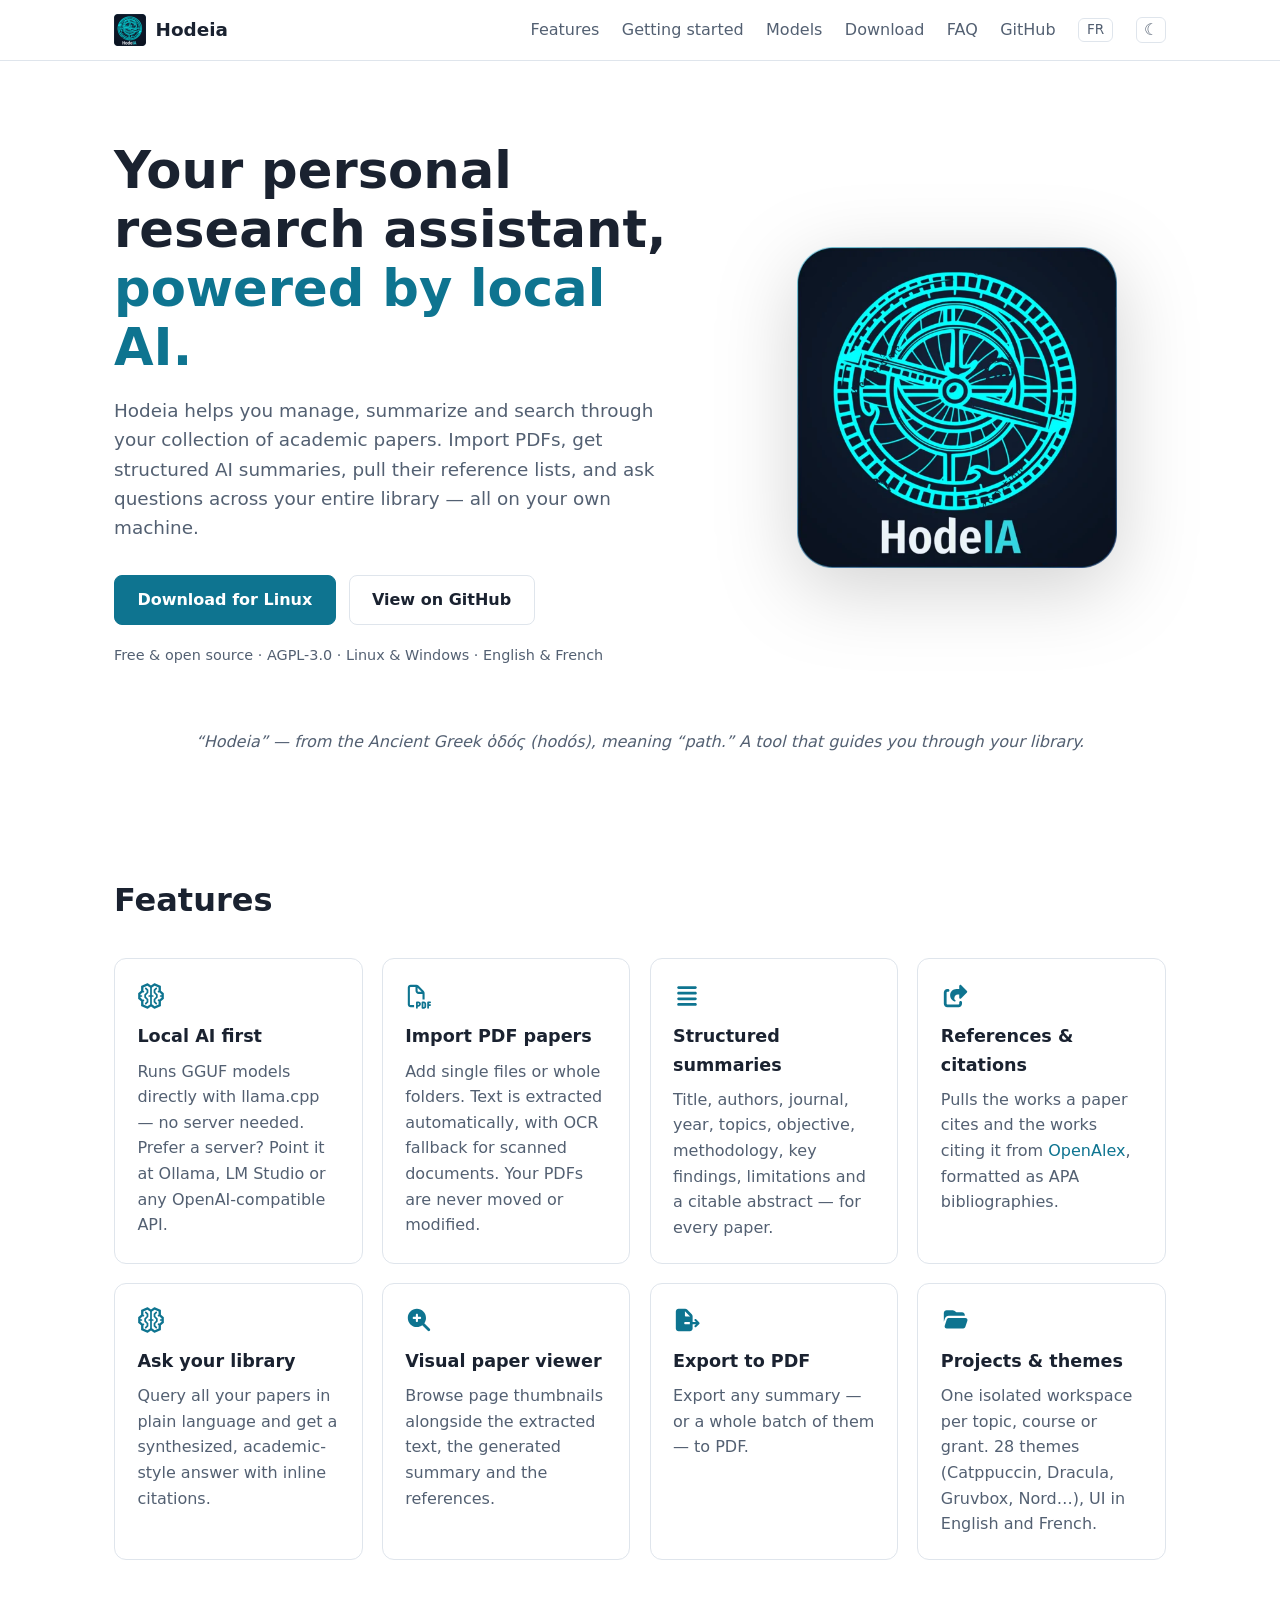
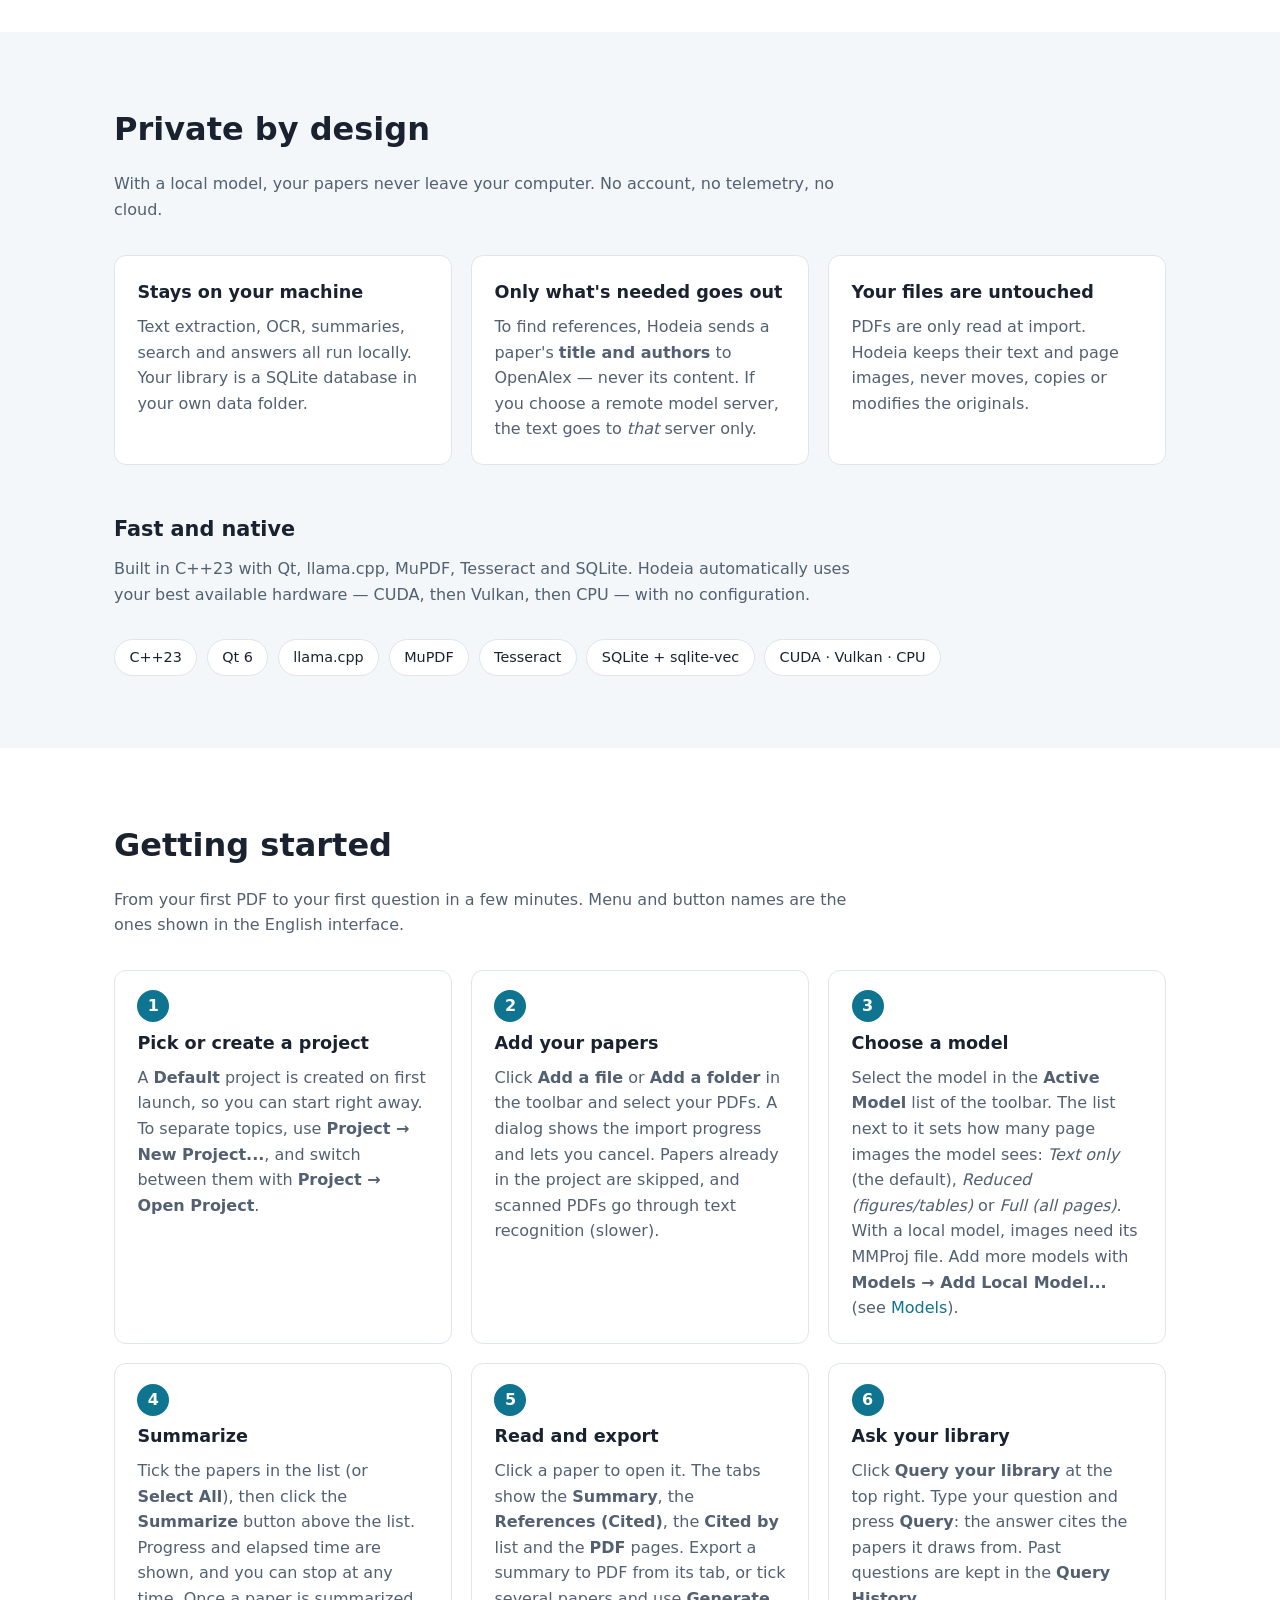
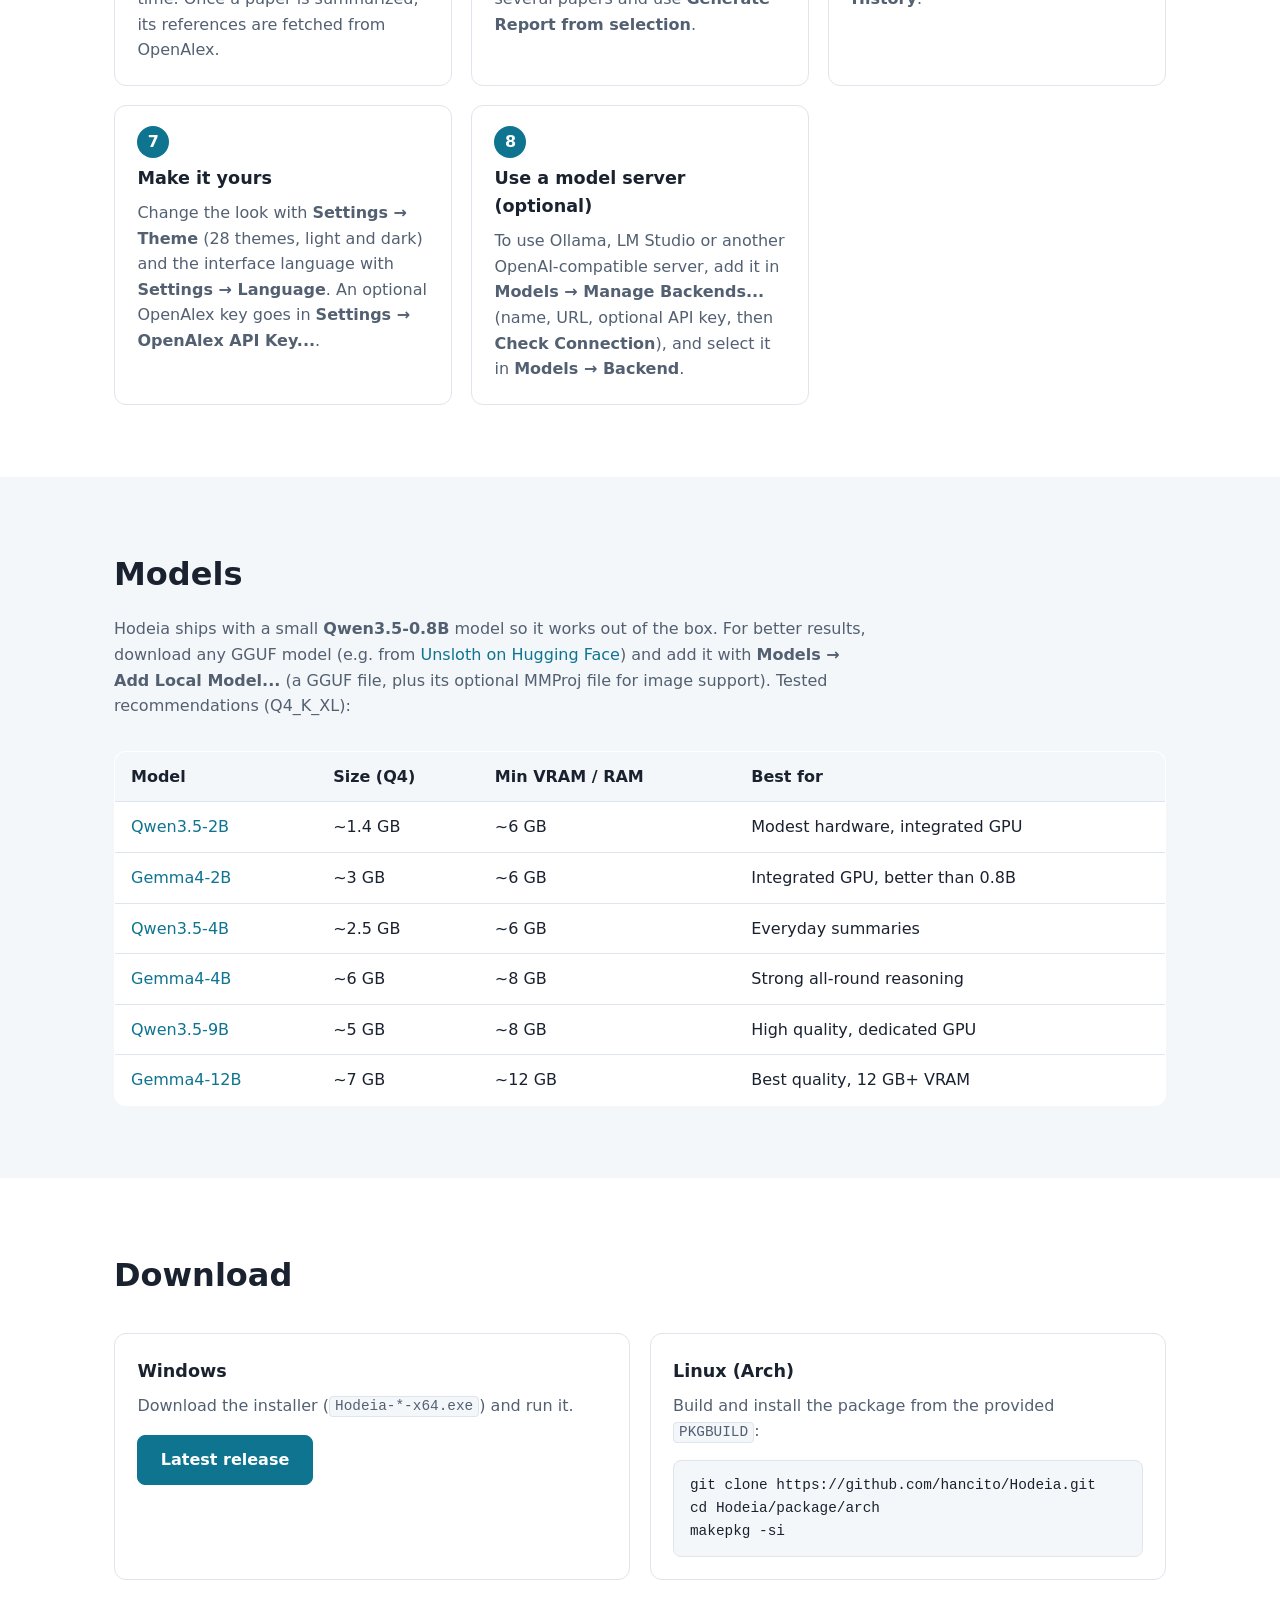
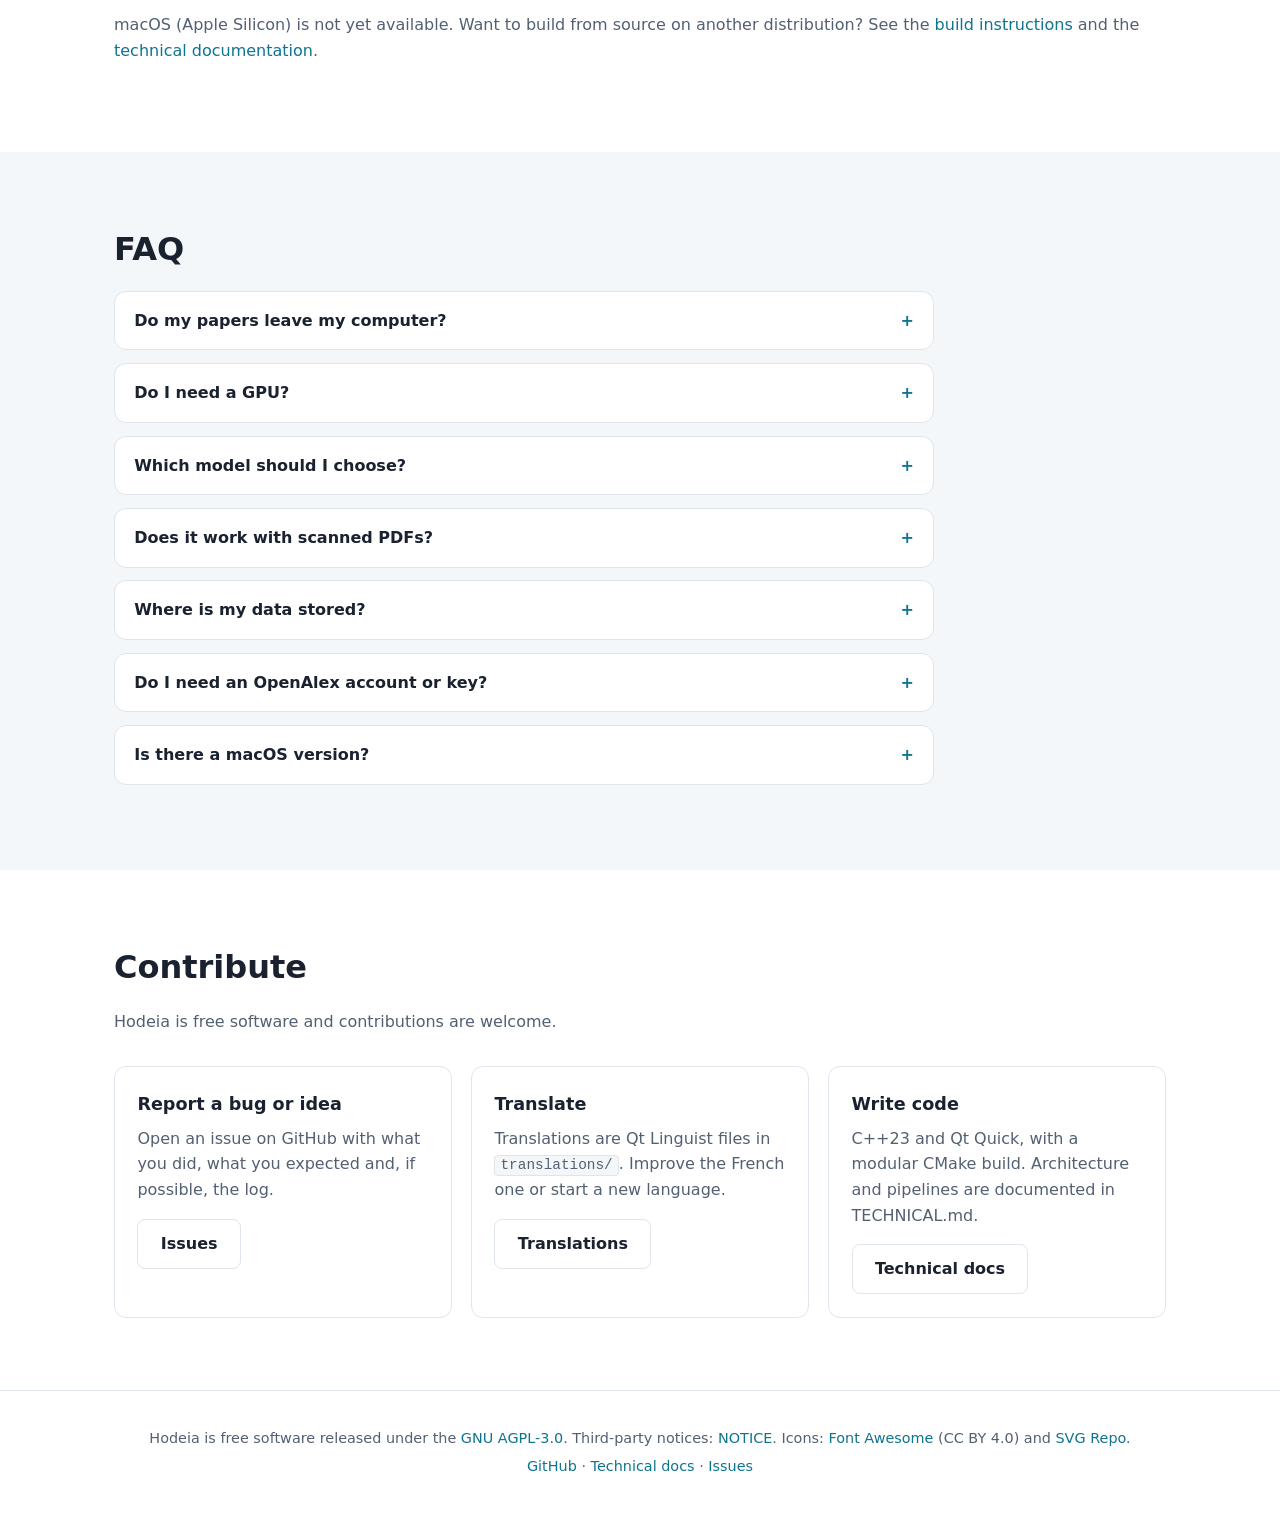
==== docs/index.html @ 9c546d1e "Add the project website (prototype) Add the English and French landing pages, along with the CSS, Ja" ====
<!doctype html>
<html lang="en">
    <head>
        <meta charset="utf-8" />
        <meta name="viewport" content="width=device-width, initial-scale=1" />
        <script>
            try {
                var t = localStorage.getItem("hodeia-theme");
                if (t) document.documentElement.setAttribute("data-theme", t);
            } catch (e) {}
        </script>
        <title>Hodeia — Your personal research assistant, powered by local AI</title>
        <meta
            name="description"
            content="Hodeia is a free, open-source desktop app to import, summarize, cite and query your academic papers with local AI (llama.cpp) or any OpenAI-compatible server."
        />
        <link rel="canonical" href="https://hancito.github.io/Hodeia/" />
        <link rel="alternate" hreflang="en" href="https://hancito.github.io/Hodeia/" />
        <link rel="alternate" hreflang="fr" href="https://hancito.github.io/Hodeia/fr/" />
        <link rel="alternate" hreflang="x-default" href="https://hancito.github.io/Hodeia/" />

        <meta property="og:type" content="website" />
        <meta property="og:site_name" content="Hodeia" />
        <meta property="og:url" content="https://hancito.github.io/Hodeia/" />
        <meta property="og:title" content="Hodeia — Your personal research assistant" />
        <meta property="og:description" content="Import, summarize, cite and query your academic papers with local AI. Free and open source." />
        <meta property="og:image" content="https://hancito.github.io/Hodeia/assets/og-image.jpg" />
        <meta property="og:image:width" content="1200" />
        <meta property="og:image:height" content="630" />
        <meta property="og:image:alt" content="Hodeia logo and tagline" />
        <meta property="og:locale" content="en_US" />
        <meta property="og:locale:alternate" content="fr_FR" />
        <meta name="twitter:card" content="summary_large_image" />

        <meta name="theme-color" content="#ffffff" media="(prefers-color-scheme: light)" />
        <meta name="theme-color" content="#1e1e2e" media="(prefers-color-scheme: dark)" />
        <link rel="icon" type="image/png" sizes="64x64" href="assets/favicon-64.png" />
        <link rel="apple-touch-icon" href="assets/apple-touch-icon.png" />
        <link rel="stylesheet" href="style.css" />

        <script type="application/ld+json">
            {
                "@context": "https://schema.org",
                "@type": "SoftwareApplication",
                "name": "Hodeia",
                "description": "Desktop research assistant to import, summarize, cite and query academic papers with local AI.",
                "url": "https://hancito.github.io/Hodeia/",
                "image": "https://hancito.github.io/Hodeia/assets/og-image.jpg",
                "applicationCategory": "EducationalApplication",
                "operatingSystem": "Windows, Linux",
                "license": "https://www.gnu.org/licenses/agpl-3.0.html",
                "isAccessibleForFree": true,
                "inLanguage": ["en", "fr"],
                "offers": { "@type": "Offer", "price": "0", "priceCurrency": "USD" },
                "downloadUrl": "https://github.com/hancito/Hodeia/releases",
                "codeRepository": "https://github.com/hancito/Hodeia"
            }
        </script>
    </head>
    <body>
        <a class="skip" href="#features">Skip to content</a>
        <header class="nav">
            <div class="container nav-inner">
                <a class="brand" href="#top">
                    <img src="assets/favicon-64.png" alt="" width="32" height="32" />
                    <span>Hodeia</span>
                </a>
                <nav>
                    <a href="#features">Features</a>
                    <a href="#getting-started">Getting started</a>
                    <a href="#models">Models</a>
                    <a href="#download">Download</a>
                    <a href="#faq">FAQ</a>
                    <a href="https://github.com/hancito/Hodeia" class="gh">GitHub</a>
                    <a href="fr/" class="lang" hreflang="fr" lang="fr" title="Version française">FR</a>
                    <button id="theme-toggle" class="theme-toggle" type="button" aria-label="Toggle light/dark theme" title="Toggle light/dark theme">
                        <span class="sun" aria-hidden="true">☀</span><span class="moon" aria-hidden="true">☾</span>
                    </button>
                </nav>
            </div>
        </header>

        <main id="top">
            <!-- Hero -->
            <section class="hero">
                <div class="container hero-inner">
                    <div class="hero-text">
                        <h1>Your personal research assistant,<br /><span class="accent">powered by local AI.</span></h1>
                        <p class="lead">
                            Hodeia helps you manage, summarize and search through your collection of academic papers. Import PDFs, get structured AI summaries, pull their reference lists, and ask
                            questions across your entire library — all on your own machine.
                        </p>
                        <div class="cta">
                            <a id="hero-download" class="btn primary" href="#download">Download</a>
                            <a class="btn" href="https://github.com/hancito/Hodeia">View on GitHub</a>
                        </div>
                        <p class="meta">
                            Free &amp; open source · AGPL-3.0 · Linux &amp; Windows · English &amp; French
                            <span class="version" data-release-version hidden></span>
                        </p>
                    </div>
                    <div class="hero-logo">
                        <picture>
                            <source srcset="assets/hodeia.webp" type="image/webp" />
                            <img src="assets/hodeia-512.png" alt="Hodeia logo" width="320" height="320" />
                        </picture>
                    </div>
                </div>
                <!-- Screenshot: add the main window here, e.g.
      <figure class="container shot"><img src="assets/screenshots/main.webp" alt="Hodeia main window" width="1600" height="1000" loading="lazy"></figure>
      -->
                <p class="container etymology">
                    <em>“Hodeia” — from the Ancient Greek ὁδός (hodós), meaning “path.” A tool that guides you through your library.</em>
                </p>
            </section>

            <!-- Features -->
            <section id="features" class="section">
                <div class="container">
                    <h2>Features</h2>
                    <div class="grid">
                        <article class="card">
                            <span class="icon" style="--icon: url(assets/icons/ai-svgrepo-com.svg)" aria-hidden="true"></span>
                            <h3>Local AI first</h3>
                            <p>Runs GGUF models directly with llama.cpp — no server needed. Prefer a server? Point it at Ollama, LM Studio or any OpenAI-compatible API.</p>
                        </article>
                        <article class="card">
                            <span class="icon" style="--icon: url(assets/icons/file-pdf-regular-full.svg)" aria-hidden="true"></span>
                            <h3>Import PDF papers</h3>
                            <p>Add single files or whole folders. Text is extracted automatically, with OCR fallback for scanned documents. Your PDFs are never moved or modified.</p>
                        </article>
                        <article class="card">
                            <span class="icon" style="--icon: url(assets/icons/align-justify.svg)" aria-hidden="true"></span>
                            <h3>Structured summaries</h3>
                            <p>Title, authors, journal, year, topics, objective, methodology, key findings, limitations and a citable abstract — for every paper.</p>
                        </article>
                        <article class="card">
                            <span class="icon" style="--icon: url(assets/icons/share-square.svg)" aria-hidden="true"></span>
                            <h3>References &amp; citations</h3>
                            <p>Pulls the works a paper cites and the works citing it from <a href="https://openalex.org">OpenAlex</a>, formatted as APA bibliographies.</p>
                        </article>
                        <article class="card">
                            <span class="icon" style="--icon: url(assets/icons/ai-svgrepo-com.svg)" aria-hidden="true"></span>
                            <h3>Ask your library</h3>
                            <p>Query all your papers in plain language and get a synthesized, academic-style answer with inline citations.</p>
                        </article>
                        <article class="card">
                            <span class="icon" style="--icon: url(assets/icons/magnifying-glass-plus.svg)" aria-hidden="true"></span>
                            <h3>Visual paper viewer</h3>
                            <p>Browse page thumbnails alongside the extracted text, the generated summary and the references.</p>
                        </article>
                        <article class="card">
                            <span class="icon" style="--icon: url(assets/icons/file-export.svg)" aria-hidden="true"></span>
                            <h3>Export to PDF</h3>
                            <p>Export any summary — or a whole batch of them — to PDF.</p>
                        </article>
                        <article class="card">
                            <span class="icon" style="--icon: url(assets/icons/folder-open.svg)" aria-hidden="true"></span>
                            <h3>Projects &amp; themes</h3>
                            <p>One isolated workspace per topic, course or grant. 28 themes (Catppuccin, Dracula, Gruvbox, Nord…), UI in English and French.</p>
                        </article>
                    </div>
                </div>
            </section>

            <!-- Privacy & stack -->
            <section id="privacy" class="section alt">
                <div class="container">
                    <h2>Private by design</h2>
                    <p class="section-lead">With a local model, your papers never leave your computer. No account, no telemetry, no cloud.</p>
                    <div class="grid">
                        <article class="card">
                            <h3>Stays on your machine</h3>
                            <p>Text extraction, OCR, summaries, search and answers all run locally. Your library is a SQLite database in your own data folder.</p>
                        </article>
                        <article class="card">
                            <h3>Only what's needed goes out</h3>
                            <p>
                                To find references, Hodeia sends a paper's <strong>title and authors</strong> to OpenAlex — never its content. If you choose a remote model server, the text goes to
                                <em>that</em> server only.
                            </p>
                        </article>
                        <article class="card">
                            <h3>Your files are untouched</h3>
                            <p>PDFs are only read at import. Hodeia keeps their text and page images, never moves, copies or modifies the originals.</p>
                        </article>
                    </div>
                    <h3 class="sub">Fast and native</h3>
                    <p class="section-lead">
                        Built in C++23 with Qt, llama.cpp, MuPDF, Tesseract and SQLite. Hodeia automatically uses your best available hardware — CUDA, then Vulkan, then CPU — with no configuration.
                    </p>
                    <ul class="pills">
                        <li>C++23</li>
                        <li>Qt 6</li>
                        <li>llama.cpp</li>
                        <li>MuPDF</li>
                        <li>Tesseract</li>
                        <li>SQLite + sqlite-vec</li>
                        <li>CUDA · Vulkan · CPU</li>
                    </ul>
                </div>
            </section>

            <!-- Getting started -->
            <section id="getting-started" class="section">
                <div class="container">
                    <h2>Getting started</h2>
                    <p class="section-lead">From your first PDF to your first question in a few minutes. Menu and button names are the ones shown in the English interface.</p>
                    <ol class="steps">
                        <li class="card">
                            <h3>Pick or create a project</h3>
                            <p>
                                A <strong>Default</strong> project is created on first launch, so you can start right away. To separate topics, use <strong>Project → New Project...</strong>, and
                                switch between them with <strong>Project → Open Project</strong>.
                            </p>
                        </li>
                        <li class="card">
                            <h3>Add your papers</h3>
                            <p>
                                Click <strong>Add a file</strong> or <strong>Add a folder</strong> in the toolbar and select your PDFs. A dialog shows the import progress and lets you cancel. Papers
                                already in the project are skipped, and scanned PDFs go through text recognition (slower).
                            </p>
                        </li>
                        <li class="card">
                            <h3>Choose a model</h3>
                            <p>
                                Select the model in the <strong>Active Model</strong> list of the toolbar. The list next to it sets how many page images the model sees: <em>Text only</em> (the
                                default), <em>Reduced (figures/tables)</em> or <em>Full (all pages)</em>. With a local model, images need its MMProj file. Add more models with
                                <strong>Models → Add Local Model...</strong> (see <a href="#models">Models</a>).
                            </p>
                        </li>
                        <li class="card">
                            <h3>Summarize</h3>
                            <p>
                                Tick the papers in the list (or <strong>Select All</strong>), then click the <strong>Summarize</strong> button above the list. Progress and elapsed time are shown, and
                                you can stop at any time. Once a paper is summarized, its references are fetched from OpenAlex.
                            </p>
                        </li>
                        <li class="card">
                            <h3>Read and export</h3>
                            <p>
                                Click a paper to open it. The tabs show the <strong>Summary</strong>, the <strong>References (Cited)</strong>, the <strong>Cited by</strong> list and the
                                <strong>PDF</strong> pages. Export a summary to PDF from its tab, or tick several papers and use <strong>Generate Report from selection</strong>.
                            </p>
                        </li>
                        <li class="card">
                            <h3>Ask your library</h3>
                            <p>
                                Click <strong>Query your library</strong> at the top right. Type your question and press <strong>Query</strong>: the answer cites the papers it draws from. Past
                                questions are kept in the <strong>Query History</strong>.
                            </p>
                        </li>
                        <li class="card">
                            <h3>Make it yours</h3>
                            <p>
                                Change the look with <strong>Settings → Theme</strong> (28 themes, light and dark) and the interface language with <strong>Settings → Language</strong>. An optional
                                OpenAlex key goes in <strong>Settings → OpenAlex API Key...</strong>.
                            </p>
                        </li>
                        <li class="card">
                            <h3>Use a model server (optional)</h3>
                            <p>
                                To use Ollama, LM Studio or another OpenAI-compatible server, add it in <strong>Models → Manage Backends...</strong> (name, URL, optional API key, then
                                <strong>Check Connection</strong>), and select it in <strong>Models → Backend</strong>.
                            </p>
                        </li>
                    </ol>
                </div>
            </section>

            <!-- Models -->
            <section id="models" class="section alt">
                <div class="container">
                    <h2>Models</h2>
                    <p class="section-lead">
                        Hodeia ships with a small <strong>Qwen3.5-0.8B</strong> model so it works out of the box. For better results, download any GGUF model (e.g. from
                        <a href="https://huggingface.co/unsloth">Unsloth on Hugging Face</a>) and add it with <strong>Models → Add Local Model...</strong> (a GGUF file, plus its optional MMProj file
                        for image support). Tested recommendations (Q4_K_XL):
                    </p>
                    <div class="table-wrap">
                        <table>
                            <thead>
                                <tr>
                                    <th>Model</th>
                                    <th>Size (Q4)</th>
                                    <th>Min VRAM / RAM</th>
                                    <th>Best for</th>
                                </tr>
                            </thead>
                            <tbody>
                                <tr>
                                    <td><a href="https://huggingface.co/unsloth/Qwen3.5-2B-GGUF/tree/main">Qwen3.5-2B</a></td>
                                    <td>~1.4 GB</td>
                                    <td>~6 GB</td>
                                    <td>Modest hardware, integrated GPU</td>
                                </tr>
                                <tr>
                                    <td><a href="https://huggingface.co/unsloth/gemma-4-E2B-it-GGUF/tree/main">Gemma4-2B</a></td>
                                    <td>~3 GB</td>
                                    <td>~6 GB</td>
                                    <td>Integrated GPU, better than 0.8B</td>
                                </tr>
                                <tr>
                                    <td><a href="https://huggingface.co/unsloth/Qwen3.5-4B-GGUF/tree/main">Qwen3.5-4B</a></td>
                                    <td>~2.5 GB</td>
                                    <td>~6 GB</td>
                                    <td>Everyday summaries</td>
                                </tr>
                                <tr>
                                    <td><a href="https://huggingface.co/unsloth/gemma-4-E4B-it-GGUF/tree/main">Gemma4-4B</a></td>
                                    <td>~6 GB</td>
                                    <td>~8 GB</td>
                                    <td>Strong all-round reasoning</td>
                                </tr>
                                <tr>
                                    <td><a href="https://huggingface.co/unsloth/Qwen3.5-9B-GGUF/tree/main">Qwen3.5-9B</a></td>
                                    <td>~5 GB</td>
                                    <td>~8 GB</td>
                                    <td>High quality, dedicated GPU</td>
                                </tr>
                                <tr>
                                    <td><a href="https://huggingface.co/unsloth/gemma-4-12b-it-GGUF/tree/main">Gemma4-12B</a></td>
                                    <td>~7 GB</td>
                                    <td>~12 GB</td>
                                    <td>Best quality, 12 GB+ VRAM</td>
                                </tr>
                            </tbody>
                        </table>
                    </div>
                </div>
            </section>

            <!-- Download -->
            <section id="download" class="section">
                <div class="container">
                    <h2>Download <span class="version" data-release-version hidden></span></h2>
                    <div class="grid two">
                        <article class="card">
                            <h3>Windows</h3>
                            <p>Download the installer (<code>Hodeia-*-x64.exe</code>) and run it.</p>
                            <a id="windows-download" class="btn primary" href="https://github.com/hancito/Hodeia/releases">Latest release</a>
                        </article>
                        <article class="card">
                            <h3>Linux (Arch)</h3>
                            <p>Build and install the package from the provided <code>PKGBUILD</code>:</p>
                            <pre><code>git clone https://github.com/hancito/Hodeia.git
cd Hodeia/package/arch
makepkg -si</code></pre>
                        </article>
                    </div>
                    <p class="note">
                        macOS (Apple Silicon) is not yet available. Want to build from source on another distribution? See the
                        <a href="https://github.com/hancito/Hodeia#building-from-source">build instructions</a> and the
                        <a href="https://github.com/hancito/Hodeia/blob/master/docs/TECHNICAL.md">technical documentation</a>.
                    </p>
                </div>
            </section>

            <!-- FAQ -->
            <section id="faq" class="section alt">
                <div class="container narrow">
                    <h2>FAQ</h2>
                    <details>
                        <summary>Do my papers leave my computer?</summary>
                        <p>
                            Not with a local model: everything runs on your machine. Only a paper's title and authors are sent to OpenAlex to find its references. If you configure a remote model
                            server, the paper text is sent to that server — so pick one you trust, or run it yourself (Ollama, LM Studio).
                        </p>
                    </details>
                    <details>
                        <summary>Do I need a GPU?</summary>
                        <p>No. Hodeia picks CUDA, then Vulkan, then the CPU automatically. On CPU only, stick to the small models (0.8B to 4B): they work, just more slowly.</p>
                    </details>
                    <details>
                        <summary>Which model should I choose?</summary>
                        <p>
                            The largest one your VRAM (or RAM) can hold — see the <a href="#models">Models</a> table. Start with the bundled Qwen3.5-0.8B and step up as your hardware allows. Q4 is the
                            best size/quality balance; Q5–Q8 are more accurate if you have memory to spare.
                        </p>
                    </details>
                    <details>
                        <summary>Does it work with scanned PDFs?</summary>
                        <p>Yes. When a PDF has no text layer, Hodeia runs OCR (Tesseract). It is slower than regular extraction.</p>
                    </details>
                    <details>
                        <summary>Where is my data stored?</summary>
                        <p>
                            In <code>~/.local/share/Hodeia/</code> on Linux and <code>%APPDATA%\Hodeia</code> on Windows: one folder per project, with its database and page images. Uninstalling Hodeia
                            never deletes it.
                        </p>
                    </details>
                    <details>
                        <summary>Do I need an OpenAlex account or key?</summary>
                        <p>No. OpenAlex is free without a key. An optional key (<strong>Settings → OpenAlex API Key...</strong>) raises the rate limits if you import many papers.</p>
                    </details>
                    <details>
                        <summary>Is there a macOS version?</summary>
                        <p>Not yet. The build is prepared for Apple Silicon (Metal) but has not been tested or released.</p>
                    </details>
                </div>
            </section>

            <!-- Contribute -->
            <section id="contribute" class="section">
                <div class="container">
                    <h2>Contribute</h2>
                    <p class="section-lead">Hodeia is free software and contributions are welcome.</p>
                    <div class="grid">
                        <article class="card">
                            <h3>Report a bug or idea</h3>
                            <p>Open an issue on GitHub with what you did, what you expected and, if possible, the log.</p>
                            <a class="btn" href="https://github.com/hancito/Hodeia/issues">Issues</a>
                        </article>
                        <article class="card">
                            <h3>Translate</h3>
                            <p>Translations are Qt Linguist files in <code>translations/</code>. Improve the French one or start a new language.</p>
                            <a class="btn" href="https://github.com/hancito/Hodeia/tree/master/translations">Translations</a>
                        </article>
                        <article class="card">
                            <h3>Write code</h3>
                            <p>C++23 and Qt Quick, with a modular CMake build. Architecture and pipelines are documented in TECHNICAL.md.</p>
                            <a class="btn" href="https://github.com/hancito/Hodeia/blob/master/docs/TECHNICAL.md">Technical docs</a>
                        </article>
                    </div>
                </div>
            </section>
        </main>

        <footer class="footer">
            <div class="container">
                <p>
                    Hodeia is free software released under the
                    <a href="https://github.com/hancito/Hodeia/blob/master/LICENSE">GNU AGPL-3.0</a>. Third-party notices: <a href="https://github.com/hancito/Hodeia/blob/master/NOTICE">NOTICE</a>.
                    Icons: <a href="https://fontawesome.com">Font Awesome</a> (CC BY 4.0) and <a href="https://www.svgrepo.com">SVG Repo</a>.
                </p>
                <p>
                    <a href="https://github.com/hancito/Hodeia">GitHub</a> · <a href="https://github.com/hancito/Hodeia/blob/master/docs/TECHNICAL.md">Technical docs</a> ·
                    <a href="https://github.com/hancito/Hodeia/issues">Issues</a>
                </p>
            </div>
        </footer>

        <script>
            window.HODEIA_I18N = { downloadWindows: "Download for Windows", downloadLinux: "Download for Linux", preview: "preview" };
        </script>
        <script src="site.js" defer></script>
    </body>
</html>
---- docs/style.css ----
/* Light palette (default) */
:root {
  --bg: #ffffff;
  --bg-alt: #f4f7f9;
  --fg: #1a2230;
  --muted: #536072;
  --border: #dfe5ec;
  --accent: #0e7490;      /* cyan, matches the logo */
  --accent-fg: #ffffff;
  --card: #ffffff;
  --radius: 12px;
  color-scheme: light;
}

/* Dark palette: explicit choice, or system preference when no choice was made */
:root[data-theme="dark"] {
  --bg: #1e1e2e;
  --bg-alt: #181825;
  --fg: #cdd6f4;
  --muted: #a6adc8;
  --border: #313244;
  --accent: #22d3ee;
  --accent-fg: #0b1220;
  --card: #24273a;
  color-scheme: dark;
}
@media (prefers-color-scheme: dark) {
  :root:not([data-theme="light"]) {
    --bg: #1e1e2e;
    --bg-alt: #181825;
    --fg: #cdd6f4;
    --muted: #a6adc8;
    --border: #313244;
    --accent: #22d3ee;
    --accent-fg: #0b1220;
    --card: #24273a;
    color-scheme: dark;
  }
}

* { box-sizing: border-box; }

html { scroll-behavior: smooth; }
section[id] { scroll-margin-top: 60px; }

body {
  margin: 0;
  font-family: system-ui, -apple-system, "Segoe UI", Roboto, "Helvetica Neue", Arial, sans-serif;
  line-height: 1.6;
  color: var(--fg);
  background: var(--bg);
}

a { color: var(--accent); text-decoration: none; }
a:hover { text-decoration: underline; }

code {
  font-family: ui-monospace, "JetBrains Mono", Menlo, Consolas, monospace;
  font-size: 0.9em;
  background: var(--bg-alt);
  border: 1px solid var(--border);
  border-radius: 4px;
  padding: 0.1em 0.35em;
}

.container {
  max-width: 1100px;
  margin: 0 auto;
  padding: 0 1.5rem;
}

/* Navigation */
.nav {
  position: sticky;
  top: 0;
  z-index: 10;
  background: color-mix(in srgb, var(--bg) 85%, transparent);
  backdrop-filter: blur(8px);
  border-bottom: 1px solid var(--border);
}
.nav-inner {
  display: flex;
  align-items: center;
  justify-content: space-between;
  height: 60px;
}
.brand {
  display: flex;
  align-items: center;
  gap: 0.6rem;
  font-weight: 700;
  font-size: 1.15rem;
  color: var(--fg);
}
.brand:hover { text-decoration: none; }
.nav nav { display: flex; gap: 1.4rem; }
.nav nav a { color: var(--muted); font-weight: 500; }
.nav nav a:hover { color: var(--fg); text-decoration: none; }

/* Hero */
.hero { padding: 5rem 0 3rem; }
.hero-inner {
  display: grid;
  grid-template-columns: 1.4fr 1fr;
  gap: 3rem;
  align-items: center;
}
.hero h1 {
  font-size: clamp(2rem, 4.5vw, 3.2rem);
  line-height: 1.15;
  margin: 0 0 1.2rem;
}
.accent { color: var(--accent); }
.lead { font-size: 1.15rem; color: var(--muted); margin: 0 0 2rem; }
.hero-logo { text-align: center; }
.hero-logo img {
  width: 100%;
  max-width: 320px;
  height: auto;
  filter: drop-shadow(0 20px 40px rgba(0, 0, 0, 0.18));
}
.meta { color: var(--muted); font-size: 0.9rem; margin-top: 1.2rem; }
.etymology { color: var(--muted); margin-top: 3rem; text-align: center; }

/* Buttons */
.cta { display: flex; gap: 0.8rem; flex-wrap: wrap; }
.btn {
  display: inline-block;
  padding: 0.7rem 1.4rem;
  border-radius: 8px;
  border: 1px solid var(--border);
  color: var(--fg);
  font-weight: 600;
  background: var(--card);
}
.btn:hover { text-decoration: none; border-color: var(--accent); }
.btn.primary {
  background: var(--accent);
  border-color: var(--accent);
  color: var(--accent-fg);
}
.btn.primary:hover { filter: brightness(1.08); }

/* Sections */
.section { padding: 4.5rem 0; }
.section.alt { background: var(--bg-alt); }
.section h2 { font-size: 2rem; margin: 0 0 1rem; }
.section-lead { color: var(--muted); max-width: 760px; margin: 0 0 2rem; }

.grid {
  display: grid;
  grid-template-columns: repeat(auto-fit, minmax(240px, 1fr));
  gap: 1.2rem;
  margin-top: 2rem;
}
.grid.two { grid-template-columns: repeat(auto-fit, minmax(min(100%, 380px), 1fr)); }

.card {
  background: var(--card);
  border: 1px solid var(--border);
  border-radius: var(--radius);
  padding: 1.4rem;
}
.card h3 { margin: 0 0 0.5rem; font-size: 1.1rem; }
.card p { margin: 0 0 1rem; color: var(--muted); }
.card p:last-child { margin-bottom: 0; }

.pills {
  list-style: none;
  padding: 0;
  margin: 0;
  display: flex;
  flex-wrap: wrap;
  gap: 0.6rem;
}
.pills li {
  border: 1px solid var(--border);
  background: var(--card);
  border-radius: 999px;
  padding: 0.35rem 0.9rem;
  font-size: 0.9rem;
}

/* Table */
.table-wrap { overflow-x: auto; }
table {
  width: 100%;
  border-collapse: collapse;
  background: var(--card);
  border: 1px solid var(--border);
  border-radius: var(--radius);
  overflow: hidden;
}
th, td {
  text-align: left;
  padding: 0.75rem 1rem;
  border-bottom: 1px solid var(--border);
}
th { background: var(--bg-alt); font-weight: 600; }
tr:last-child td { border-bottom: none; }

.note { color: var(--muted); margin-top: 2rem; }

/* Footer */
.footer {
  border-top: 1px solid var(--border);
  padding: 2rem 0;
  color: var(--muted);
  font-size: 0.9rem;
  text-align: center;
}
.footer p { margin: 0.3rem 0; }

/* Responsive */
@media (max-width: 760px) {
  .hero { padding: 3rem 0 2rem; }
  .hero-inner { grid-template-columns: 1fr; }
  .hero-logo { order: -1; }
  .hero-logo img { max-width: 180px; }
  .nav nav a:not(.gh):not(.lang) { display: none; }
  .nav nav { gap: 0.9rem; }
}

/* Language switcher */
.nav nav a.lang {
  border: 1px solid var(--border);
  border-radius: 6px;
  padding: 0 0.5rem;
  font-size: 0.85rem;
}
.nav nav a.lang:hover { border-color: var(--accent); }

/* Getting started steps */
.steps {
  list-style: none;
  counter-reset: step;
  padding: 0;
  margin: 2rem 0 0;
  display: grid;
  grid-template-columns: repeat(auto-fill, minmax(300px, 1fr));
  gap: 1.2rem;
}
.steps > li {
  counter-increment: step;
  position: relative;
  padding-top: 3.6rem;
}
.steps > li::before {
  content: counter(step);
  position: absolute;
  top: 1.2rem;
  left: 1.4rem;
  width: 2rem;
  height: 2rem;
  border-radius: 50%;
  background: var(--accent);
  color: var(--accent-fg);
  font-weight: 700;
  display: flex;
  align-items: center;
  justify-content: center;
}

/* Accessibility: skip link */
.skip {
  position: absolute;
  left: -999px;
  top: 0.5rem;
  z-index: 100;
  background: var(--accent);
  color: var(--accent-fg);
  padding: 0.5rem 1rem;
  border-radius: 6px;
}
.skip:focus { left: 0.5rem; }

:focus-visible { outline: 2px solid var(--accent); outline-offset: 2px; }

/* Theme toggle: shows the theme you would switch to */
.nav nav { align-items: center; }
.theme-toggle {
  background: none;
  border: 1px solid var(--border);
  border-radius: 6px;
  color: var(--muted);
  cursor: pointer;
  font-size: 1rem;
  line-height: 1;
  padding: 0.25rem 0.45rem;
}
.theme-toggle:hover { color: var(--fg); border-color: var(--accent); }
.theme-toggle .sun { display: none; }
:root[data-theme="dark"] .theme-toggle .sun { display: inline; }
:root[data-theme="dark"] .theme-toggle .moon { display: none; }
@media (prefers-color-scheme: dark) {
  :root:not([data-theme="light"]) .theme-toggle .sun { display: inline; }
  :root:not([data-theme="light"]) .theme-toggle .moon { display: none; }
}

/* Feature icons (SVG used as a mask so they take the accent color) */
.card .icon {
  display: block;
  width: 28px;
  height: 28px;
  margin-bottom: 0.8rem;
  background-color: var(--accent);
  -webkit-mask: var(--icon) center / contain no-repeat;
  mask: var(--icon) center / contain no-repeat;
}

/* Sub-heading inside a section */
.sub { font-size: 1.3rem; margin: 3rem 0 0.6rem; }

/* Release version badge */
.version {
  display: inline-block;
  margin-left: 0.4rem;
  padding: 0.05rem 0.55rem;
  border-radius: 999px;
  border: 1px solid var(--accent);
  color: var(--accent);
  font-size: 0.8rem;
  font-weight: 600;
  vertical-align: middle;
}
.version[hidden] { display: none; }

/* Code blocks */
pre {
  background: var(--bg-alt);
  border: 1px solid var(--border);
  border-radius: 8px;
  padding: 0.8rem 1rem;
  overflow-x: auto;
  margin: 0;
}
pre code { background: none; border: none; padding: 0; }

/* Screenshots */
.shot { margin: 3rem auto 0; }
.shot img {
  width: 100%;
  height: auto;
  border-radius: var(--radius);
  border: 1px solid var(--border);
  box-shadow: 0 20px 50px rgba(0, 0, 0, 0.18);
}

/* FAQ */
.narrow > * { max-width: 820px; }
details {
  background: var(--card);
  border: 1px solid var(--border);
  border-radius: var(--radius);
  margin-bottom: 0.8rem;
  padding: 0 1.2rem;
}
details[open] { padding-bottom: 1rem; }
summary {
  cursor: pointer;
  font-weight: 600;
  padding: 1rem 0;
  list-style: none;
  display: flex;
  justify-content: space-between;
  gap: 1rem;
}
summary::-webkit-details-marker { display: none; }
summary::after { content: "+"; color: var(--accent); font-weight: 700; }
details[open] summary::after { content: "−"; }
details p { margin: 0; color: var(--muted); }
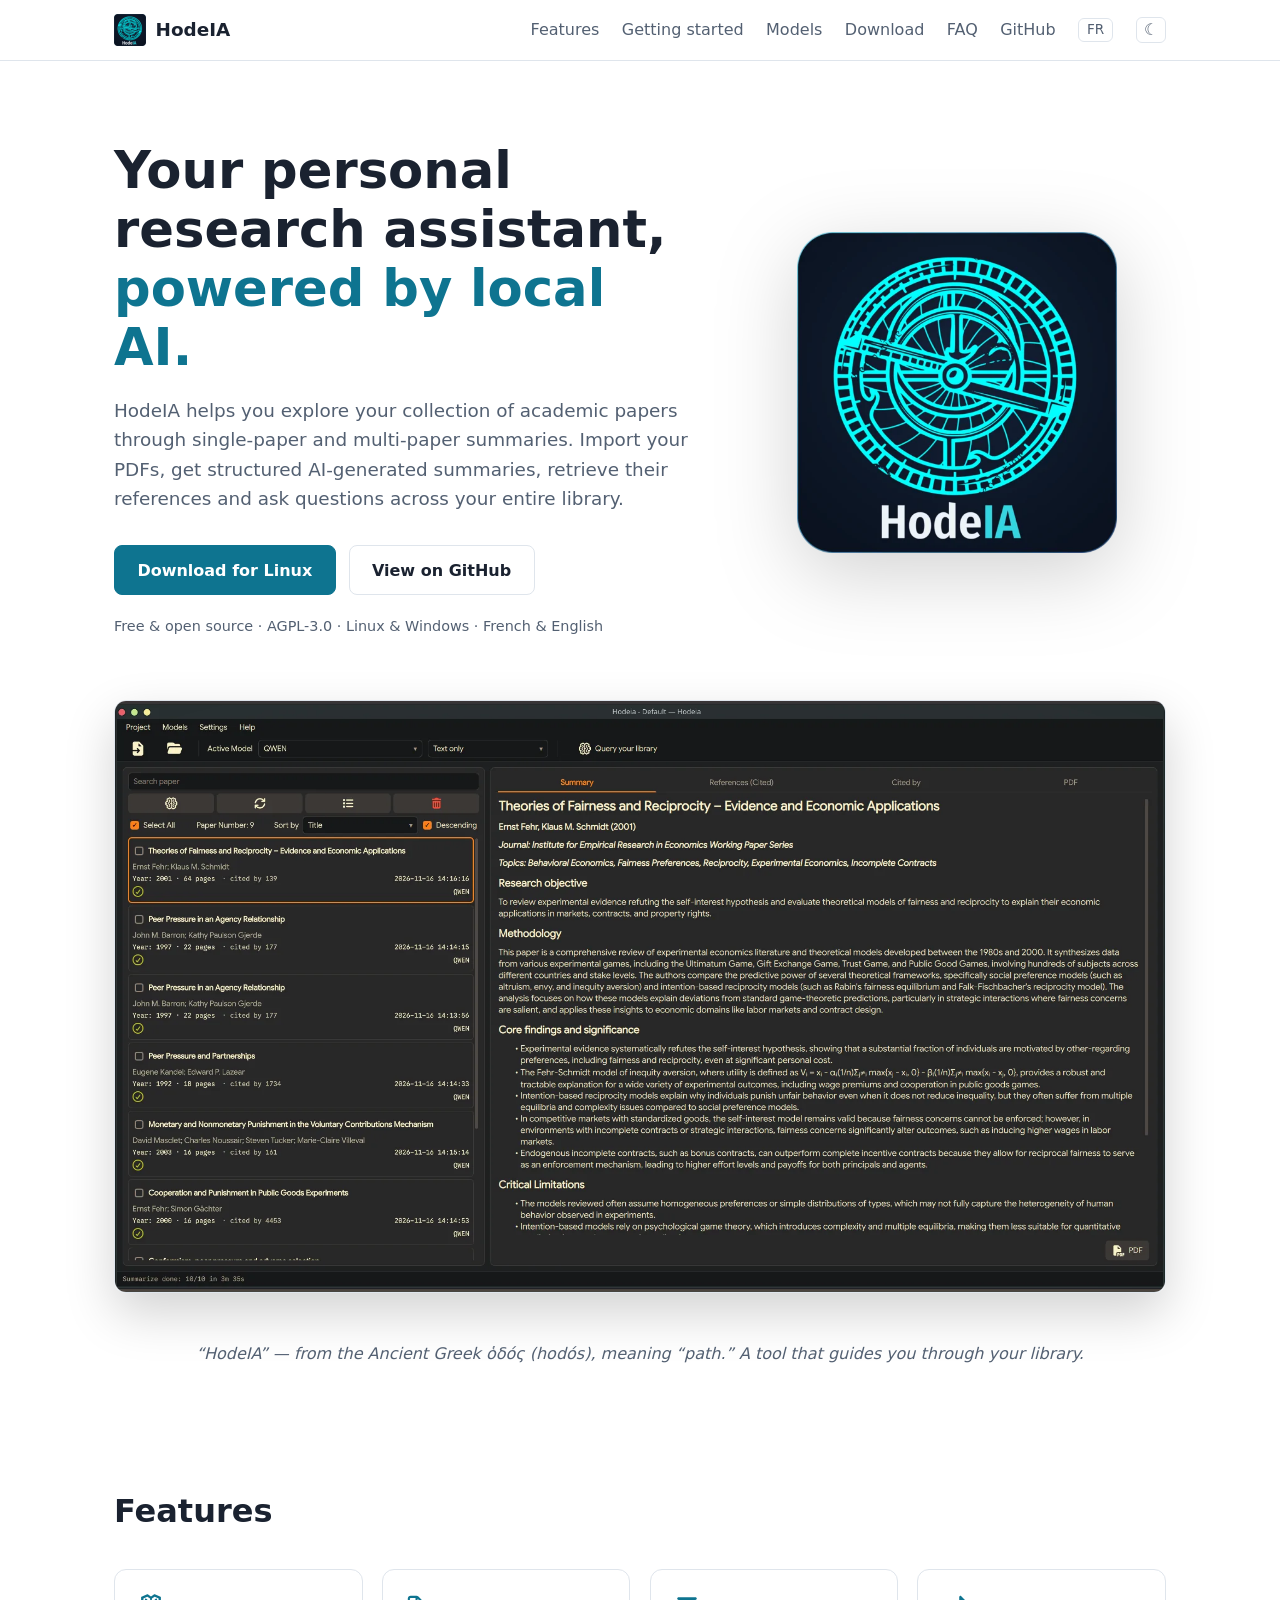
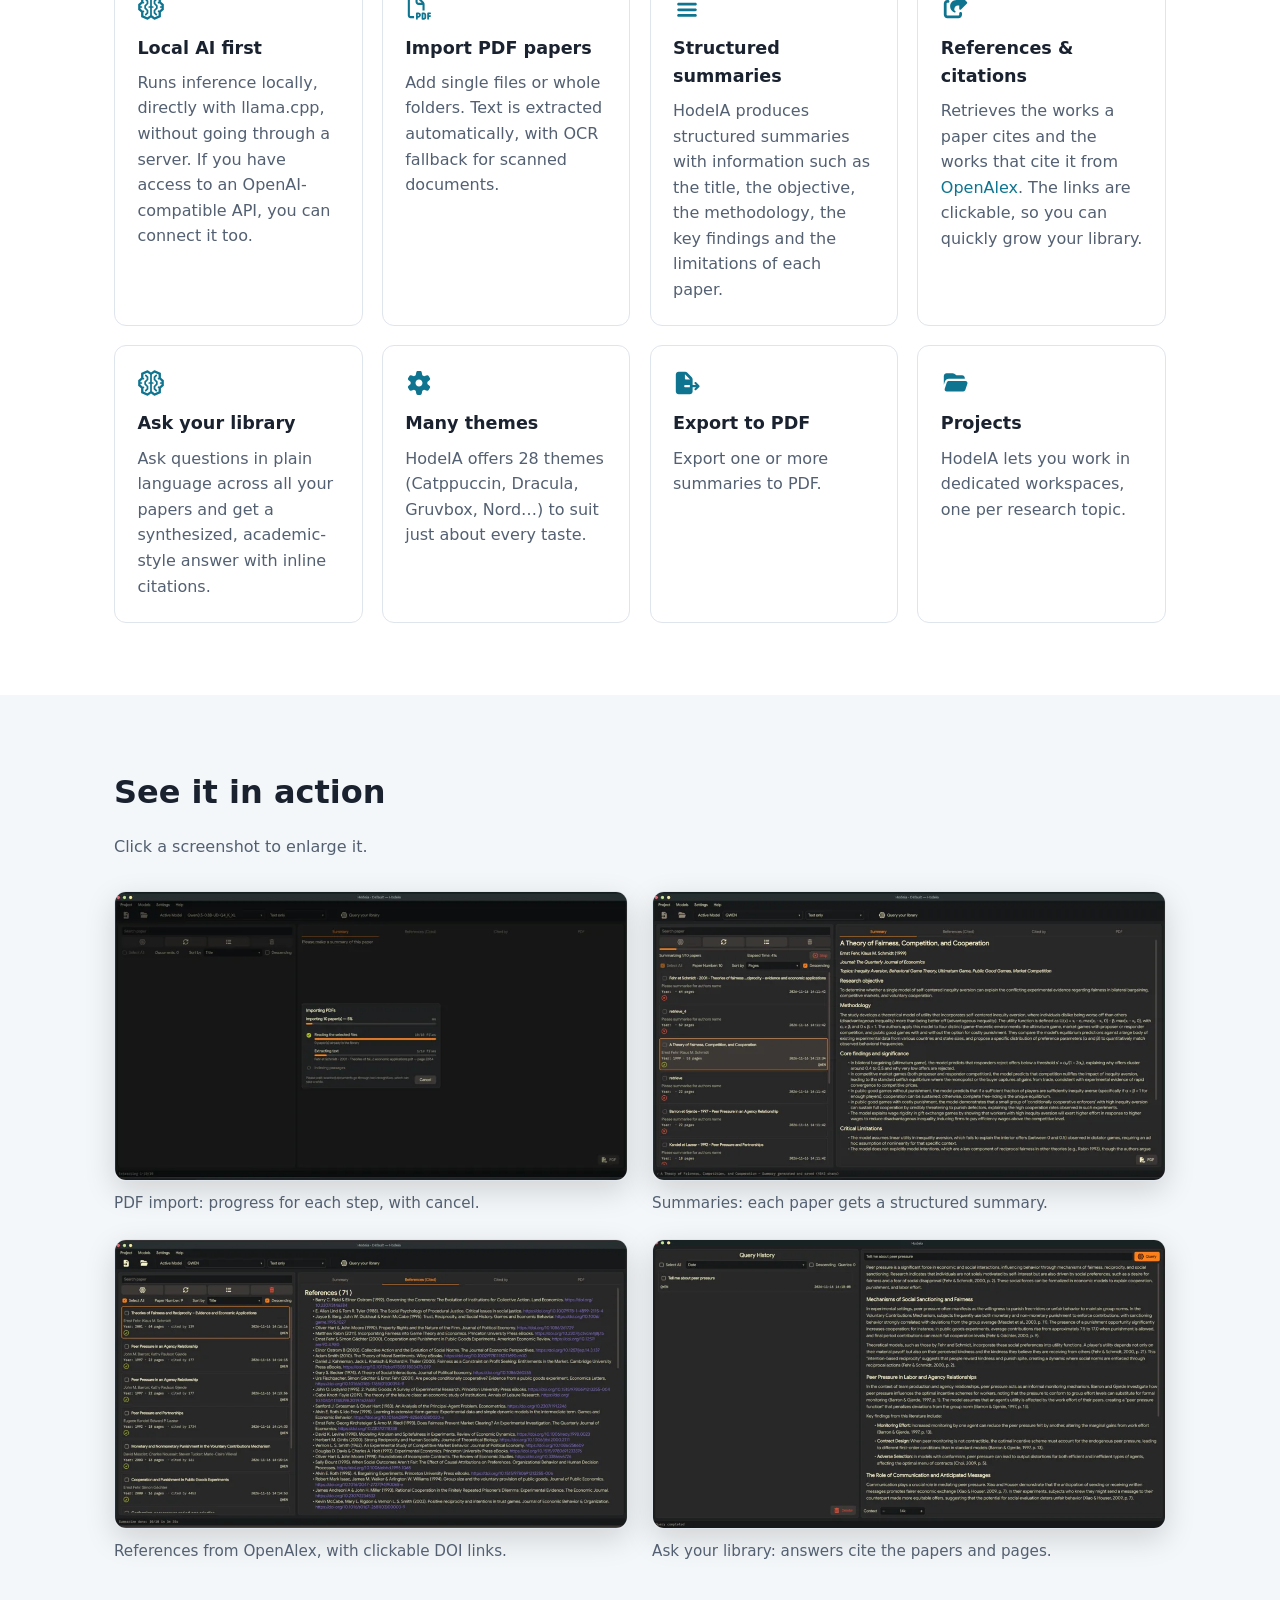
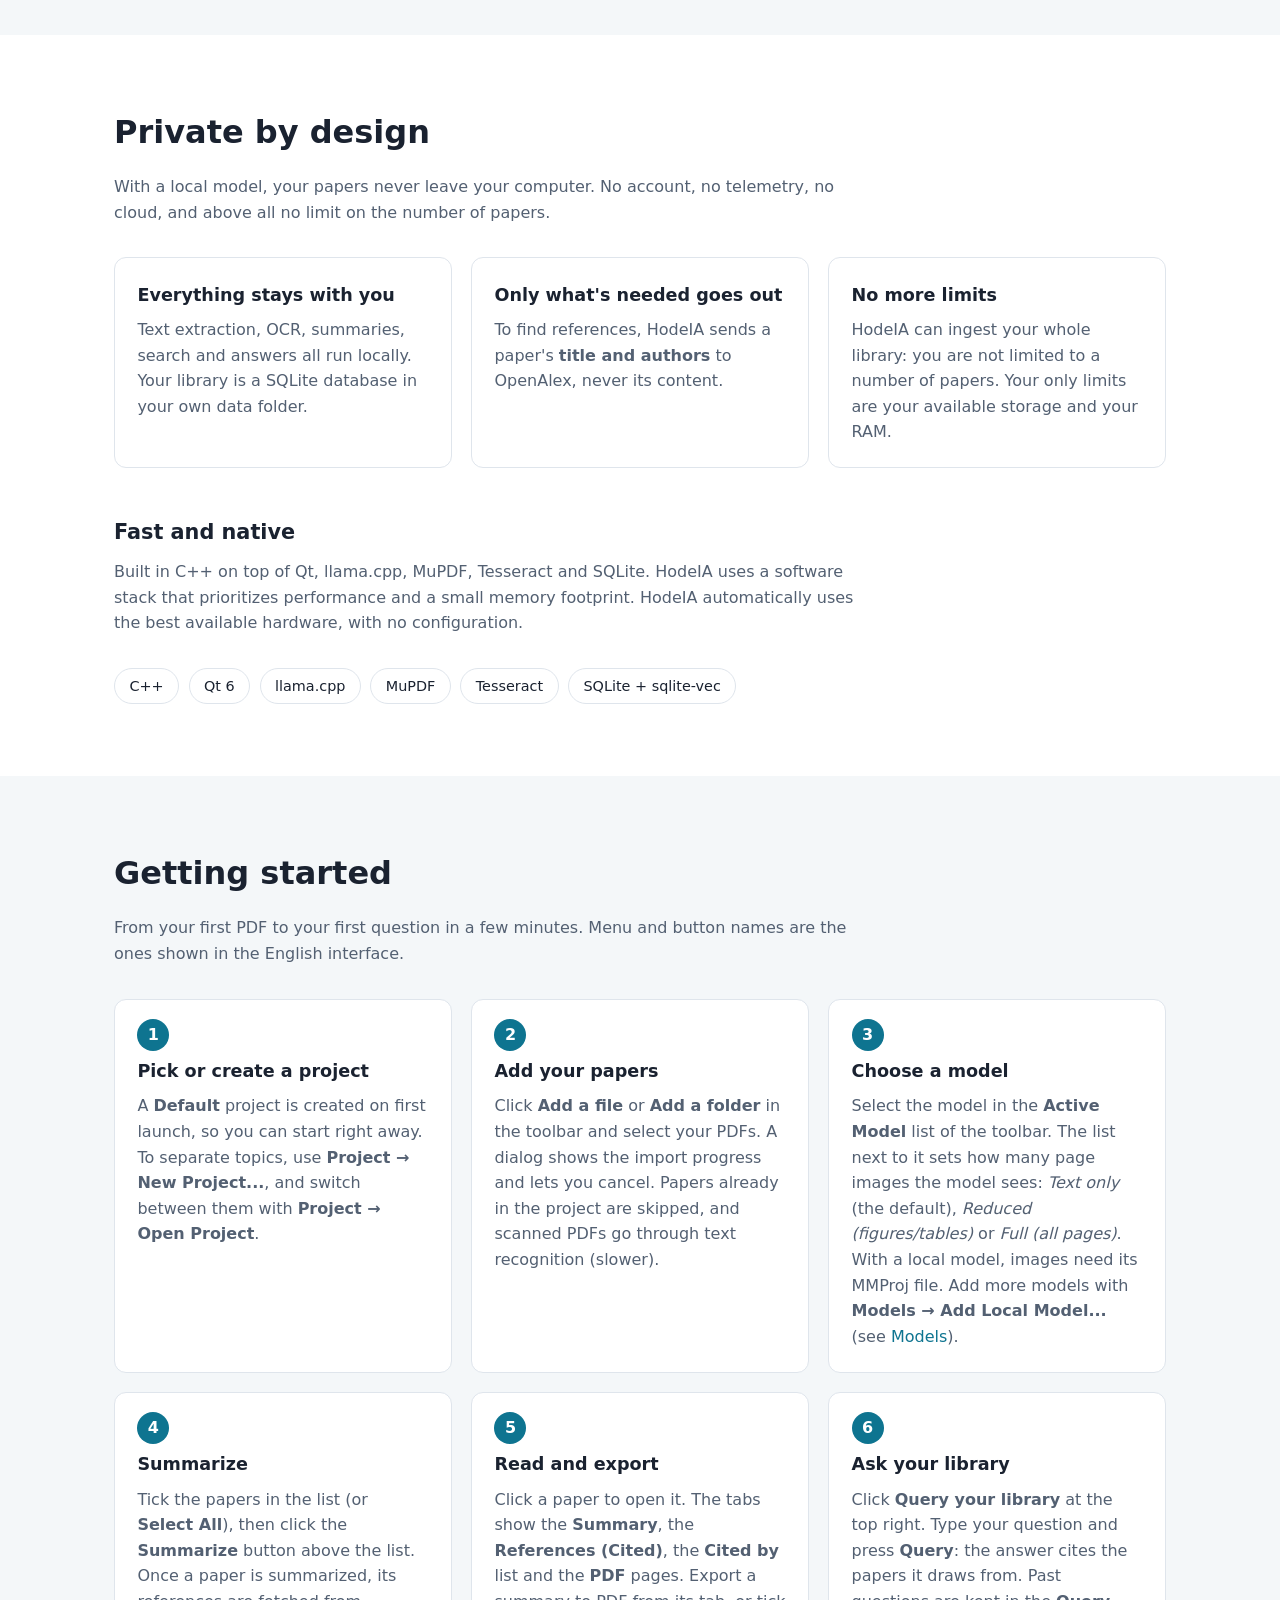
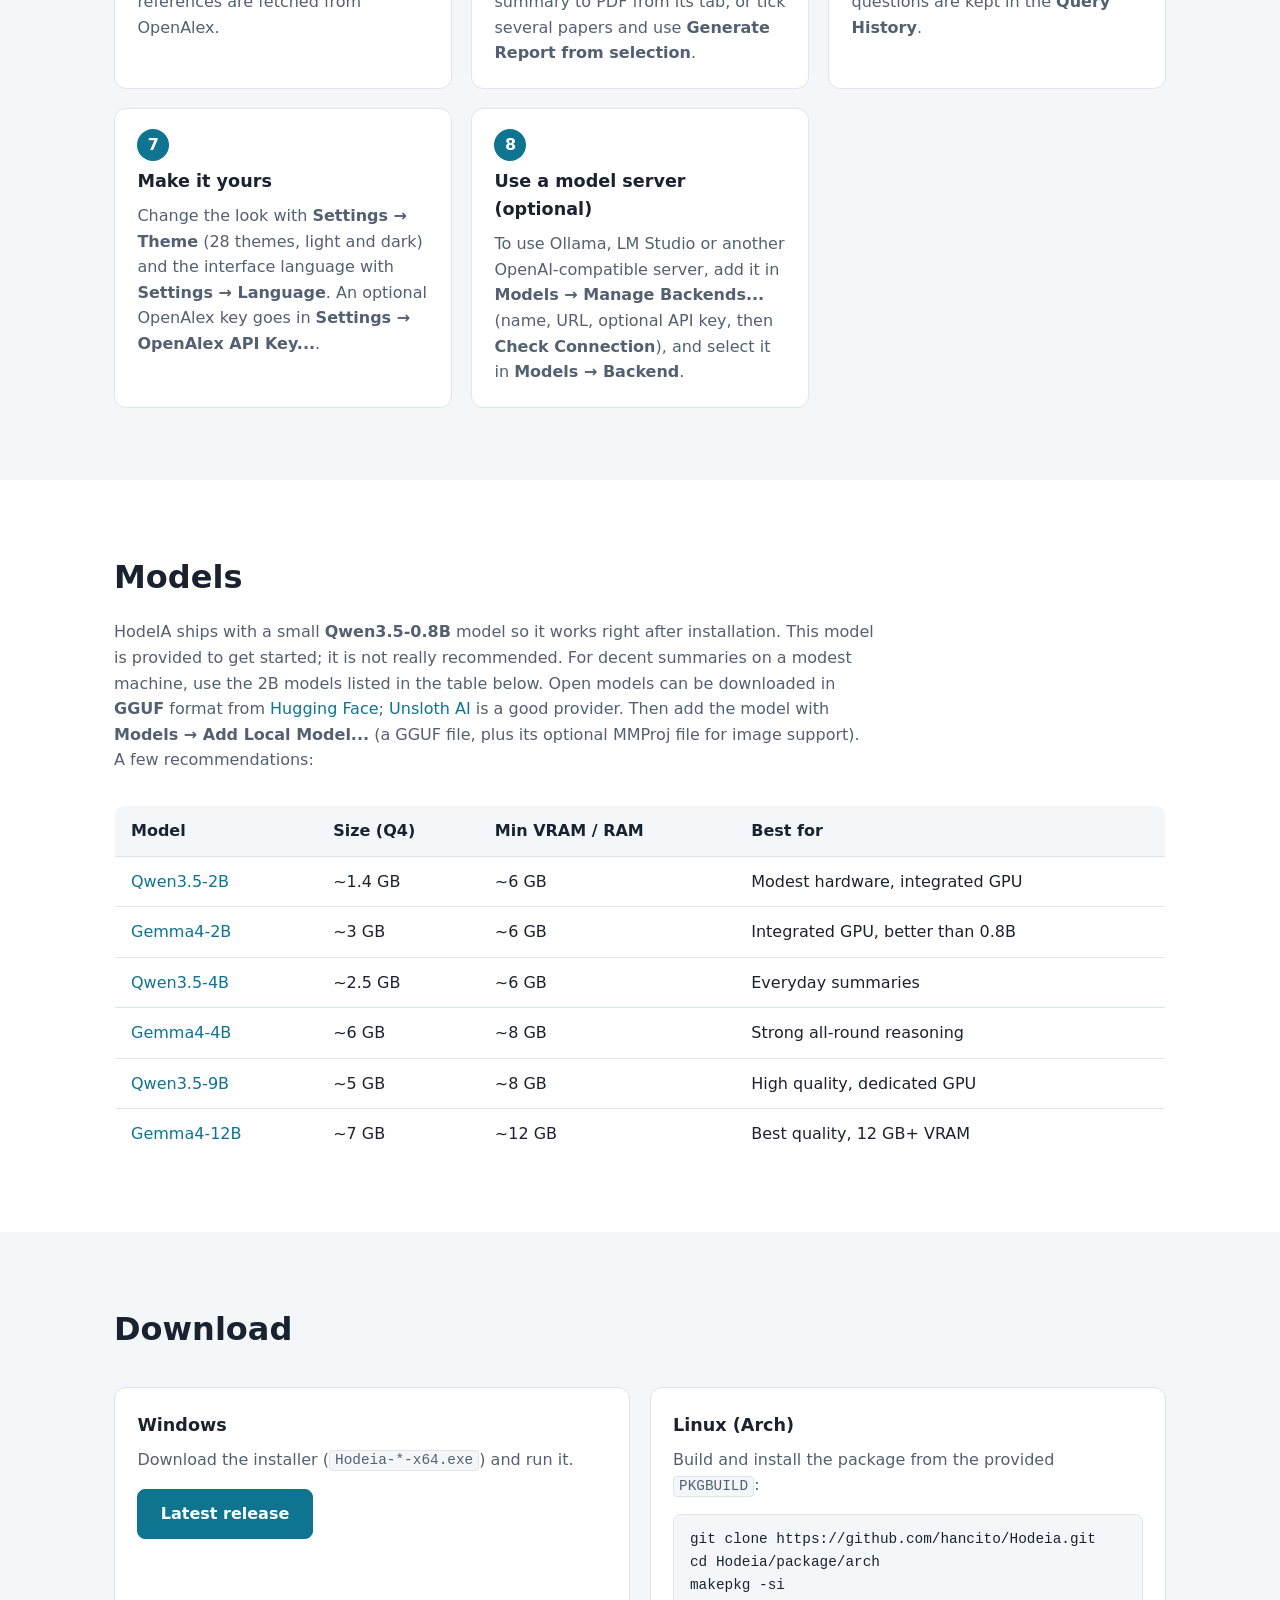
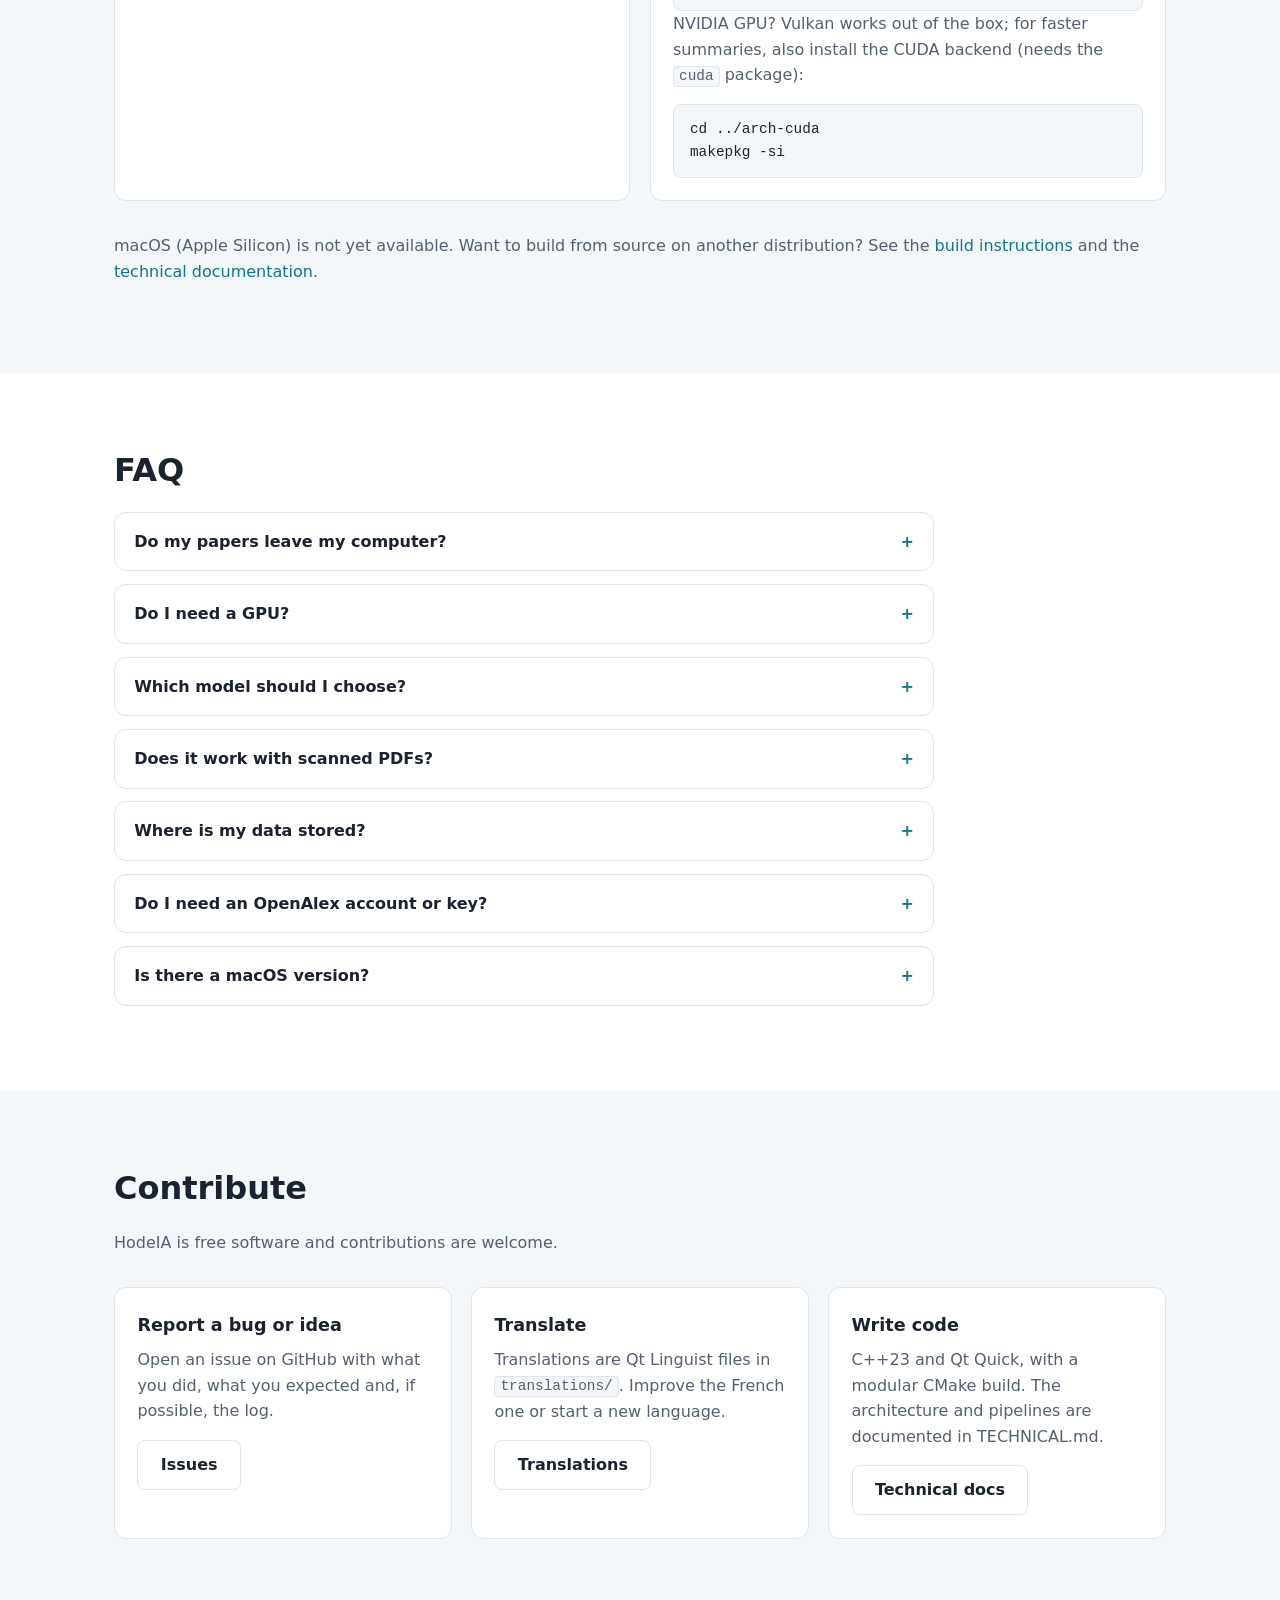
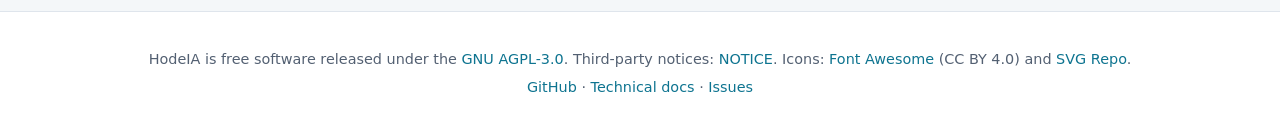
==== commit 933bc776: "Website update and name set to HodeIA" ====
--- a/docs/index.html
+++ b/docs/index.html
@@ -9,10 +9,10 @@
                 if (t) document.documentElement.setAttribute("data-theme", t);
             } catch (e) {}
         </script>
-        <title>Hodeia — Your personal research assistant, powered by local AI</title>
+        <title>HodeIA — Your personal research assistant, powered by local AI</title>
         <meta
             name="description"
-            content="Hodeia is a free, open-source desktop app to import, summarize, cite and query your academic papers with local AI (llama.cpp) or any OpenAI-compatible server."
+            content="HodeIA is a free, open-source desktop app to import, summarize, cite and query your academic papers with local AI (llama.cpp) or any OpenAI-compatible server."
         />
         <link rel="canonical" href="https://hancito.github.io/Hodeia/" />
         <link rel="alternate" hreflang="en" href="https://hancito.github.io/Hodeia/" />
@@ -20,14 +20,14 @@
         <link rel="alternate" hreflang="x-default" href="https://hancito.github.io/Hodeia/" />
 
         <meta property="og:type" content="website" />
-        <meta property="og:site_name" content="Hodeia" />
+        <meta property="og:site_name" content="HodeIA" />
         <meta property="og:url" content="https://hancito.github.io/Hodeia/" />
-        <meta property="og:title" content="Hodeia — Your personal research assistant" />
+        <meta property="og:title" content="HodeIA — Your personal research assistant" />
         <meta property="og:description" content="Import, summarize, cite and query your academic papers with local AI. Free and open source." />
         <meta property="og:image" content="https://hancito.github.io/Hodeia/assets/og-image.jpg" />
         <meta property="og:image:width" content="1200" />
         <meta property="og:image:height" content="630" />
-        <meta property="og:image:alt" content="Hodeia logo and tagline" />
+        <meta property="og:image:alt" content="HodeIA logo and tagline" />
         <meta property="og:locale" content="en_US" />
         <meta property="og:locale:alternate" content="fr_FR" />
         <meta name="twitter:card" content="summary_large_image" />
@@ -42,7 +42,7 @@
             {
                 "@context": "https://schema.org",
                 "@type": "SoftwareApplication",
-                "name": "Hodeia",
+                "name": "HodeIA",
                 "description": "Desktop research assistant to import, summarize, cite and query academic papers with local AI.",
                 "url": "https://hancito.github.io/Hodeia/",
                 "image": "https://hancito.github.io/Hodeia/assets/og-image.jpg",
@@ -63,7 +63,7 @@
             <div class="container nav-inner">
                 <a class="brand" href="#top">
                     <img src="assets/favicon-64.png" alt="" width="32" height="32" />
-                    <span>Hodeia</span>
+                    <span>HodeIA</span>
                 </a>
                 <nav>
                     <a href="#features">Features</a>
@@ -87,30 +87,38 @@
                     <div class="hero-text">
                         <h1>Your personal research assistant,<br /><span class="accent">powered by local AI.</span></h1>
                         <p class="lead">
-                            Hodeia helps you manage, summarize and search through your collection of academic papers. Import PDFs, get structured AI summaries, pull their reference lists, and ask
-                            questions across your entire library — all on your own machine.
+                            HodeIA helps you explore your collection of academic papers through single-paper and multi-paper summaries. Import your PDFs, get structured AI-generated
+                            summaries, retrieve their references and ask questions across your entire library.
                         </p>
                         <div class="cta">
                             <a id="hero-download" class="btn primary" href="#download">Download</a>
                             <a class="btn" href="https://github.com/hancito/Hodeia">View on GitHub</a>
                         </div>
                         <p class="meta">
-                            Free &amp; open source · AGPL-3.0 · Linux &amp; Windows · English &amp; French
+                            Free &amp; open source · AGPL-3.0 · Linux &amp; Windows · French &amp; English
                             <span class="version" data-release-version hidden></span>
                         </p>
                     </div>
                     <div class="hero-logo">
                         <picture>
                             <source srcset="assets/hodeia.webp" type="image/webp" />
-                            <img src="assets/hodeia-512.png" alt="Hodeia logo" width="320" height="320" />
+                            <img src="assets/hodeia-512.png" alt="HodeIA logo" width="320" height="320" />
                         </picture>
                     </div>
                 </div>
-                <!-- Screenshot: add the main window here, e.g.
-      <figure class="container shot"><img src="assets/screenshots/main.webp" alt="Hodeia main window" width="1600" height="1000" loading="lazy"></figure>
-      -->
+                <figure class="container shot">
+                    <a href="assets/screenshots/main_screenshot.webp"
+                        ><img
+                            src="assets/screenshots/main_screenshot-960.webp"
+                            srcset="assets/screenshots/main_screenshot-960.webp 960w, assets/screenshots/main_screenshot.webp 1920w"
+                            sizes="(max-width: 1100px) 100vw, 1050px"
+                            alt="HodeIA main window: the paper list and a structured summary"
+                            width="1920"
+                            height="1080"
+                    /></a>
+                </figure>
                 <p class="container etymology">
-                    <em>“Hodeia” — from the Ancient Greek ὁδός (hodós), meaning “path.” A tool that guides you through your library.</em>
+                    <em>“HodeIA” — from the Ancient Greek ὁδός (hodós), meaning “path.” A tool that guides you through your library.</em>
                 </p>
             </section>
 
@@ -122,87 +130,151 @@
                         <article class="card">
                             <span class="icon" style="--icon: url(assets/icons/ai-svgrepo-com.svg)" aria-hidden="true"></span>
                             <h3>Local AI first</h3>
-                            <p>Runs GGUF models directly with llama.cpp — no server needed. Prefer a server? Point it at Ollama, LM Studio or any OpenAI-compatible API.</p>
+                            <p>Runs inference locally, directly with llama.cpp, without going through a server. If you have access to an OpenAI-compatible API, you can connect it too.</p>
                         </article>
                         <article class="card">
                             <span class="icon" style="--icon: url(assets/icons/file-pdf-regular-full.svg)" aria-hidden="true"></span>
                             <h3>Import PDF papers</h3>
-                            <p>Add single files or whole folders. Text is extracted automatically, with OCR fallback for scanned documents. Your PDFs are never moved or modified.</p>
+                            <p>Add single files or whole folders. Text is extracted automatically, with OCR fallback for scanned documents.</p>
                         </article>
                         <article class="card">
                             <span class="icon" style="--icon: url(assets/icons/align-justify.svg)" aria-hidden="true"></span>
                             <h3>Structured summaries</h3>
-                            <p>Title, authors, journal, year, topics, objective, methodology, key findings, limitations and a citable abstract — for every paper.</p>
+                            <p>HodeIA produces structured summaries with information such as the title, the objective, the methodology, the key findings and the limitations of each paper.</p>
                         </article>
                         <article class="card">
                             <span class="icon" style="--icon: url(assets/icons/share-square.svg)" aria-hidden="true"></span>
                             <h3>References &amp; citations</h3>
-                            <p>Pulls the works a paper cites and the works citing it from <a href="https://openalex.org">OpenAlex</a>, formatted as APA bibliographies.</p>
+                            <p>
+                                Retrieves the works a paper cites and the works that cite it from <a href="https://openalex.org">OpenAlex</a>. The links are clickable, so you can quickly
+                                grow your library.
+                            </p>
                         </article>
                         <article class="card">
                             <span class="icon" style="--icon: url(assets/icons/ai-svgrepo-com.svg)" aria-hidden="true"></span>
                             <h3>Ask your library</h3>
-                            <p>Query all your papers in plain language and get a synthesized, academic-style answer with inline citations.</p>
-                        </article>
-                        <article class="card">
-                            <span class="icon" style="--icon: url(assets/icons/magnifying-glass-plus.svg)" aria-hidden="true"></span>
-                            <h3>Visual paper viewer</h3>
-                            <p>Browse page thumbnails alongside the extracted text, the generated summary and the references.</p>
+                            <p>Ask questions in plain language across all your papers and get a synthesized, academic-style answer with inline citations.</p>
+                        </article>
+                        <article class="card">
+                            <span class="icon" style="--icon: url(assets/icons/gear.svg)" aria-hidden="true"></span>
+                            <h3>Many themes</h3>
+                            <p>HodeIA offers 28 themes (Catppuccin, Dracula, Gruvbox, Nord…) to suit just about every taste.</p>
                         </article>
                         <article class="card">
                             <span class="icon" style="--icon: url(assets/icons/file-export.svg)" aria-hidden="true"></span>
                             <h3>Export to PDF</h3>
-                            <p>Export any summary — or a whole batch of them — to PDF.</p>
+                            <p>Export one or more summaries to PDF.</p>
                         </article>
                         <article class="card">
                             <span class="icon" style="--icon: url(assets/icons/folder-open.svg)" aria-hidden="true"></span>
-                            <h3>Projects &amp; themes</h3>
-                            <p>One isolated workspace per topic, course or grant. 28 themes (Catppuccin, Dracula, Gruvbox, Nord…), UI in English and French.</p>
-                        </article>
+                            <h3>Projects</h3>
+                            <p>HodeIA lets you work in dedicated workspaces, one per research topic.</p>
+                        </article>
+                    </div>
+                </div>
+            </section>
+
+            <!-- Screenshots -->
+            <section id="screenshots" class="section alt">
+                <div class="container">
+                    <h2>See it in action</h2>
+                    <p class="section-lead">Click a screenshot to enlarge it.</p>
+                    <div class="gallery">
+                        <figure class="shot-card">
+                            <a href="assets/screenshots/pdf_ingestion.webp"
+                                ><img
+                                    src="assets/screenshots/pdf_ingestion-960.webp"
+                                    srcset="assets/screenshots/pdf_ingestion-960.webp 960w, assets/screenshots/pdf_ingestion.webp 1920w"
+                                    sizes="(max-width: 760px) 100vw, 50vw"
+                                    alt="Import dialog with per-step progress"
+                                    width="1920"
+                                    height="1080"
+                                    loading="lazy"
+                            /></a>
+                            <figcaption>PDF import: progress for each step, with cancel.</figcaption>
+                        </figure>
+                        <figure class="shot-card">
+                            <a href="assets/screenshots/after_a_summary.webp"
+                                ><img
+                                    src="assets/screenshots/after_a_summary-960.webp"
+                                    srcset="assets/screenshots/after_a_summary-960.webp 960w, assets/screenshots/after_a_summary.webp 1920w"
+                                    sizes="(max-width: 760px) 100vw, 50vw"
+                                    alt="Summaries being generated, with progress and elapsed time"
+                                    width="1920"
+                                    height="1080"
+                                    loading="lazy"
+                            /></a>
+                            <figcaption>Summaries: each paper gets a structured summary.</figcaption>
+                        </figure>
+                        <figure class="shot-card">
+                            <a href="assets/screenshots/references_clickable_links.webp"
+                                ><img
+                                    src="assets/screenshots/references_clickable_links-960.webp"
+                                    srcset="assets/screenshots/references_clickable_links-960.webp 960w, assets/screenshots/references_clickable_links.webp 1920w"
+                                    sizes="(max-width: 760px) 100vw, 50vw"
+                                    alt="References tab listing cited works with DOI links"
+                                    width="1920"
+                                    height="1080"
+                                    loading="lazy"
+                            /></a>
+                            <figcaption>References from OpenAlex, with clickable DOI links.</figcaption>
+                        </figure>
+                        <figure class="shot-card">
+                            <a href="assets/screenshots/query_window.webp"
+                                ><img
+                                    src="assets/screenshots/query_window-960.webp"
+                                    srcset="assets/screenshots/query_window-960.webp 960w, assets/screenshots/query_window.webp 1920w"
+                                    sizes="(max-width: 760px) 100vw, 50vw"
+                                    alt="Query window with an answer citing the papers"
+                                    width="1920"
+                                    height="1080"
+                                    loading="lazy"
+                            /></a>
+                            <figcaption>Ask your library: answers cite the papers and pages.</figcaption>
+                        </figure>
                     </div>
                 </div>
             </section>
 
             <!-- Privacy & stack -->
-            <section id="privacy" class="section alt">
+            <section id="privacy" class="section">
                 <div class="container">
                     <h2>Private by design</h2>
-                    <p class="section-lead">With a local model, your papers never leave your computer. No account, no telemetry, no cloud.</p>
+                    <p class="section-lead">
+                        With a local model, your papers never leave your computer. No account, no telemetry, no cloud, and above all no limit on the number of papers.
+                    </p>
                     <div class="grid">
                         <article class="card">
-                            <h3>Stays on your machine</h3>
+                            <h3>Everything stays with you</h3>
                             <p>Text extraction, OCR, summaries, search and answers all run locally. Your library is a SQLite database in your own data folder.</p>
                         </article>
                         <article class="card">
                             <h3>Only what's needed goes out</h3>
-                            <p>
-                                To find references, Hodeia sends a paper's <strong>title and authors</strong> to OpenAlex — never its content. If you choose a remote model server, the text goes to
-                                <em>that</em> server only.
-                            </p>
-                        </article>
-                        <article class="card">
-                            <h3>Your files are untouched</h3>
-                            <p>PDFs are only read at import. Hodeia keeps their text and page images, never moves, copies or modifies the originals.</p>
+                            <p>To find references, HodeIA sends a paper's <strong>title and authors</strong> to OpenAlex, never its content.</p>
+                        </article>
+                        <article class="card">
+                            <h3>No more limits</h3>
+                            <p>HodeIA can ingest your whole library: you are not limited to a number of papers. Your only limits are your available storage and your RAM.</p>
                         </article>
                     </div>
                     <h3 class="sub">Fast and native</h3>
                     <p class="section-lead">
-                        Built in C++23 with Qt, llama.cpp, MuPDF, Tesseract and SQLite. Hodeia automatically uses your best available hardware — CUDA, then Vulkan, then CPU — with no configuration.
+                        Built in C++ on top of Qt, llama.cpp, MuPDF, Tesseract and SQLite. HodeIA uses a software stack that prioritizes performance and a small memory footprint. HodeIA
+                        automatically uses the best available hardware, with no configuration.
                     </p>
                     <ul class="pills">
-                        <li>C++23</li>
+                        <li>C++</li>
                         <li>Qt 6</li>
                         <li>llama.cpp</li>
                         <li>MuPDF</li>
                         <li>Tesseract</li>
                         <li>SQLite + sqlite-vec</li>
-                        <li>CUDA · Vulkan · CPU</li>
                     </ul>
                 </div>
             </section>
 
             <!-- Getting started -->
-            <section id="getting-started" class="section">
+            <section id="getting-started" class="section alt">
                 <div class="container">
                     <h2>Getting started</h2>
                     <p class="section-lead">From your first PDF to your first question in a few minutes. Menu and button names are the ones shown in the English interface.</p>
@@ -210,30 +282,30 @@
                         <li class="card">
                             <h3>Pick or create a project</h3>
                             <p>
-                                A <strong>Default</strong> project is created on first launch, so you can start right away. To separate topics, use <strong>Project → New Project...</strong>, and
-                                switch between them with <strong>Project → Open Project</strong>.
+                                A <strong>Default</strong> project is created on first launch, so you can start right away. To separate topics, use <strong>Project → New Project...</strong>,
+                                and switch between them with <strong>Project → Open Project</strong>.
                             </p>
                         </li>
                         <li class="card">
                             <h3>Add your papers</h3>
                             <p>
-                                Click <strong>Add a file</strong> or <strong>Add a folder</strong> in the toolbar and select your PDFs. A dialog shows the import progress and lets you cancel. Papers
-                                already in the project are skipped, and scanned PDFs go through text recognition (slower).
+                                Click <strong>Add a file</strong> or <strong>Add a folder</strong> in the toolbar and select your PDFs. A dialog shows the import progress and lets you cancel.
+                                Papers already in the project are skipped, and scanned PDFs go through text recognition (slower).
                             </p>
                         </li>
                         <li class="card">
                             <h3>Choose a model</h3>
                             <p>
-                                Select the model in the <strong>Active Model</strong> list of the toolbar. The list next to it sets how many page images the model sees: <em>Text only</em> (the
-                                default), <em>Reduced (figures/tables)</em> or <em>Full (all pages)</em>. With a local model, images need its MMProj file. Add more models with
-                                <strong>Models → Add Local Model...</strong> (see <a href="#models">Models</a>).
+                                Select the model in the <strong>Active Model</strong> list of the toolbar. The list next to it sets how many page images the model sees:
+                                <em>Text only</em> (the default), <em>Reduced (figures/tables)</em> or <em>Full (all pages)</em>. With a local model, images need its MMProj file. Add more
+                                models with <strong>Models → Add Local Model...</strong> (see <a href="#models">Models</a>).
                             </p>
                         </li>
                         <li class="card">
                             <h3>Summarize</h3>
                             <p>
-                                Tick the papers in the list (or <strong>Select All</strong>), then click the <strong>Summarize</strong> button above the list. Progress and elapsed time are shown, and
-                                you can stop at any time. Once a paper is summarized, its references are fetched from OpenAlex.
+                                Tick the papers in the list (or <strong>Select All</strong>), then click the <strong>Summarize</strong> button above the list. Once a paper is summarized, its
+                                references are fetched from OpenAlex.
                             </p>
                         </li>
                         <li class="card">
@@ -253,8 +325,8 @@
                         <li class="card">
                             <h3>Make it yours</h3>
                             <p>
-                                Change the look with <strong>Settings → Theme</strong> (28 themes, light and dark) and the interface language with <strong>Settings → Language</strong>. An optional
-                                OpenAlex key goes in <strong>Settings → OpenAlex API Key...</strong>.
+                                Change the look with <strong>Settings → Theme</strong> (28 themes, light and dark) and the interface language with <strong>Settings → Language</strong>. An
+                                optional OpenAlex key goes in <strong>Settings → OpenAlex API Key...</strong>.
                             </p>
                         </li>
                         <li class="card">
@@ -269,13 +341,14 @@
             </section>
 
             <!-- Models -->
-            <section id="models" class="section alt">
+            <section id="models" class="section">
                 <div class="container">
                     <h2>Models</h2>
                     <p class="section-lead">
-                        Hodeia ships with a small <strong>Qwen3.5-0.8B</strong> model so it works out of the box. For better results, download any GGUF model (e.g. from
-                        <a href="https://huggingface.co/unsloth">Unsloth on Hugging Face</a>) and add it with <strong>Models → Add Local Model...</strong> (a GGUF file, plus its optional MMProj file
-                        for image support). Tested recommendations (Q4_K_XL):
+                        HodeIA ships with a small <strong>Qwen3.5-0.8B</strong> model so it works right after installation. This model is provided to get started; it is not really
+                        recommended. For decent summaries on a modest machine, use the 2B models listed in the table below. Open models can be downloaded in <strong>GGUF</strong> format
+                        from <a href="https://huggingface.co">Hugging Face</a>; <a href="https://huggingface.co/unsloth">Unsloth AI</a> is a good provider. Then add the model with
+                        <strong>Models → Add Local Model...</strong> (a GGUF file, plus its optional MMProj file for image support). A few recommendations:
                     </p>
                     <div class="table-wrap">
                         <table>
@@ -331,7 +404,7 @@
             </section>
 
             <!-- Download -->
-            <section id="download" class="section">
+            <section id="download" class="section alt">
                 <div class="container">
                     <h2>Download <span class="version" data-release-version hidden></span></h2>
                     <div class="grid two">
@@ -346,6 +419,9 @@
                             <pre><code>git clone https://github.com/hancito/Hodeia.git
 cd Hodeia/package/arch
 makepkg -si</code></pre>
+                            <p>NVIDIA GPU? Vulkan works out of the box; for faster summaries, also install the CUDA backend (needs the <code>cuda</code> package):</p>
+                            <pre><code>cd ../arch-cuda
+makepkg -si</code></pre>
                         </article>
                     </div>
                     <p class="note">
@@ -357,36 +433,36 @@
             </section>
 
             <!-- FAQ -->
-            <section id="faq" class="section alt">
+            <section id="faq" class="section">
                 <div class="container narrow">
                     <h2>FAQ</h2>
                     <details>
                         <summary>Do my papers leave my computer?</summary>
                         <p>
-                            Not with a local model: everything runs on your machine. Only a paper's title and authors are sent to OpenAlex to find its references. If you configure a remote model
-                            server, the paper text is sent to that server — so pick one you trust, or run it yourself (Ollama, LM Studio).
+                            Not with a local model: everything runs on your machine. Only a paper's title and authors are sent to OpenAlex to find its references. If you configure a remote
+                            model server, the paper text is sent to that server — pick one you trust, or host it yourself (Ollama, LM Studio).
                         </p>
                     </details>
                     <details>
                         <summary>Do I need a GPU?</summary>
-                        <p>No. Hodeia picks CUDA, then Vulkan, then the CPU automatically. On CPU only, stick to the small models (0.8B to 4B): they work, just more slowly.</p>
+                        <p>Not necessarily, even though your summaries will be faster with a GPU. Thanks to llama.cpp, HodeIA runs on the CPU. On CPU only, stick to the small models (2B to 4B).</p>
                     </details>
                     <details>
                         <summary>Which model should I choose?</summary>
                         <p>
-                            The largest one your VRAM (or RAM) can hold — see the <a href="#models">Models</a> table. Start with the bundled Qwen3.5-0.8B and step up as your hardware allows. Q4 is the
-                            best size/quality balance; Q5–Q8 are more accurate if you have memory to spare.
+                            The largest one your VRAM (or RAM) can hold — see the <a href="#models">Models</a> table. Start with a 2B model and step up as your hardware
+                            allows. Q4 is the best size/quality balance; Q5 to Q8 are more accurate if you have memory to spare.
                         </p>
                     </details>
                     <details>
                         <summary>Does it work with scanned PDFs?</summary>
-                        <p>Yes. When a PDF has no text layer, Hodeia runs OCR (Tesseract). It is slower than regular extraction.</p>
+                        <p>Yes. When a PDF has no text layer, HodeIA runs character recognition (Tesseract). Extraction will be slower, though.</p>
                     </details>
                     <details>
                         <summary>Where is my data stored?</summary>
                         <p>
-                            In <code>~/.local/share/Hodeia/</code> on Linux and <code>%APPDATA%\Hodeia</code> on Windows: one folder per project, with its database and page images. Uninstalling Hodeia
-                            never deletes it.
+                            In <code>~/.local/share/Hodeia/</code> on Linux and <code>%APPDATA%\Hodeia</code> on Windows: one folder per project, with its database and page images.
+                            Uninstalling HodeIA never deletes it.
                         </p>
                     </details>
                     <details>
@@ -401,10 +477,10 @@
             </section>
 
             <!-- Contribute -->
-            <section id="contribute" class="section">
+            <section id="contribute" class="section alt">
                 <div class="container">
                     <h2>Contribute</h2>
-                    <p class="section-lead">Hodeia is free software and contributions are welcome.</p>
+                    <p class="section-lead">HodeIA is free software and contributions are welcome.</p>
                     <div class="grid">
                         <article class="card">
                             <h3>Report a bug or idea</h3>
@@ -418,7 +494,7 @@
                         </article>
                         <article class="card">
                             <h3>Write code</h3>
-                            <p>C++23 and Qt Quick, with a modular CMake build. Architecture and pipelines are documented in TECHNICAL.md.</p>
+                            <p>C++23 and Qt Quick, with a modular CMake build. The architecture and pipelines are documented in TECHNICAL.md.</p>
                             <a class="btn" href="https://github.com/hancito/Hodeia/blob/master/docs/TECHNICAL.md">Technical docs</a>
                         </article>
                     </div>
@@ -429,9 +505,10 @@
         <footer class="footer">
             <div class="container">
                 <p>
-                    Hodeia is free software released under the
-                    <a href="https://github.com/hancito/Hodeia/blob/master/LICENSE">GNU AGPL-3.0</a>. Third-party notices: <a href="https://github.com/hancito/Hodeia/blob/master/NOTICE">NOTICE</a>.
-                    Icons: <a href="https://fontawesome.com">Font Awesome</a> (CC BY 4.0) and <a href="https://www.svgrepo.com">SVG Repo</a>.
+                    HodeIA is free software released under the
+                    <a href="https://github.com/hancito/Hodeia/blob/master/LICENSE">GNU AGPL-3.0</a>. Third-party notices:
+                    <a href="https://github.com/hancito/Hodeia/blob/master/NOTICE">NOTICE</a>. Icons: <a href="https://fontawesome.com">Font Awesome</a> (CC BY 4.0) and
+                    <a href="https://www.svgrepo.com">SVG Repo</a>.
                 </p>
                 <p>
                     <a href="https://github.com/hancito/Hodeia">GitHub</a> · <a href="https://github.com/hancito/Hodeia/blob/master/docs/TECHNICAL.md">Technical docs</a> ·
--- a/docs/style.css
+++ b/docs/style.css
@@ -369,3 +369,23 @@
 summary::after { content: "+"; color: var(--accent); font-weight: 700; }
 details[open] summary::after { content: "−"; }
 details p { margin: 0; color: var(--muted); }
+
+/* Screenshot gallery */
+.gallery {
+  display: grid;
+  grid-template-columns: repeat(auto-fit, minmax(min(100%, 420px), 1fr));
+  gap: 1.5rem;
+}
+.shot-card { margin: 0; }
+.shot-card img {
+  display: block;
+  width: 100%;
+  height: auto;
+  border-radius: var(--radius);
+  border: 1px solid var(--border);
+  box-shadow: 0 10px 30px rgba(0, 0, 0, 0.15);
+  transition: transform 0.15s ease;
+}
+.shot-card a:hover img { transform: translateY(-2px); }
+.shot-card figcaption { color: var(--muted); font-size: 0.95rem; margin-top: 0.6rem; }
+.shot img { display: block; }
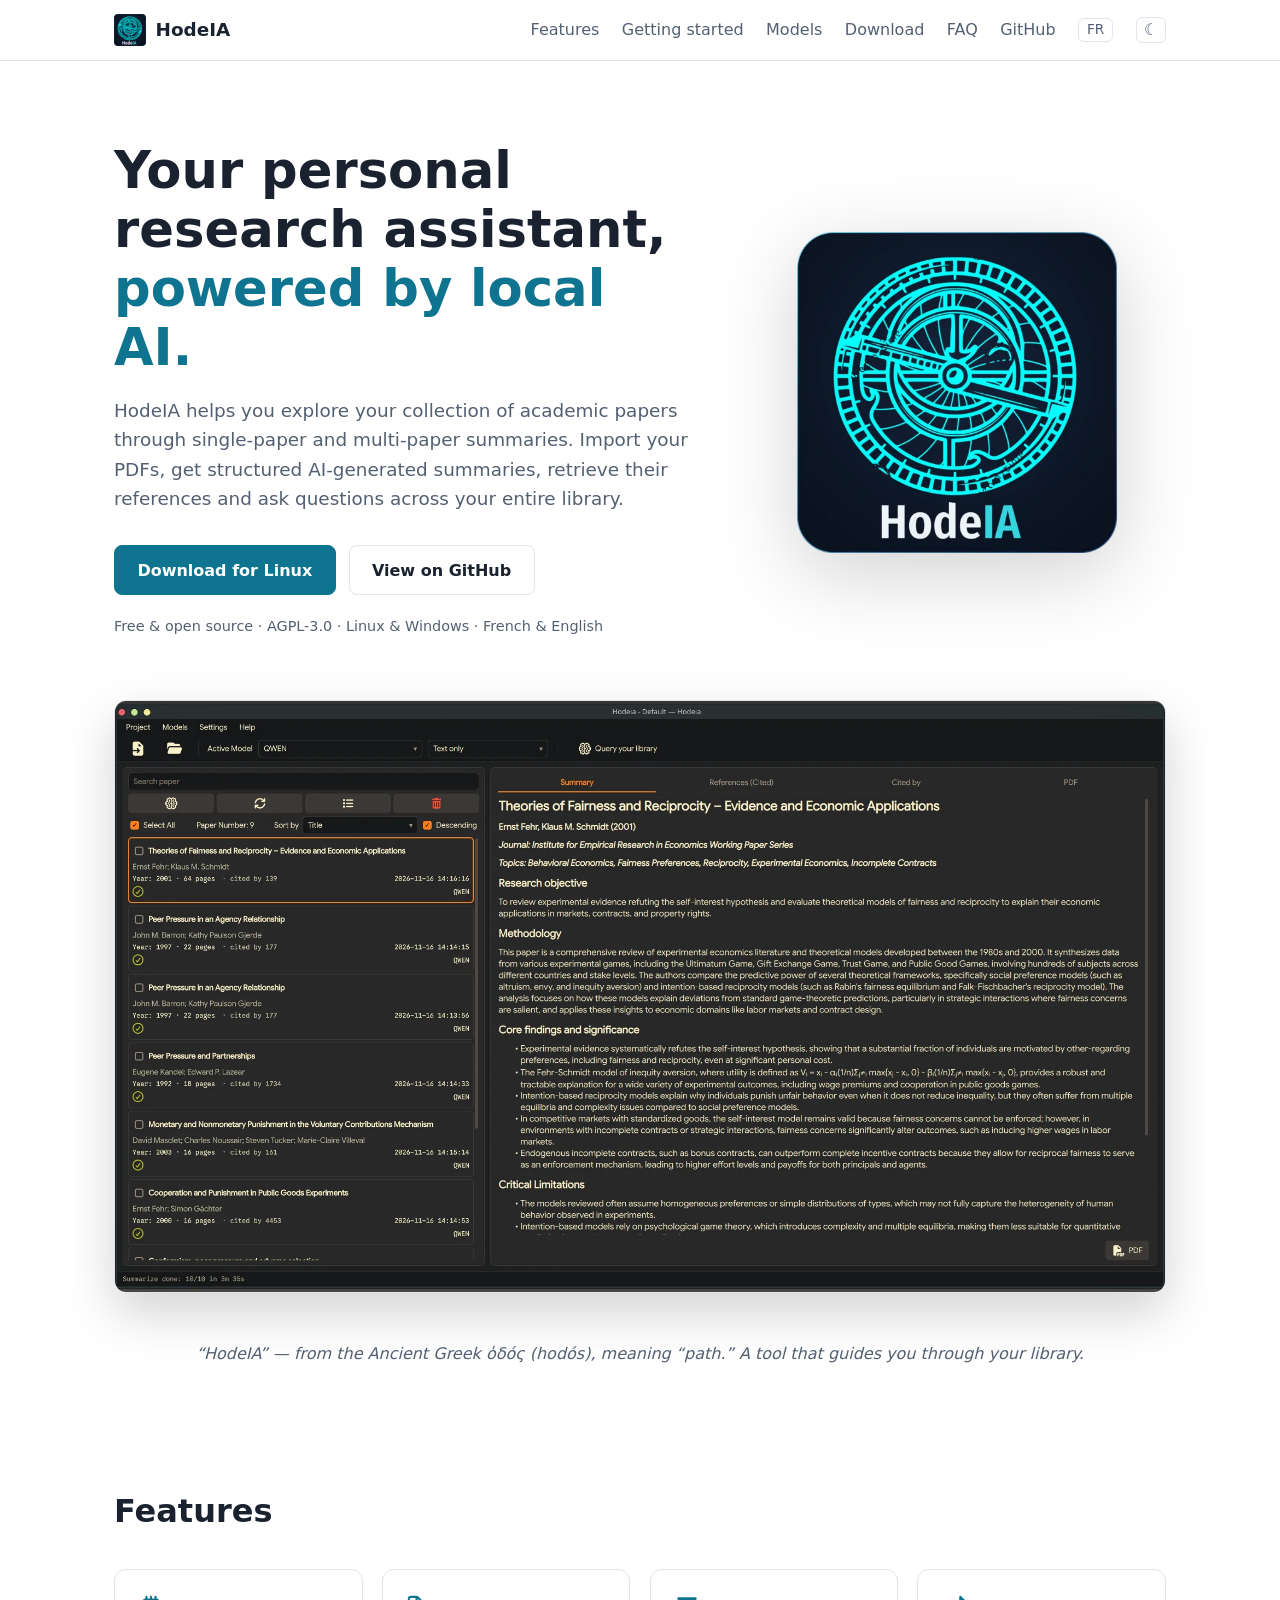
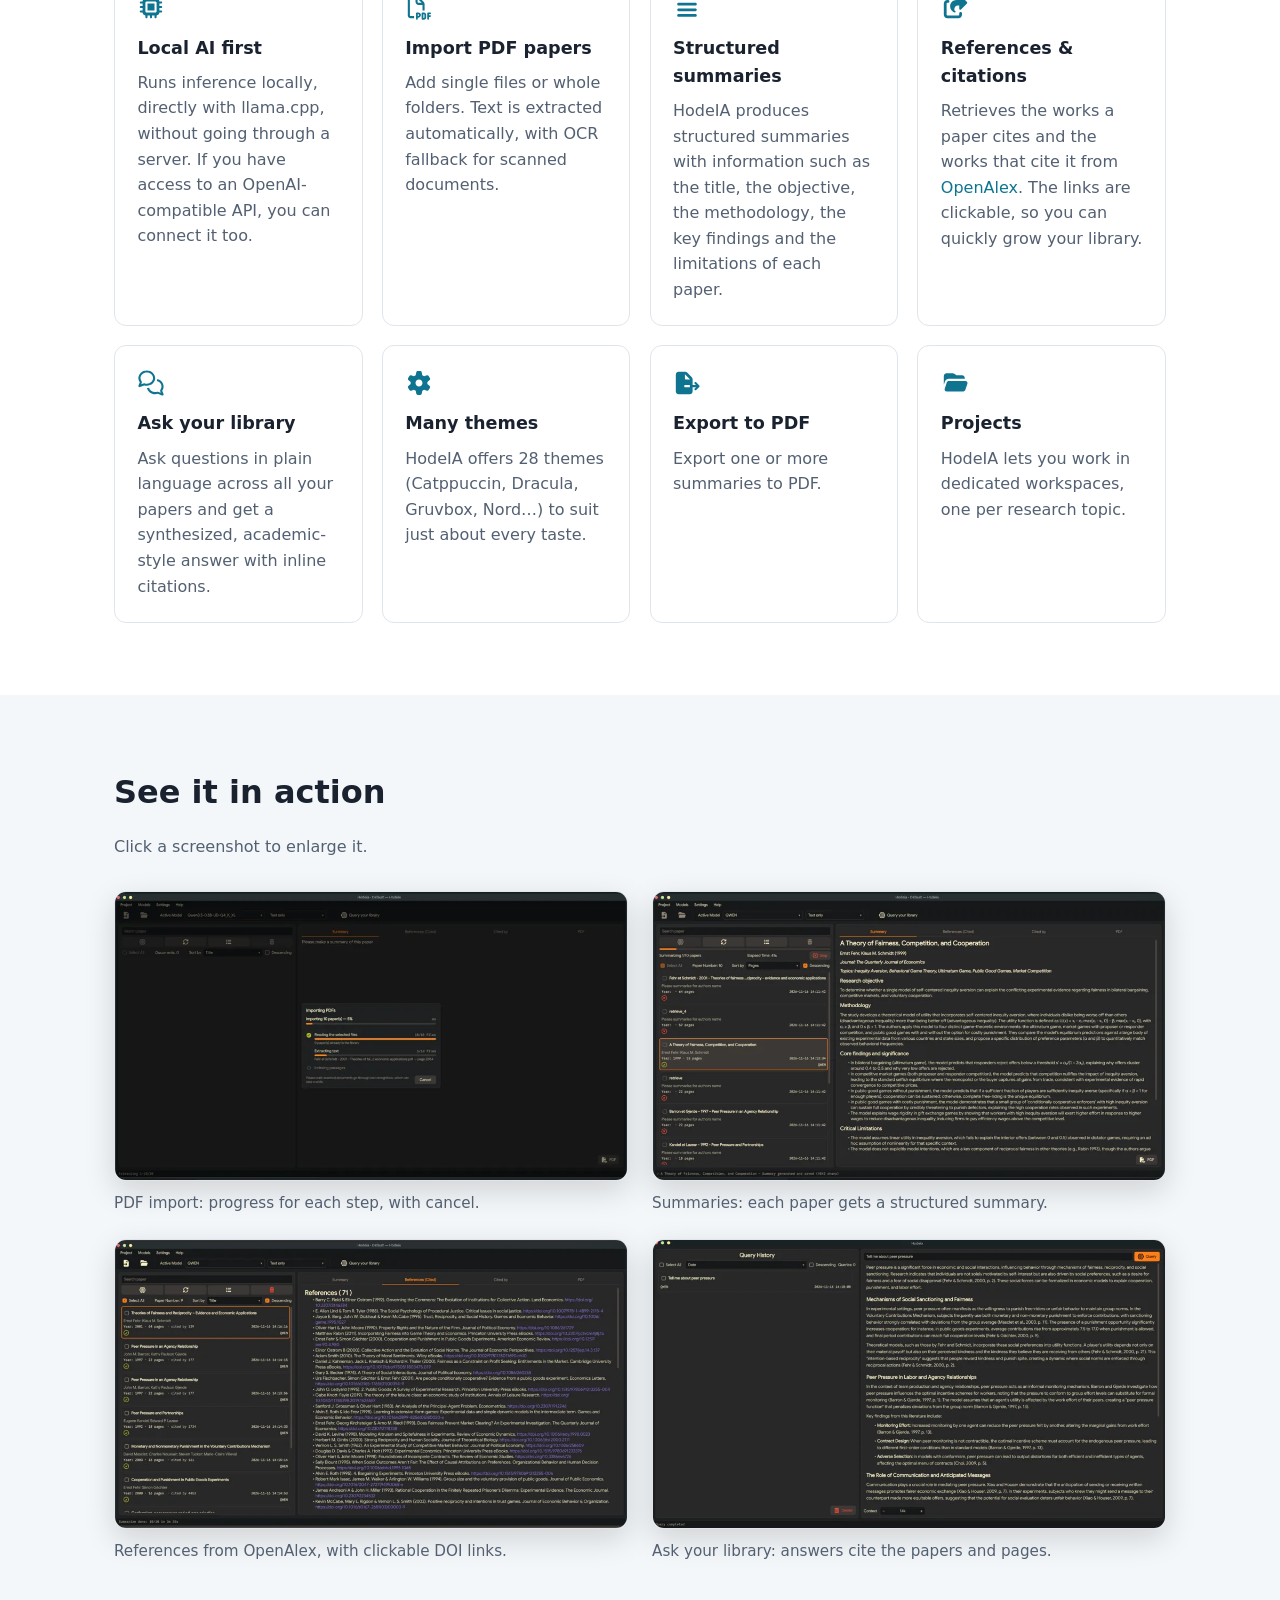
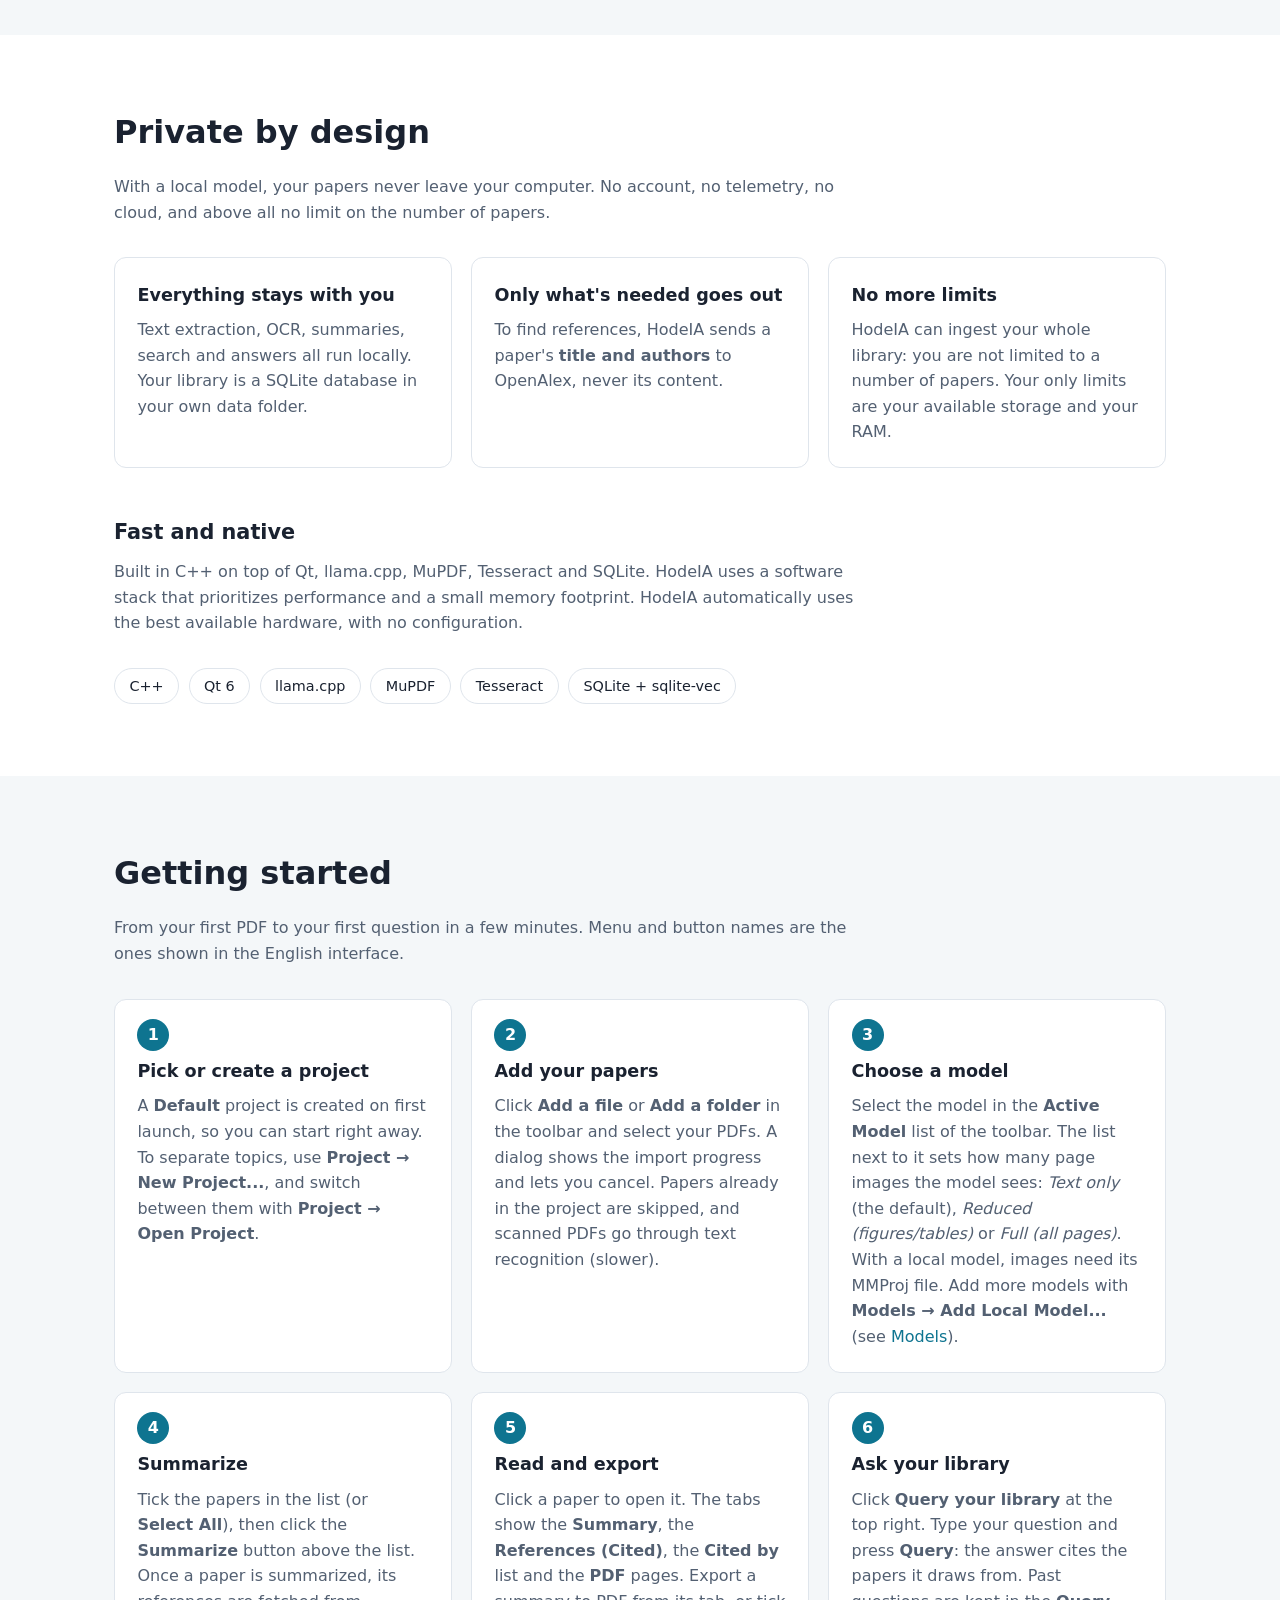
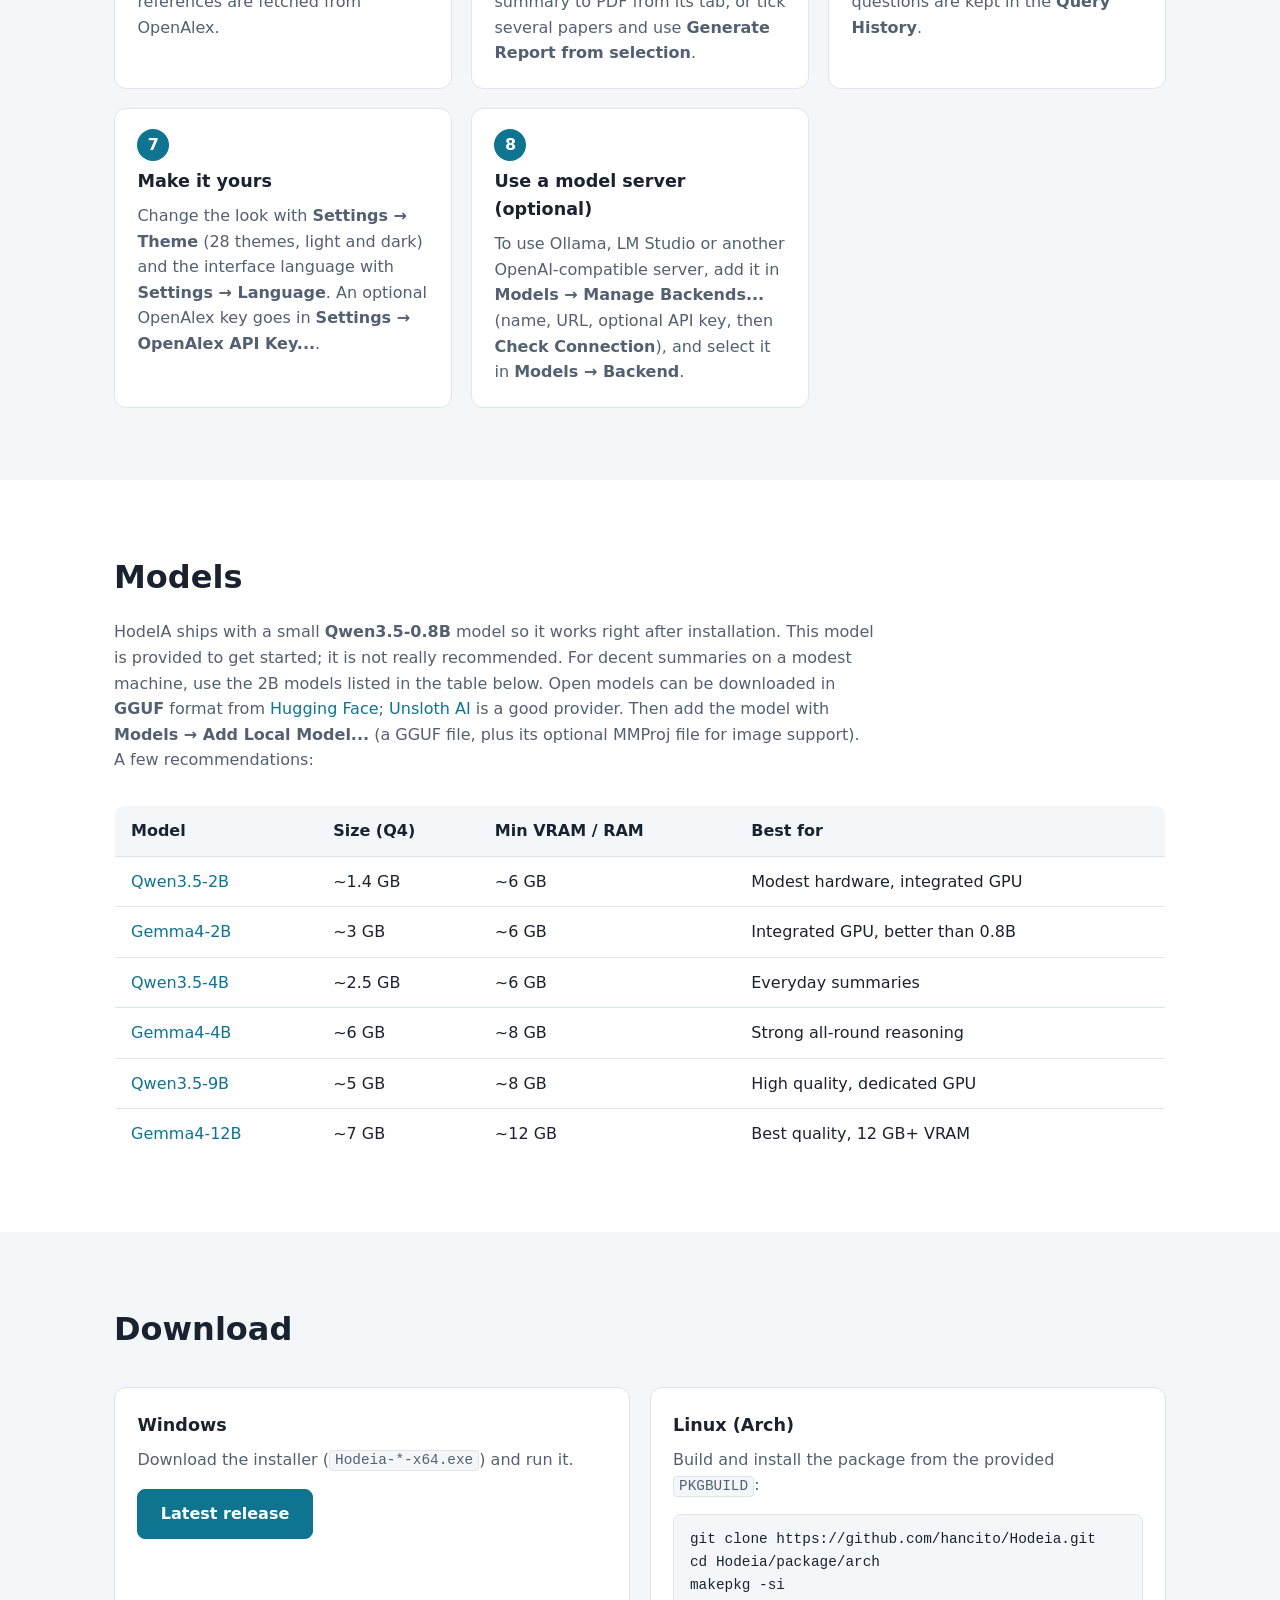
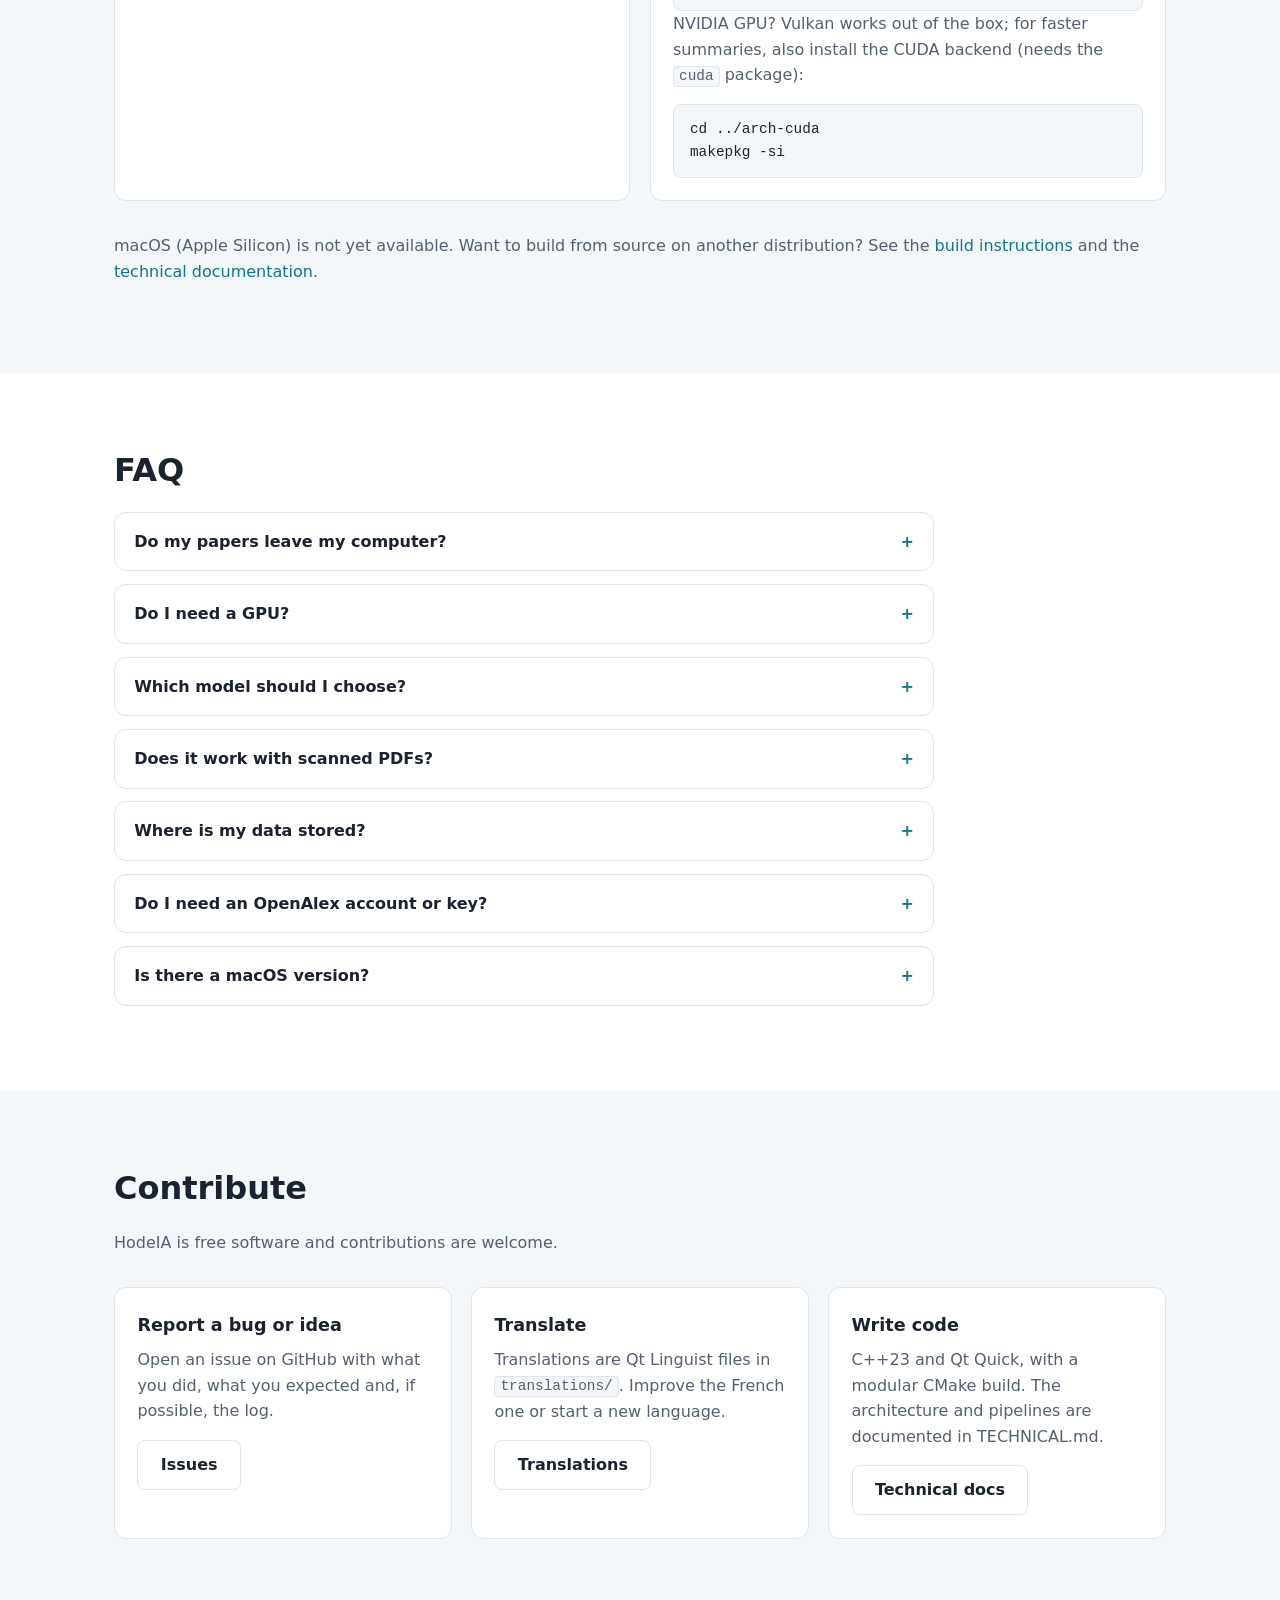
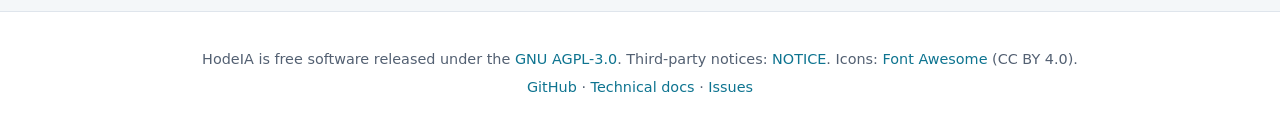
==== commit e59c575b: "Replace SVG Repo icons with Font Awesome and remove unused file" ====
--- a/docs/index.html
+++ b/docs/index.html
@@ -128,22 +128,22 @@
                     <h2>Features</h2>
                     <div class="grid">
                         <article class="card">
-                            <span class="icon" style="--icon: url(assets/icons/ai-svgrepo-com.svg)" aria-hidden="true"></span>
+                            <span class="icon" style="-webkit-mask-image: url(assets/icons/microchip.svg); mask-image: url(assets/icons/microchip.svg)" aria-hidden="true"></span>
                             <h3>Local AI first</h3>
                             <p>Runs inference locally, directly with llama.cpp, without going through a server. If you have access to an OpenAI-compatible API, you can connect it too.</p>
                         </article>
                         <article class="card">
-                            <span class="icon" style="--icon: url(assets/icons/file-pdf-regular-full.svg)" aria-hidden="true"></span>
+                            <span class="icon" style="-webkit-mask-image: url(assets/icons/file-pdf-regular-full.svg); mask-image: url(assets/icons/file-pdf-regular-full.svg)" aria-hidden="true"></span>
                             <h3>Import PDF papers</h3>
                             <p>Add single files or whole folders. Text is extracted automatically, with OCR fallback for scanned documents.</p>
                         </article>
                         <article class="card">
-                            <span class="icon" style="--icon: url(assets/icons/align-justify.svg)" aria-hidden="true"></span>
+                            <span class="icon" style="-webkit-mask-image: url(assets/icons/align-justify.svg); mask-image: url(assets/icons/align-justify.svg)" aria-hidden="true"></span>
                             <h3>Structured summaries</h3>
                             <p>HodeIA produces structured summaries with information such as the title, the objective, the methodology, the key findings and the limitations of each paper.</p>
                         </article>
                         <article class="card">
-                            <span class="icon" style="--icon: url(assets/icons/share-square.svg)" aria-hidden="true"></span>
+                            <span class="icon" style="-webkit-mask-image: url(assets/icons/share-square.svg); mask-image: url(assets/icons/share-square.svg)" aria-hidden="true"></span>
                             <h3>References &amp; citations</h3>
                             <p>
                                 Retrieves the works a paper cites and the works that cite it from <a href="https://openalex.org">OpenAlex</a>. The links are clickable, so you can quickly
@@ -151,22 +151,22 @@
                             </p>
                         </article>
                         <article class="card">
-                            <span class="icon" style="--icon: url(assets/icons/ai-svgrepo-com.svg)" aria-hidden="true"></span>
+                            <span class="icon" style="-webkit-mask-image: url(assets/icons/comments.svg); mask-image: url(assets/icons/comments.svg)" aria-hidden="true"></span>
                             <h3>Ask your library</h3>
                             <p>Ask questions in plain language across all your papers and get a synthesized, academic-style answer with inline citations.</p>
                         </article>
                         <article class="card">
-                            <span class="icon" style="--icon: url(assets/icons/gear.svg)" aria-hidden="true"></span>
+                            <span class="icon" style="-webkit-mask-image: url(assets/icons/gear.svg); mask-image: url(assets/icons/gear.svg)" aria-hidden="true"></span>
                             <h3>Many themes</h3>
                             <p>HodeIA offers 28 themes (Catppuccin, Dracula, Gruvbox, Nord…) to suit just about every taste.</p>
                         </article>
                         <article class="card">
-                            <span class="icon" style="--icon: url(assets/icons/file-export.svg)" aria-hidden="true"></span>
+                            <span class="icon" style="-webkit-mask-image: url(assets/icons/file-export.svg); mask-image: url(assets/icons/file-export.svg)" aria-hidden="true"></span>
                             <h3>Export to PDF</h3>
                             <p>Export one or more summaries to PDF.</p>
                         </article>
                         <article class="card">
-                            <span class="icon" style="--icon: url(assets/icons/folder-open.svg)" aria-hidden="true"></span>
+                            <span class="icon" style="-webkit-mask-image: url(assets/icons/folder-open.svg); mask-image: url(assets/icons/folder-open.svg)" aria-hidden="true"></span>
                             <h3>Projects</h3>
                             <p>HodeIA lets you work in dedicated workspaces, one per research topic.</p>
                         </article>
@@ -507,8 +507,7 @@
                 <p>
                     HodeIA is free software released under the
                     <a href="https://github.com/hancito/Hodeia/blob/master/LICENSE">GNU AGPL-3.0</a>. Third-party notices:
-                    <a href="https://github.com/hancito/Hodeia/blob/master/NOTICE">NOTICE</a>. Icons: <a href="https://fontawesome.com">Font Awesome</a> (CC BY 4.0) and
-                    <a href="https://www.svgrepo.com">SVG Repo</a>.
+                    <a href="https://github.com/hancito/Hodeia/blob/master/NOTICE">NOTICE</a>. Icons: <a href="https://fontawesome.com">Font Awesome</a> (CC BY 4.0).
                 </p>
                 <p>
                     <a href="https://github.com/hancito/Hodeia">GitHub</a> · <a href="https://github.com/hancito/Hodeia/blob/master/docs/TECHNICAL.md">Technical docs</a> ·
--- a/docs/style.css
+++ b/docs/style.css
@@ -304,8 +304,15 @@
   height: 28px;
   margin-bottom: 0.8rem;
   background-color: var(--accent);
-  -webkit-mask: var(--icon) center / contain no-repeat;
-  mask: var(--icon) center / contain no-repeat;
+  /* The image itself is set inline (mask-image) on each icon: a url() in a
+     custom property would resolve against this stylesheet, not the page,
+     and break on /fr/. */
+  -webkit-mask-position: center;
+  mask-position: center;
+  -webkit-mask-size: contain;
+  mask-size: contain;
+  -webkit-mask-repeat: no-repeat;
+  mask-repeat: no-repeat;
 }
 
 /* Sub-heading inside a section */
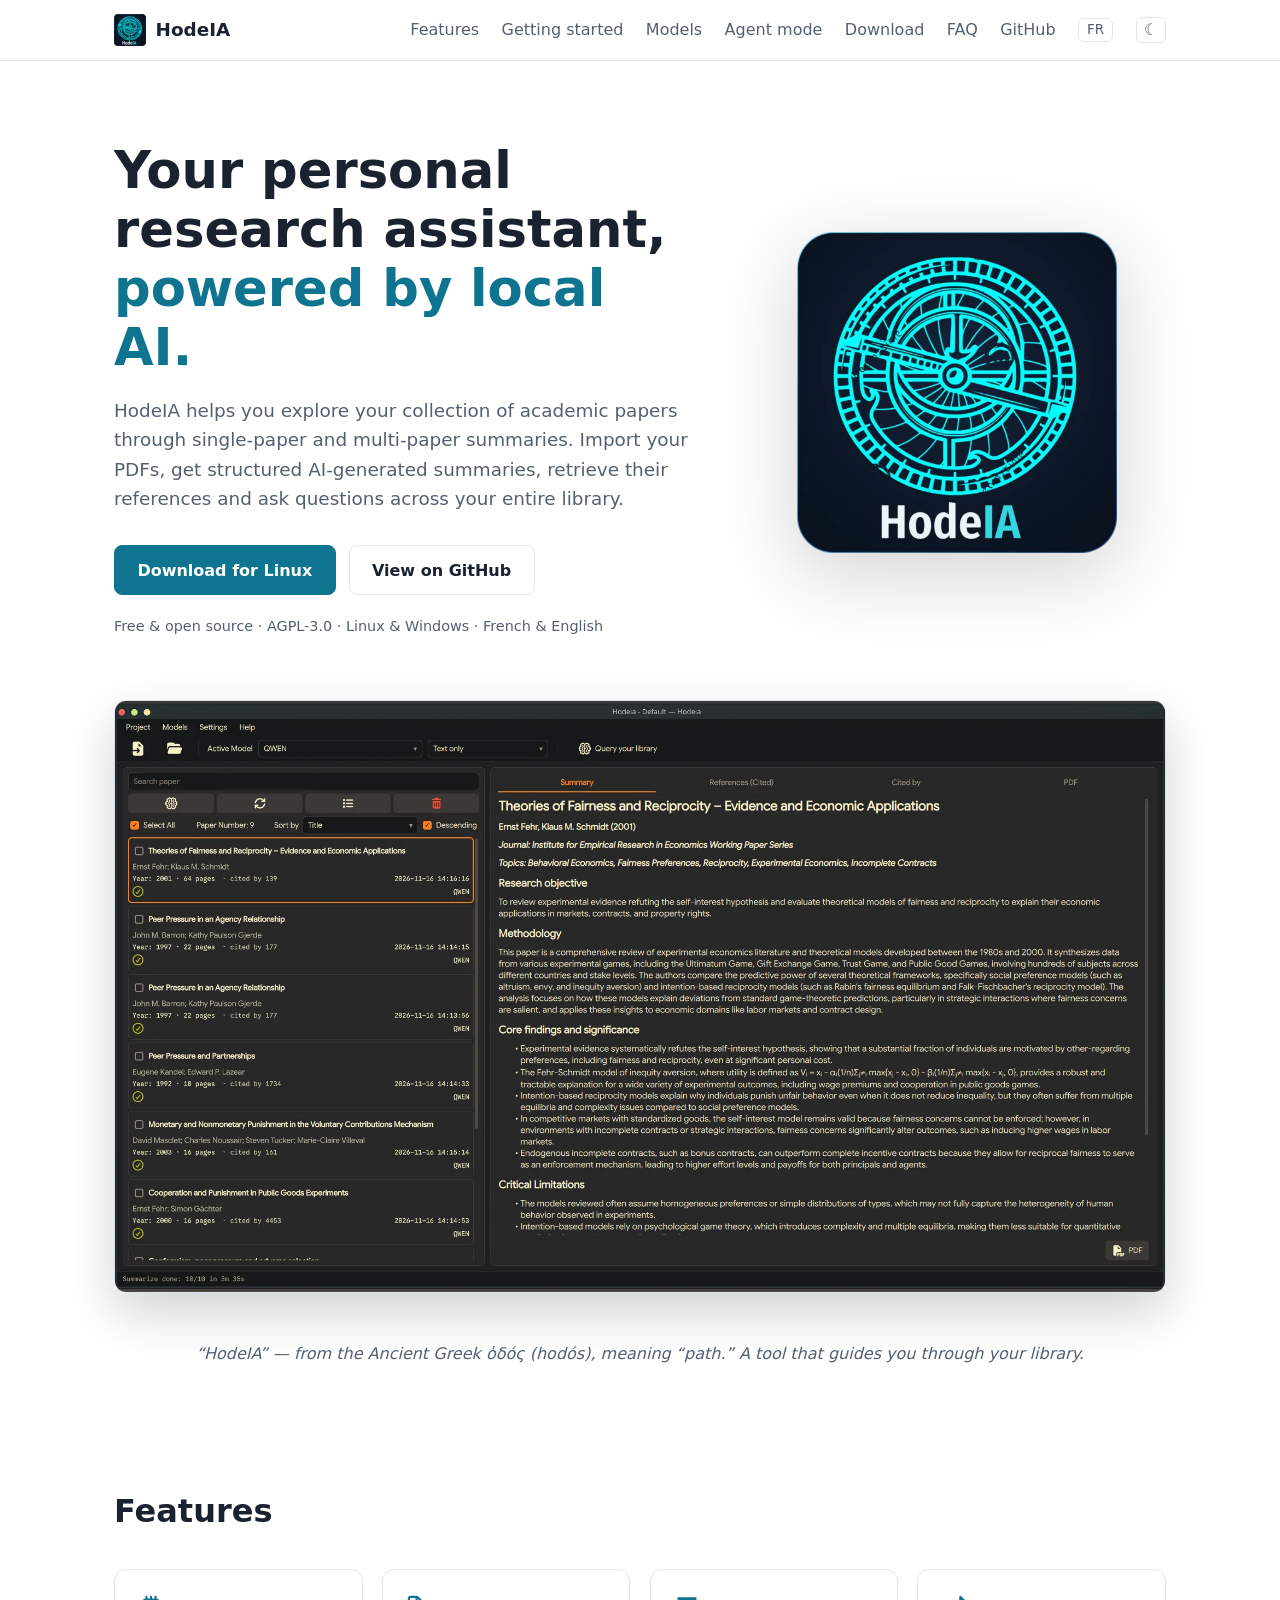
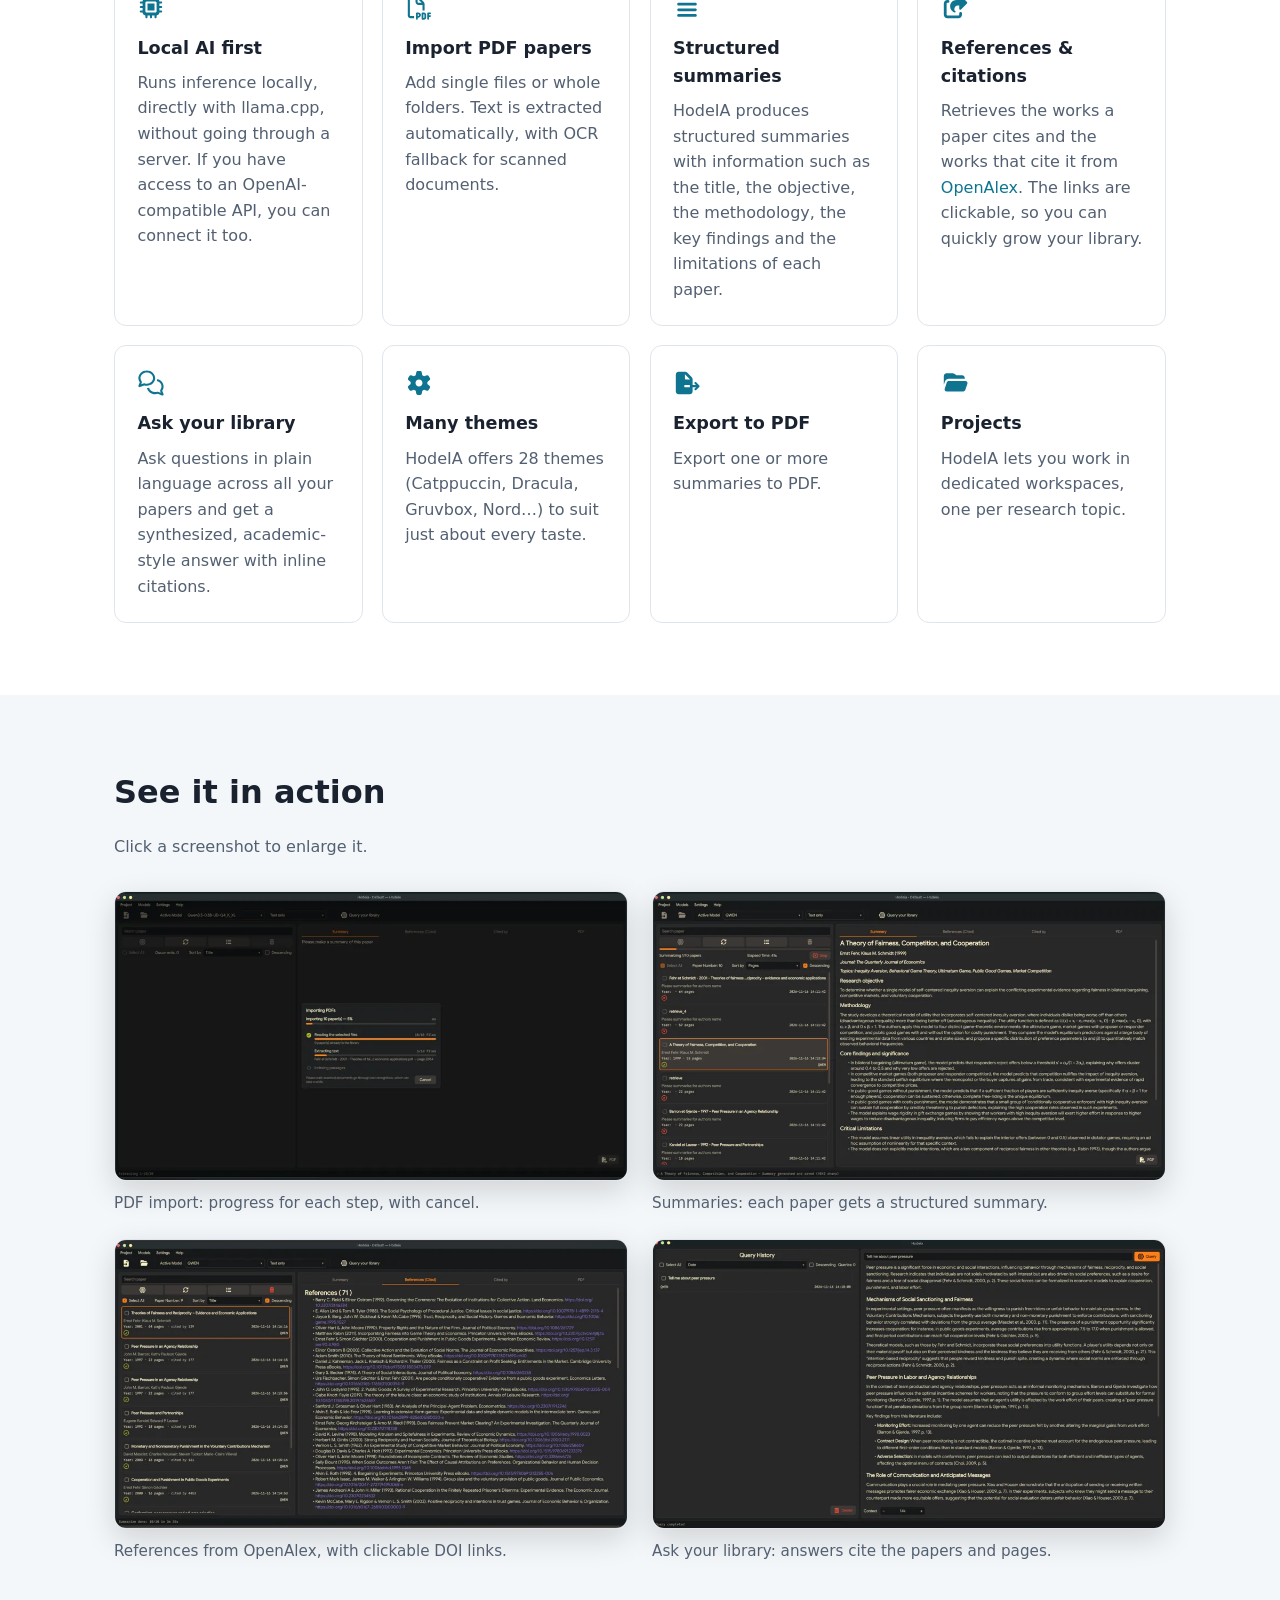
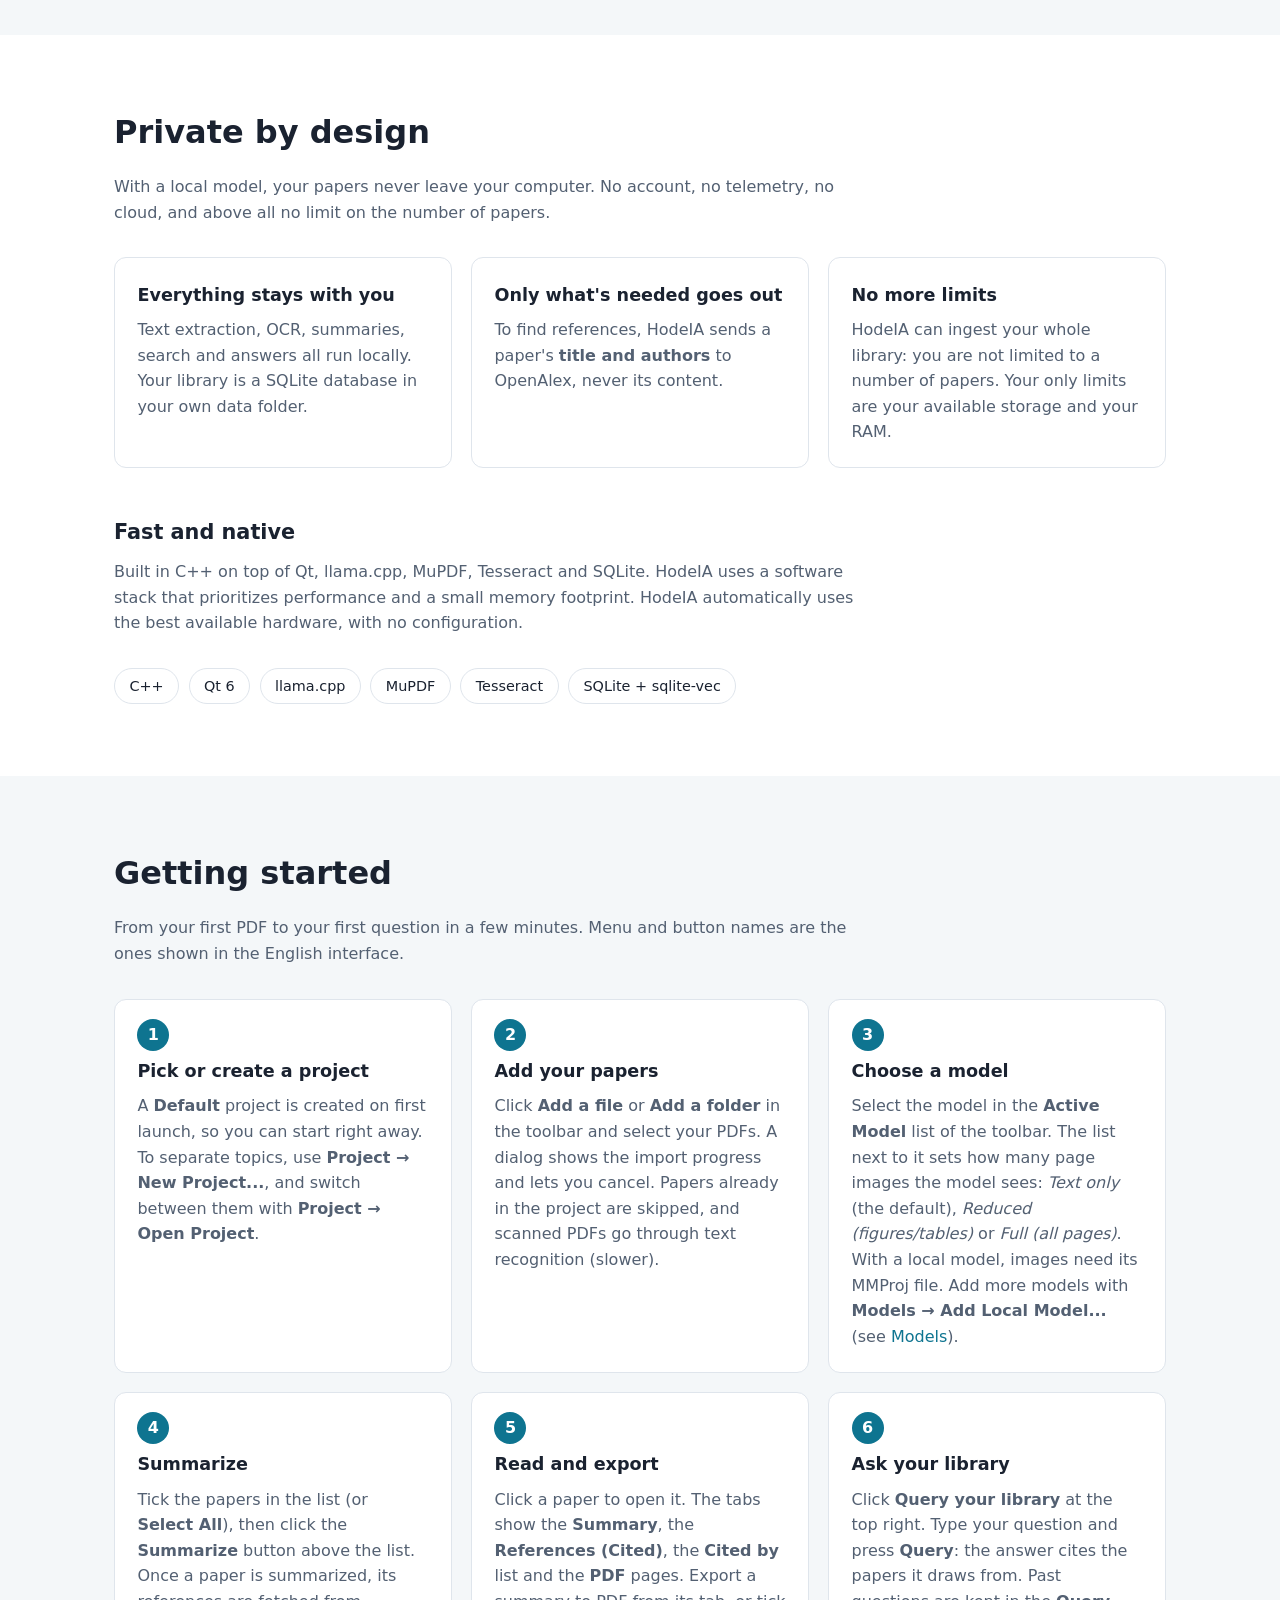
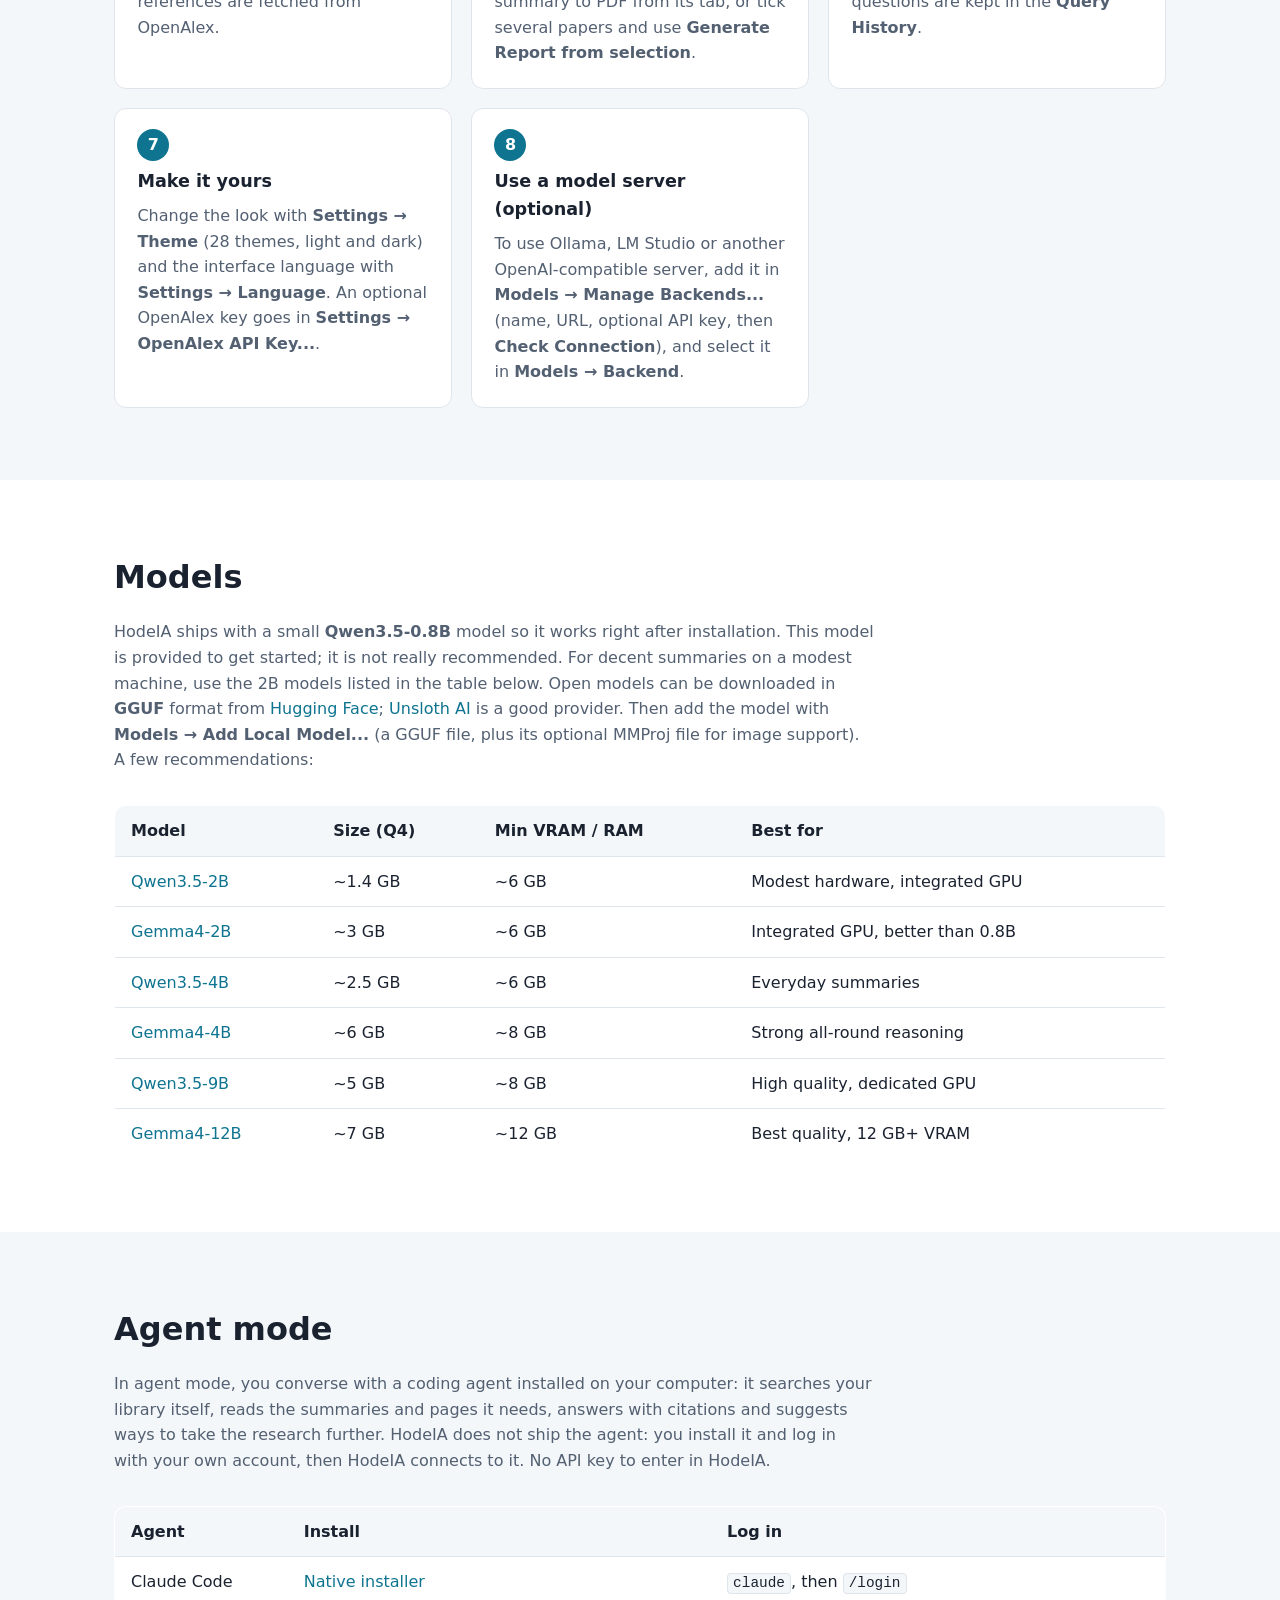
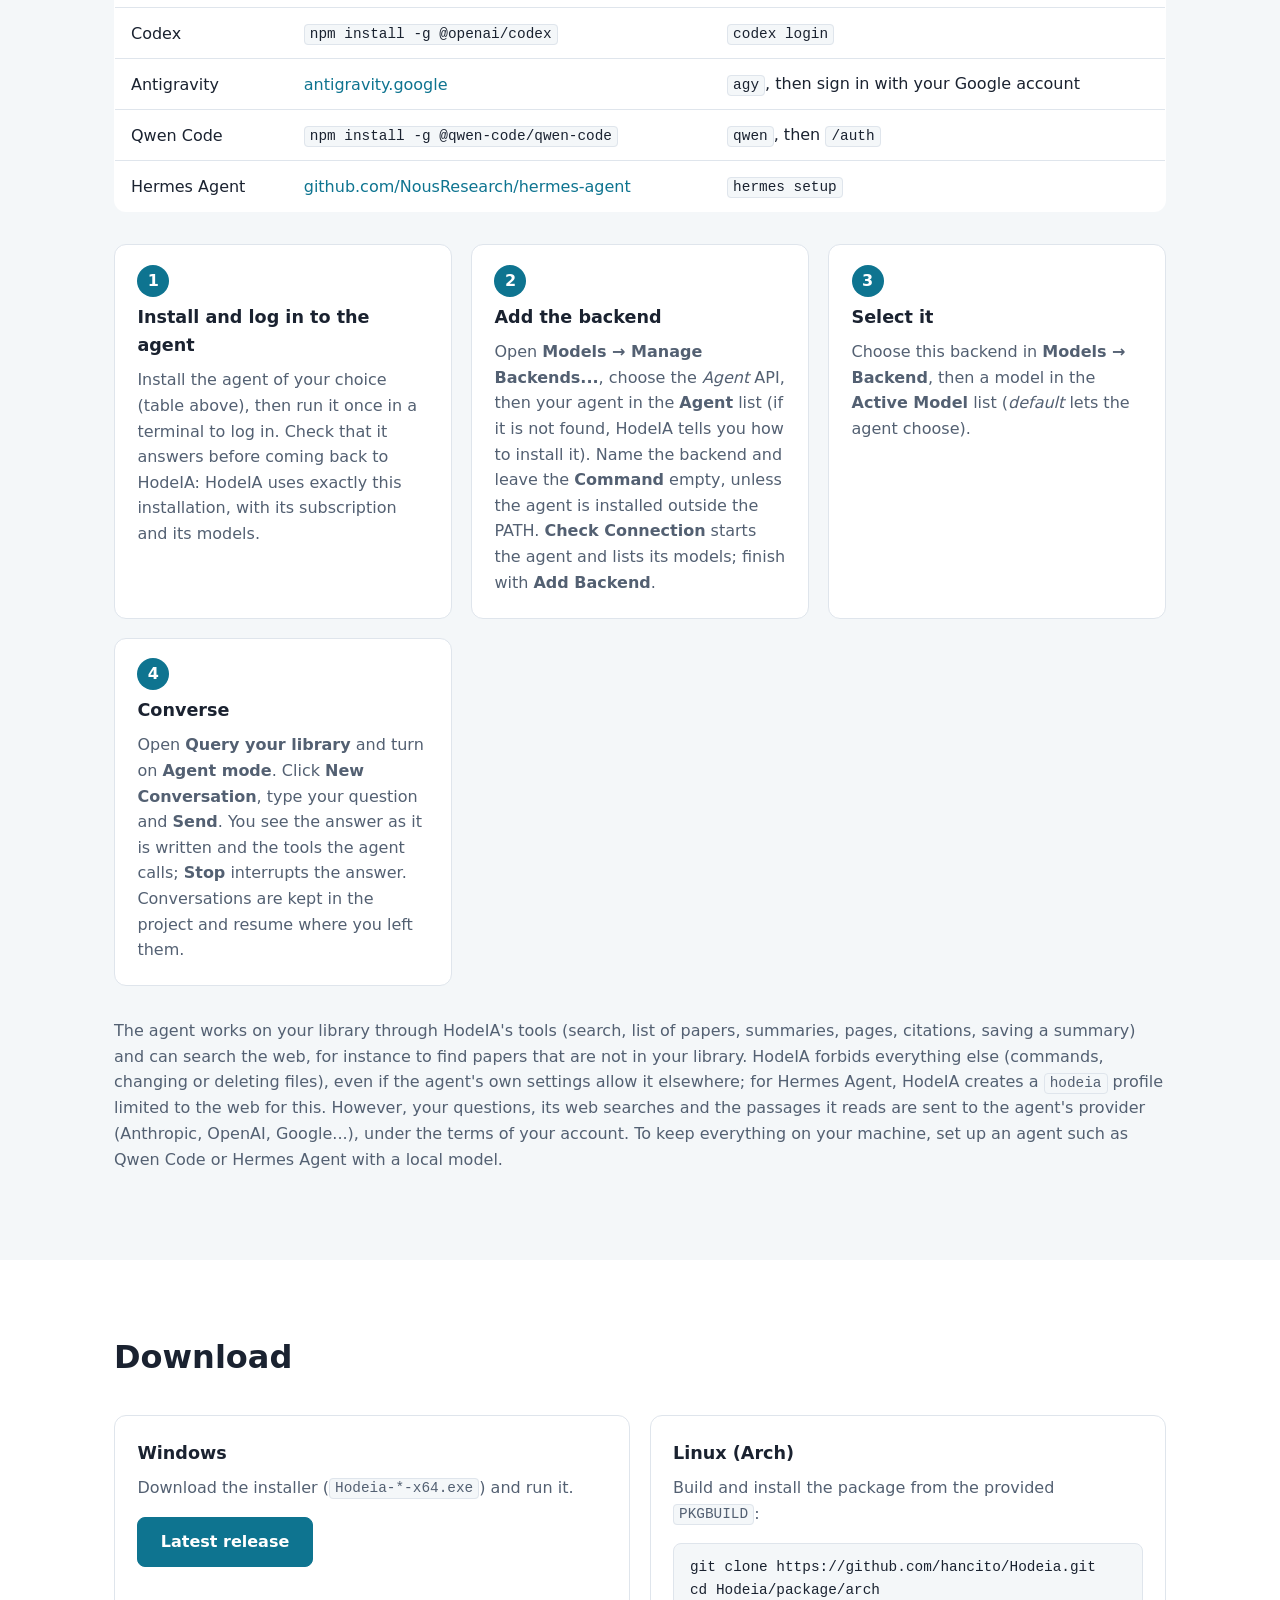
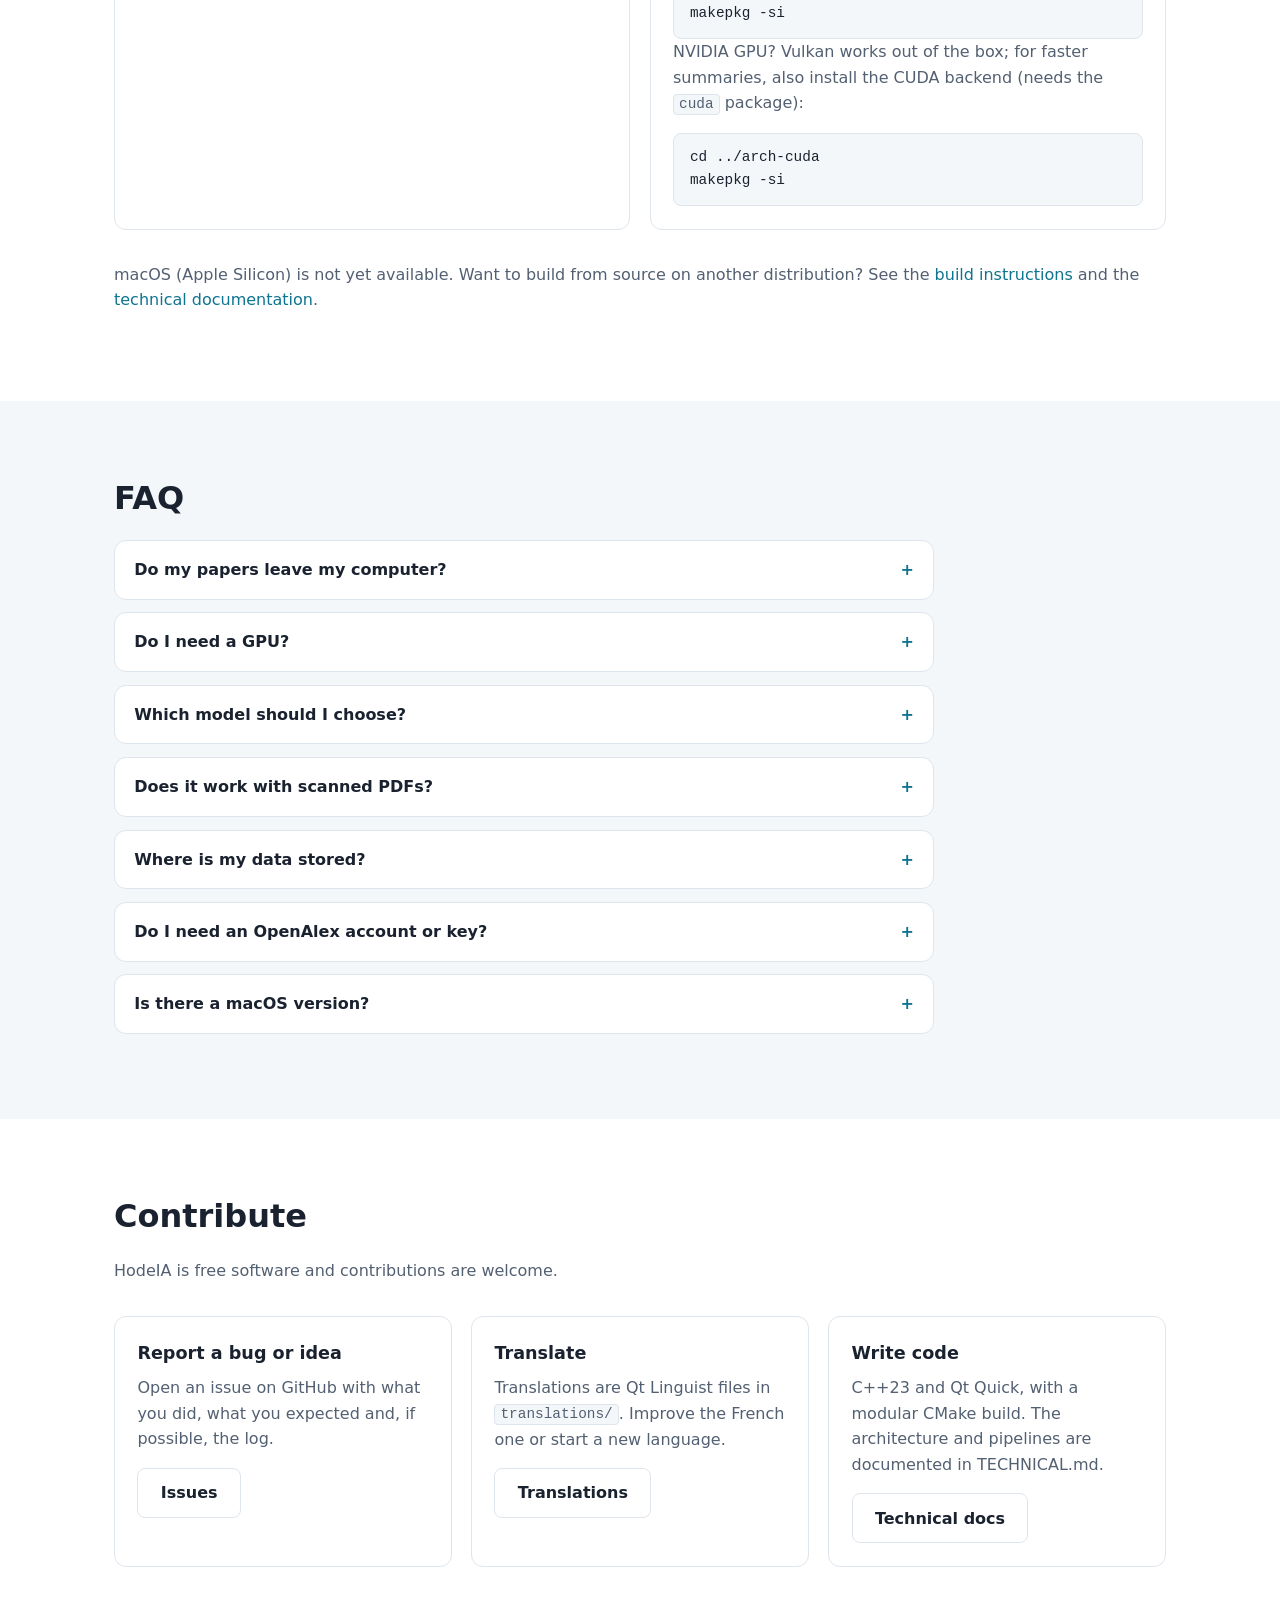
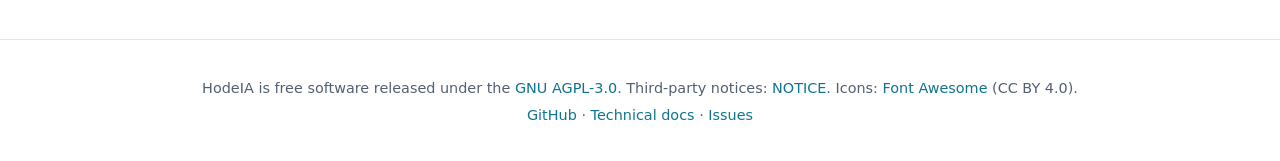
==== commit fa73e83c: "Remove Pi agent connector and new ACP profiles and connector for antigravity, codex and hermes" ====
--- a/docs/index.html
+++ b/docs/index.html
@@ -69,6 +69,7 @@
                     <a href="#features">Features</a>
                     <a href="#getting-started">Getting started</a>
                     <a href="#models">Models</a>
+                    <a href="#agent-mode">Agent mode</a>
                     <a href="#download">Download</a>
                     <a href="#faq">FAQ</a>
                     <a href="https://github.com/hancito/Hodeia" class="gh">GitHub</a>
@@ -403,8 +404,97 @@
                 </div>
             </section>
 
+            <!-- Agent mode -->
+            <section id="agent-mode" class="section alt">
+                <div class="container">
+                    <h2>Agent mode</h2>
+                    <p class="section-lead">
+                        In agent mode, you converse with a coding agent installed on your computer: it searches your library itself, reads the summaries and pages it needs, answers
+                        with citations and suggests ways to take the research further. HodeIA does not ship the agent: you install it and log in with your own account, then HodeIA
+                        connects to it. No API key to enter in HodeIA.
+                    </p>
+                    <div class="table-wrap">
+                        <table>
+                            <thead>
+                                <tr>
+                                    <th>Agent</th>
+                                    <th>Install</th>
+                                    <th>Log in</th>
+                                </tr>
+                            </thead>
+                            <tbody>
+                                <tr>
+                                    <td>Claude Code</td>
+                                    <td><a href="https://code.claude.com/docs/en/setup">Native installer</a></td>
+                                    <td><code>claude</code>, then <code>/login</code></td>
+                                </tr>
+                                <tr>
+                                    <td>Codex</td>
+                                    <td><code>npm install -g @openai/codex</code></td>
+                                    <td><code>codex login</code></td>
+                                </tr>
+                                <tr>
+                                    <td>Antigravity</td>
+                                    <td><a href="https://antigravity.google">antigravity.google</a></td>
+                                    <td><code>agy</code>, then sign in with your Google account</td>
+                                </tr>
+                                <tr>
+                                    <td>Qwen Code</td>
+                                    <td><code>npm install -g @qwen-code/qwen-code</code></td>
+                                    <td><code>qwen</code>, then <code>/auth</code></td>
+                                </tr>
+                                <tr>
+                                    <td>Hermes Agent</td>
+                                    <td><a href="https://github.com/NousResearch/hermes-agent">github.com/NousResearch/hermes-agent</a></td>
+                                    <td><code>hermes setup</code></td>
+                                </tr>
+                            </tbody>
+                        </table>
+                    </div>
+                    <ol class="steps">
+                        <li class="card">
+                            <h3>Install and log in to the agent</h3>
+                            <p>
+                                Install the agent of your choice (table above), then run it once in a terminal to log in. Check that it answers before coming back to HodeIA: HodeIA
+                                uses exactly this installation, with its subscription and its models.
+                            </p>
+                        </li>
+                        <li class="card">
+                            <h3>Add the backend</h3>
+                            <p>
+                                Open <strong>Models → Manage Backends...</strong>, choose the <em>Agent</em> API, then your agent in the <strong>Agent</strong> list (if it is not
+                                found, HodeIA tells you how to install it). Name the backend and leave the <strong>Command</strong> empty, unless the agent is installed outside the
+                                PATH. <strong>Check Connection</strong> starts the agent and lists its models; finish with <strong>Add Backend</strong>.
+                            </p>
+                        </li>
+                        <li class="card">
+                            <h3>Select it</h3>
+                            <p>
+                                Choose this backend in <strong>Models → Backend</strong>, then a model in the <strong>Active Model</strong> list (<em>default</em> lets the agent
+                                choose).
+                            </p>
+                        </li>
+                        <li class="card">
+                            <h3>Converse</h3>
+                            <p>
+                                Open <strong>Query your library</strong> and turn on <strong>Agent mode</strong>. Click <strong>New Conversation</strong>, type your question and
+                                <strong>Send</strong>. You see the answer as it is written and the tools the agent calls; <strong>Stop</strong> interrupts the answer. Conversations are
+                                kept in the project and resume where you left them.
+                            </p>
+                        </li>
+                    </ol>
+                    <p class="note">
+                        The agent works on your library through HodeIA's tools (search, list of papers, summaries, pages, citations, saving a summary) and can search the web,
+                        for instance to find papers that are not in your library. HodeIA forbids everything else (commands, changing or deleting files), even if the agent's own
+                        settings allow it elsewhere; for Hermes Agent, HodeIA creates a <code>hodeia</code> profile limited to the web for this. However, your questions, its web
+                        searches and the passages it reads are sent to the agent's provider (Anthropic, OpenAI, Google...), under the terms of your account. To keep everything on
+                        your machine, set up an agent such as Qwen Code or Hermes Agent with a local model.
+                    </p>
+                </div>
+            </section>
+
             <!-- Download -->
-            <section id="download" class="section alt">
+            <section id="download" class="section">
                 <div class="container">
                     <h2>Download <span class="version" data-release-version hidden></span></h2>
                     <div class="grid two">
@@ -433,7 +523,7 @@
             </section>
 
             <!-- FAQ -->
-            <section id="faq" class="section">
+            <section id="faq" class="section alt">
                 <div class="container narrow">
                     <h2>FAQ</h2>
                     <details>
@@ -477,7 +567,7 @@
             </section>
 
             <!-- Contribute -->
-            <section id="contribute" class="section alt">
+            <section id="contribute" class="section">
                 <div class="container">
                     <h2>Contribute</h2>
                     <p class="section-lead">HodeIA is free software and contributions are welcome.</p>
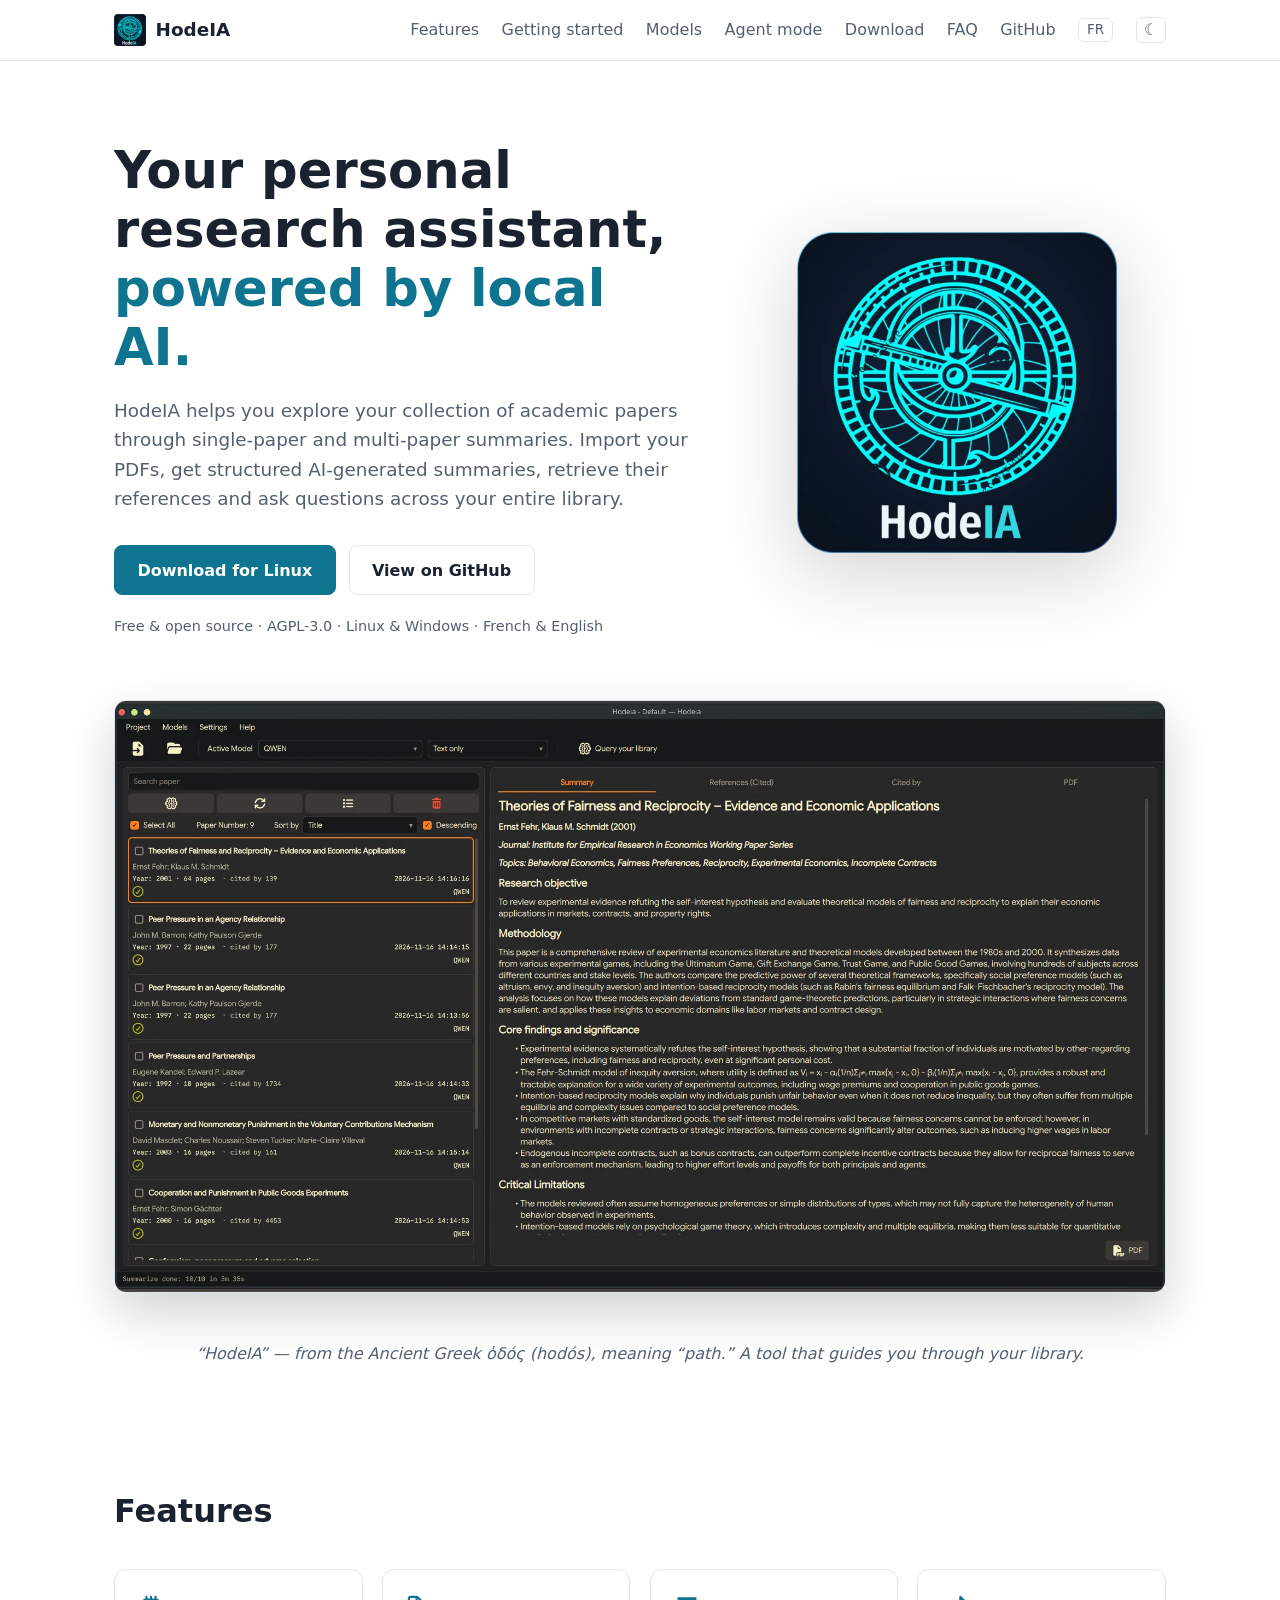
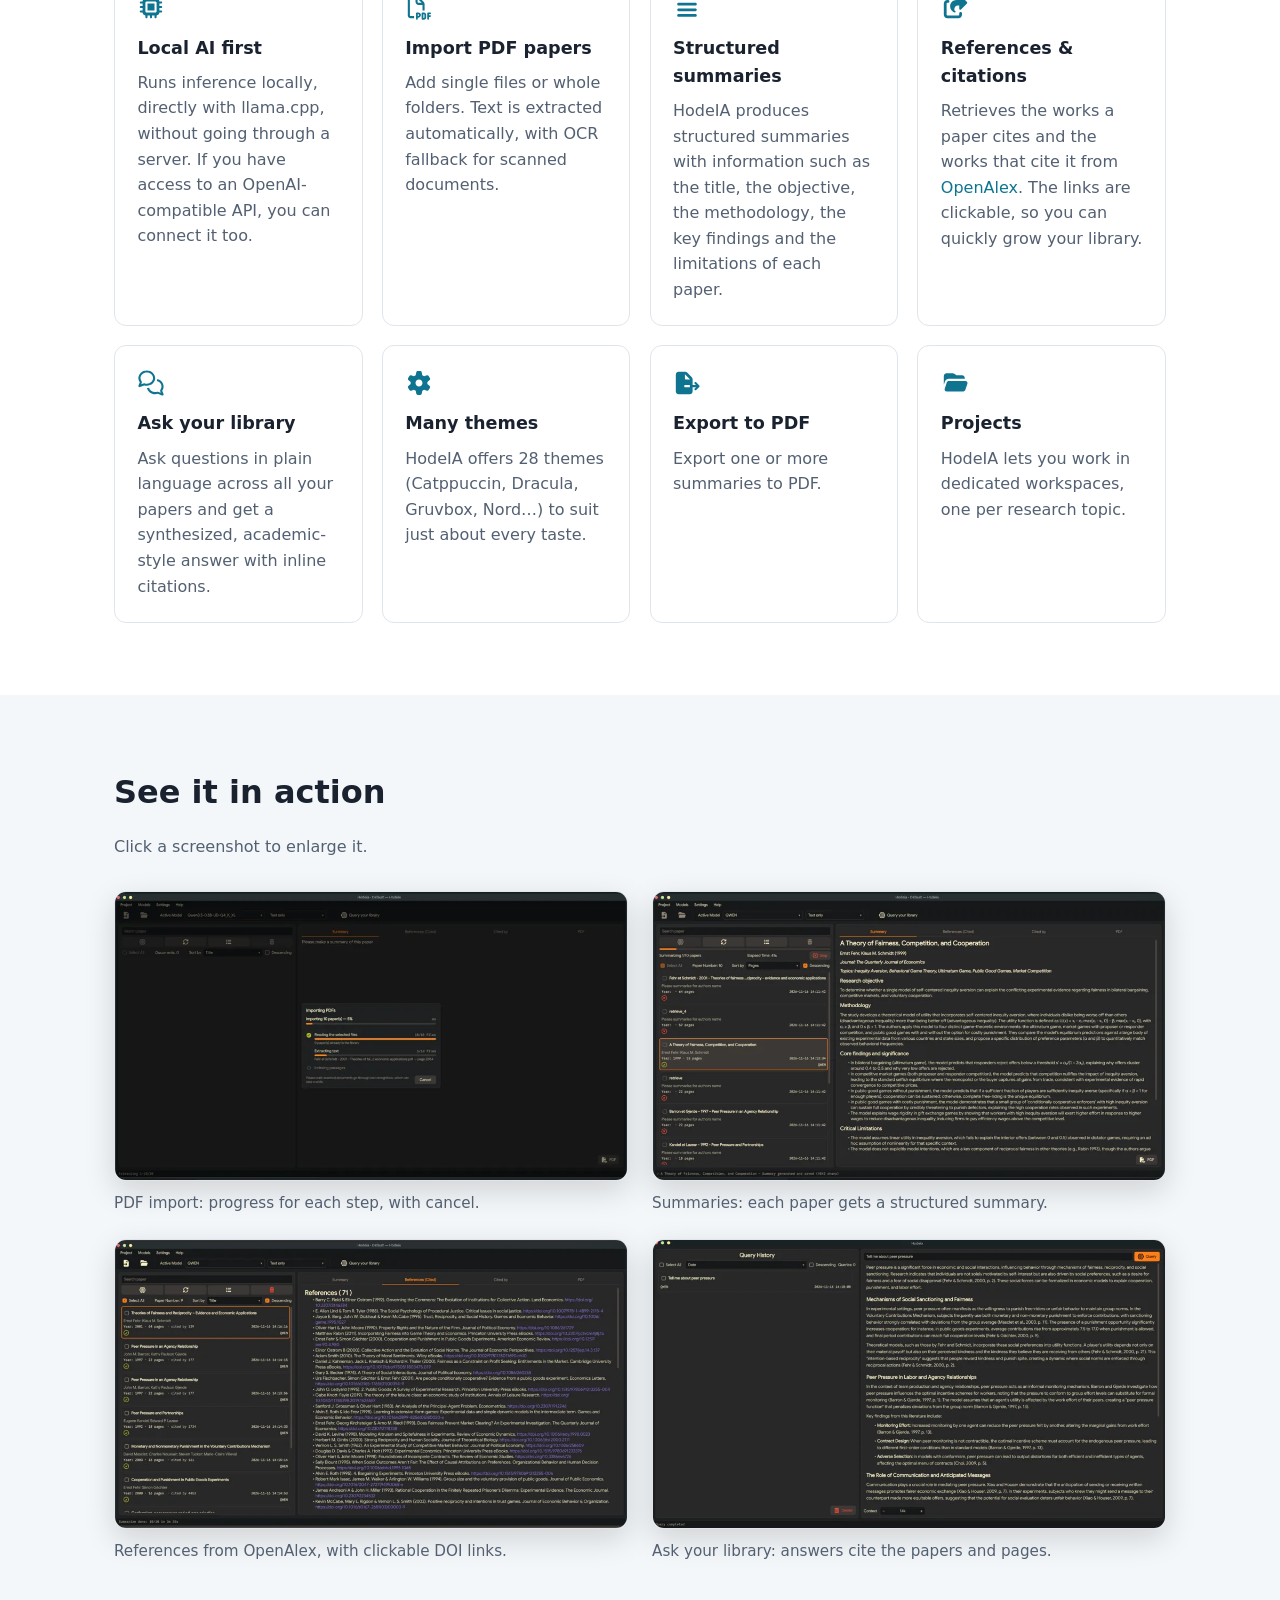
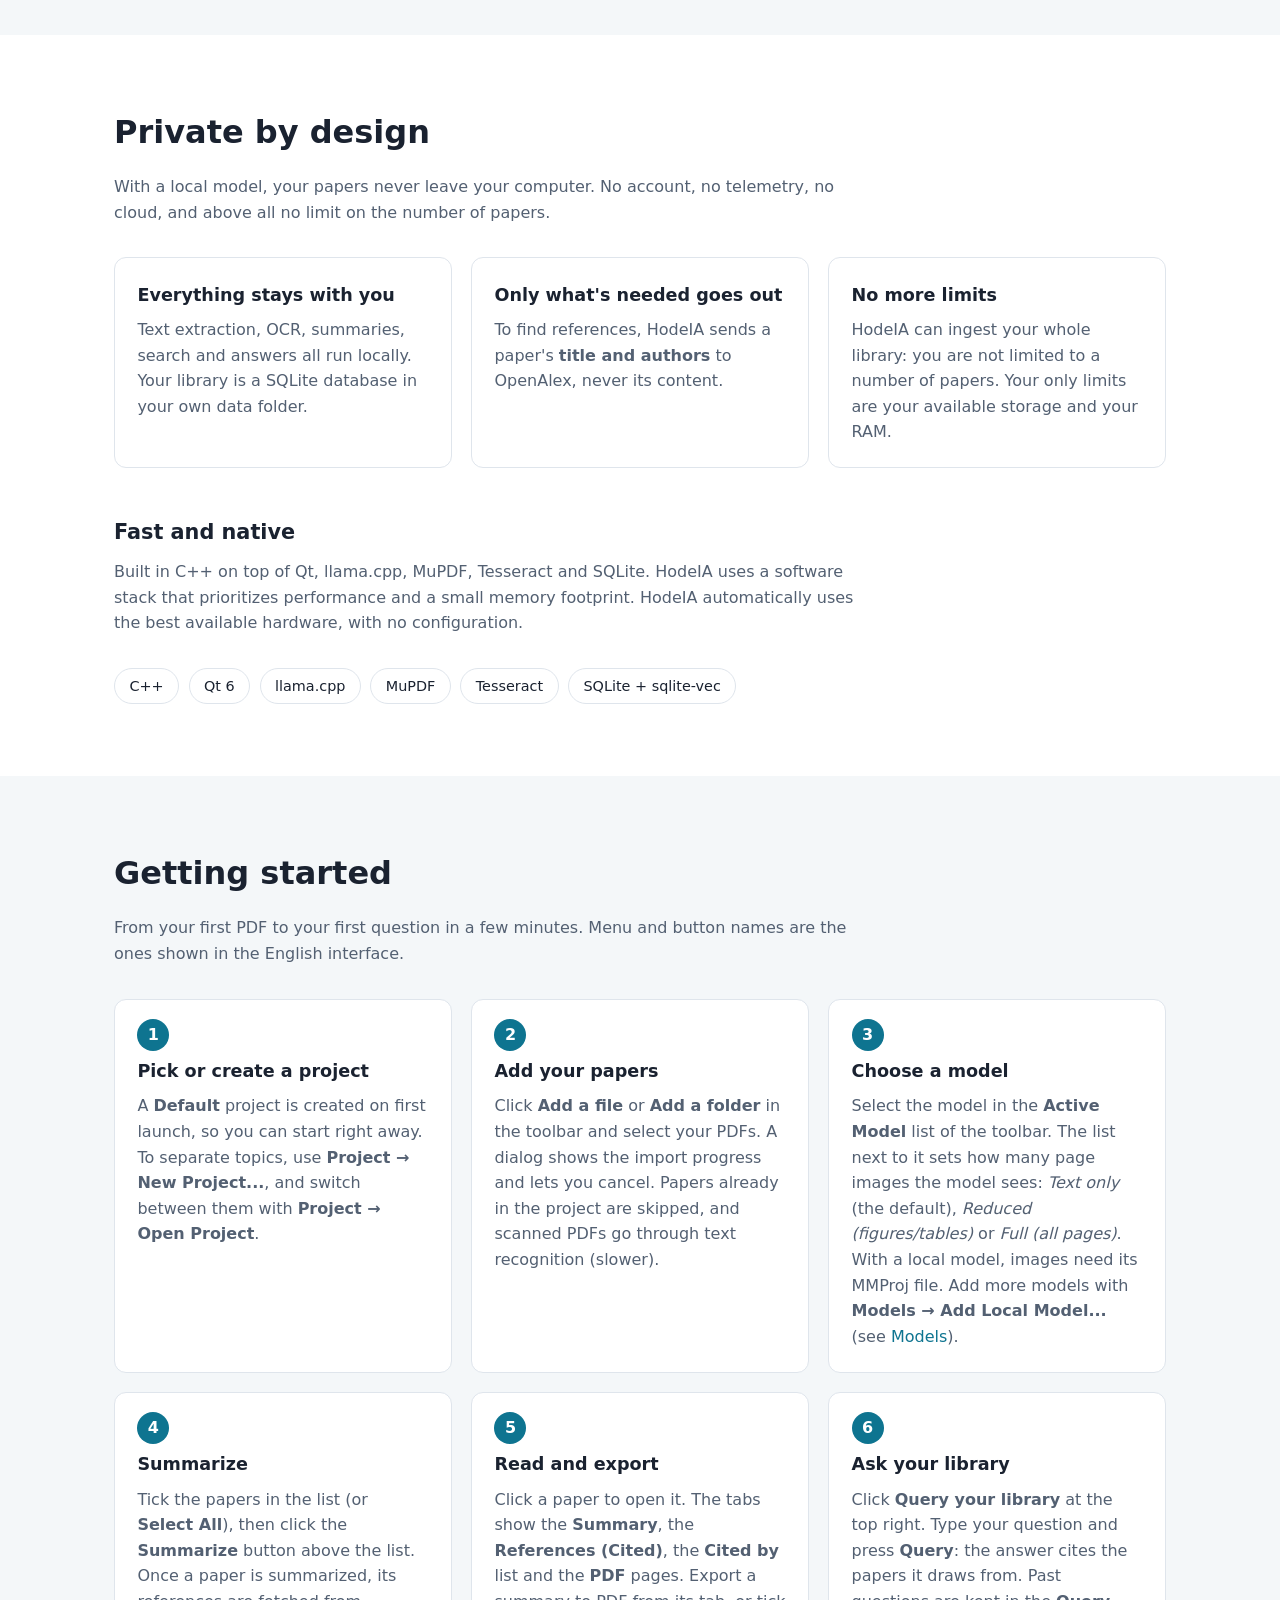
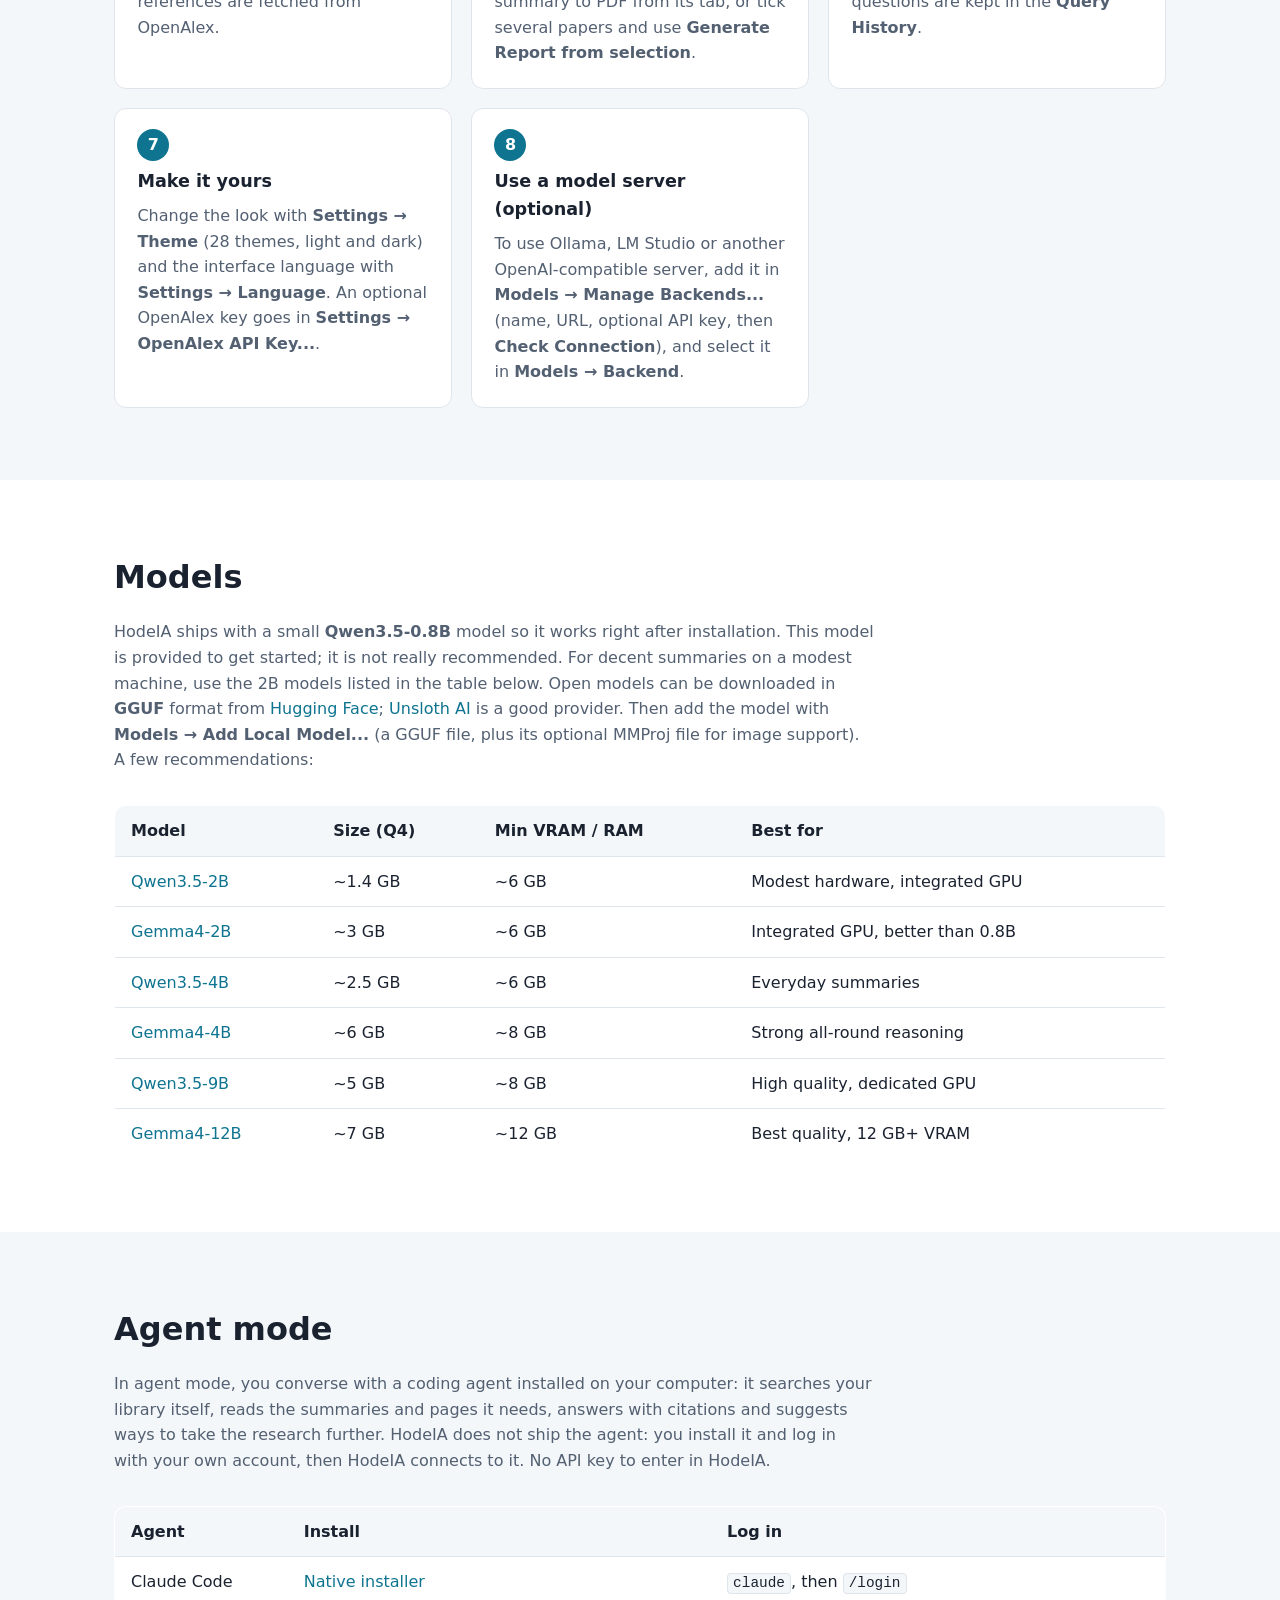
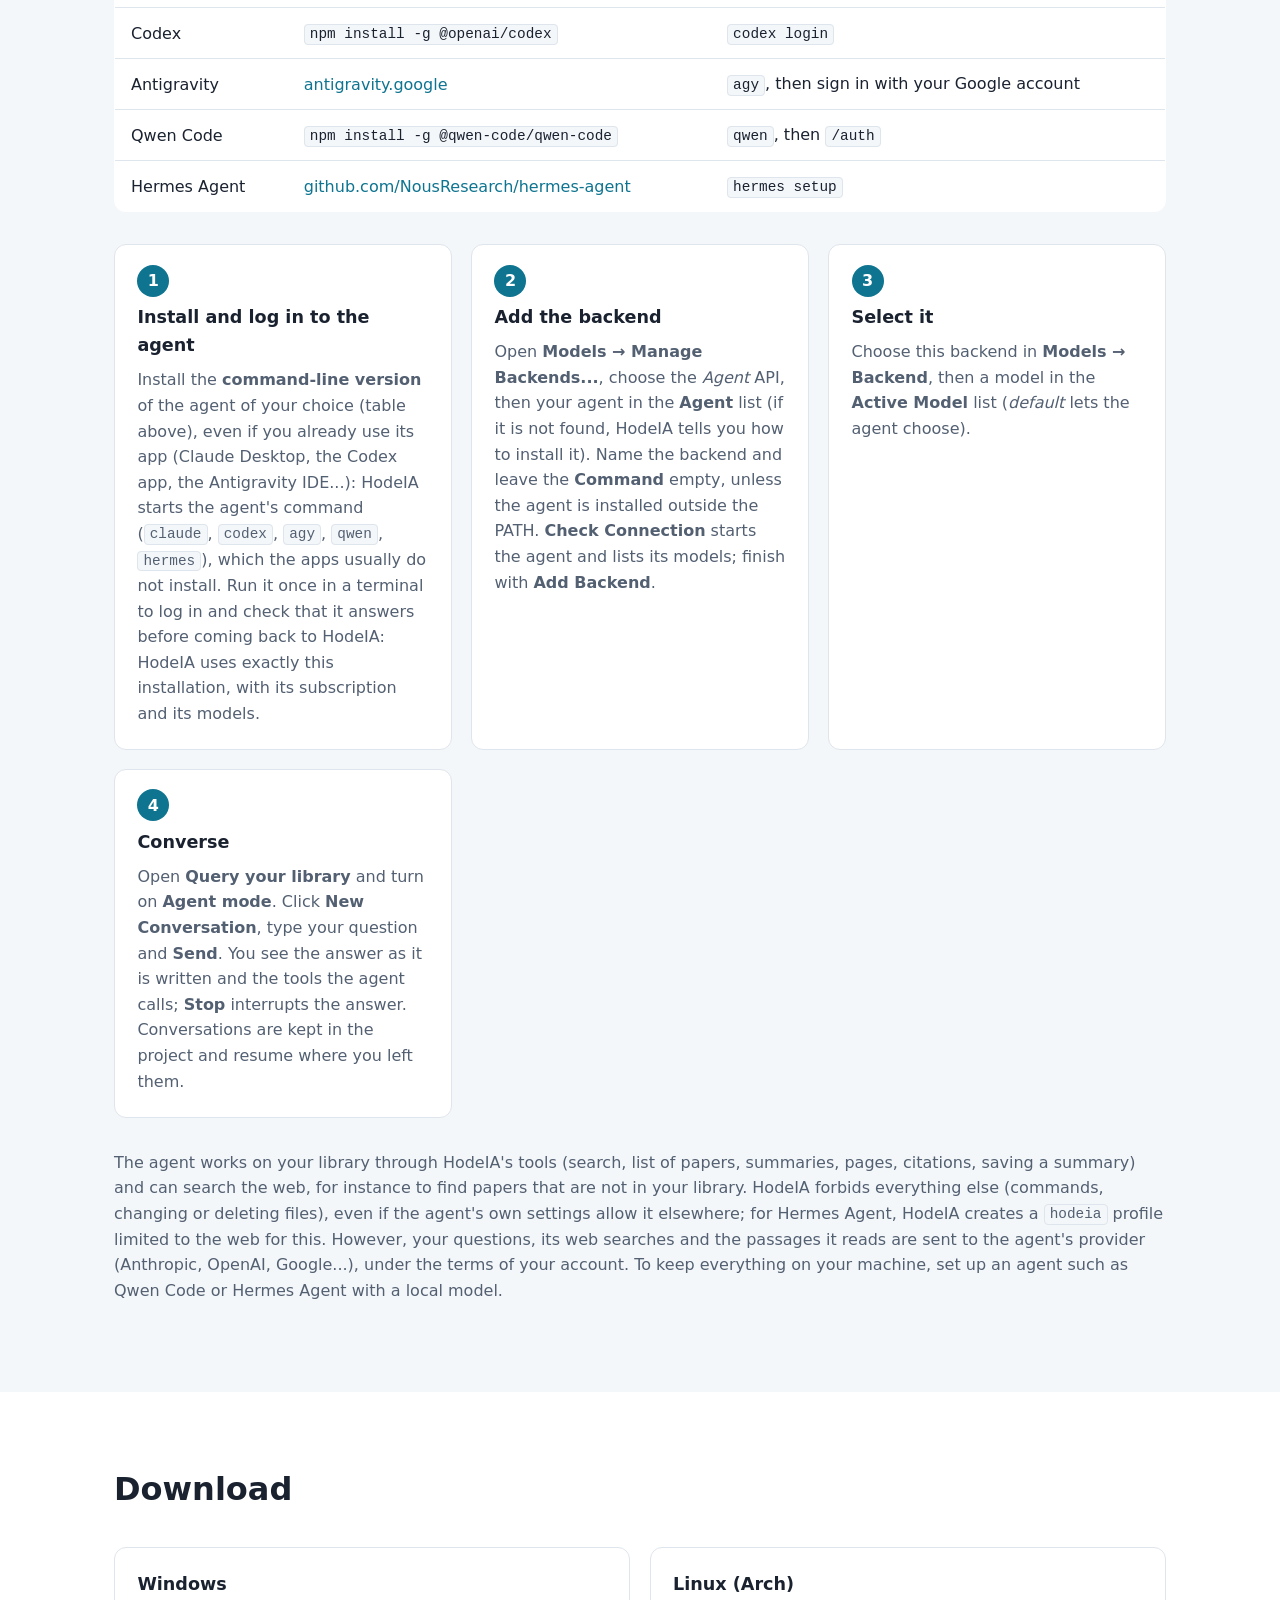
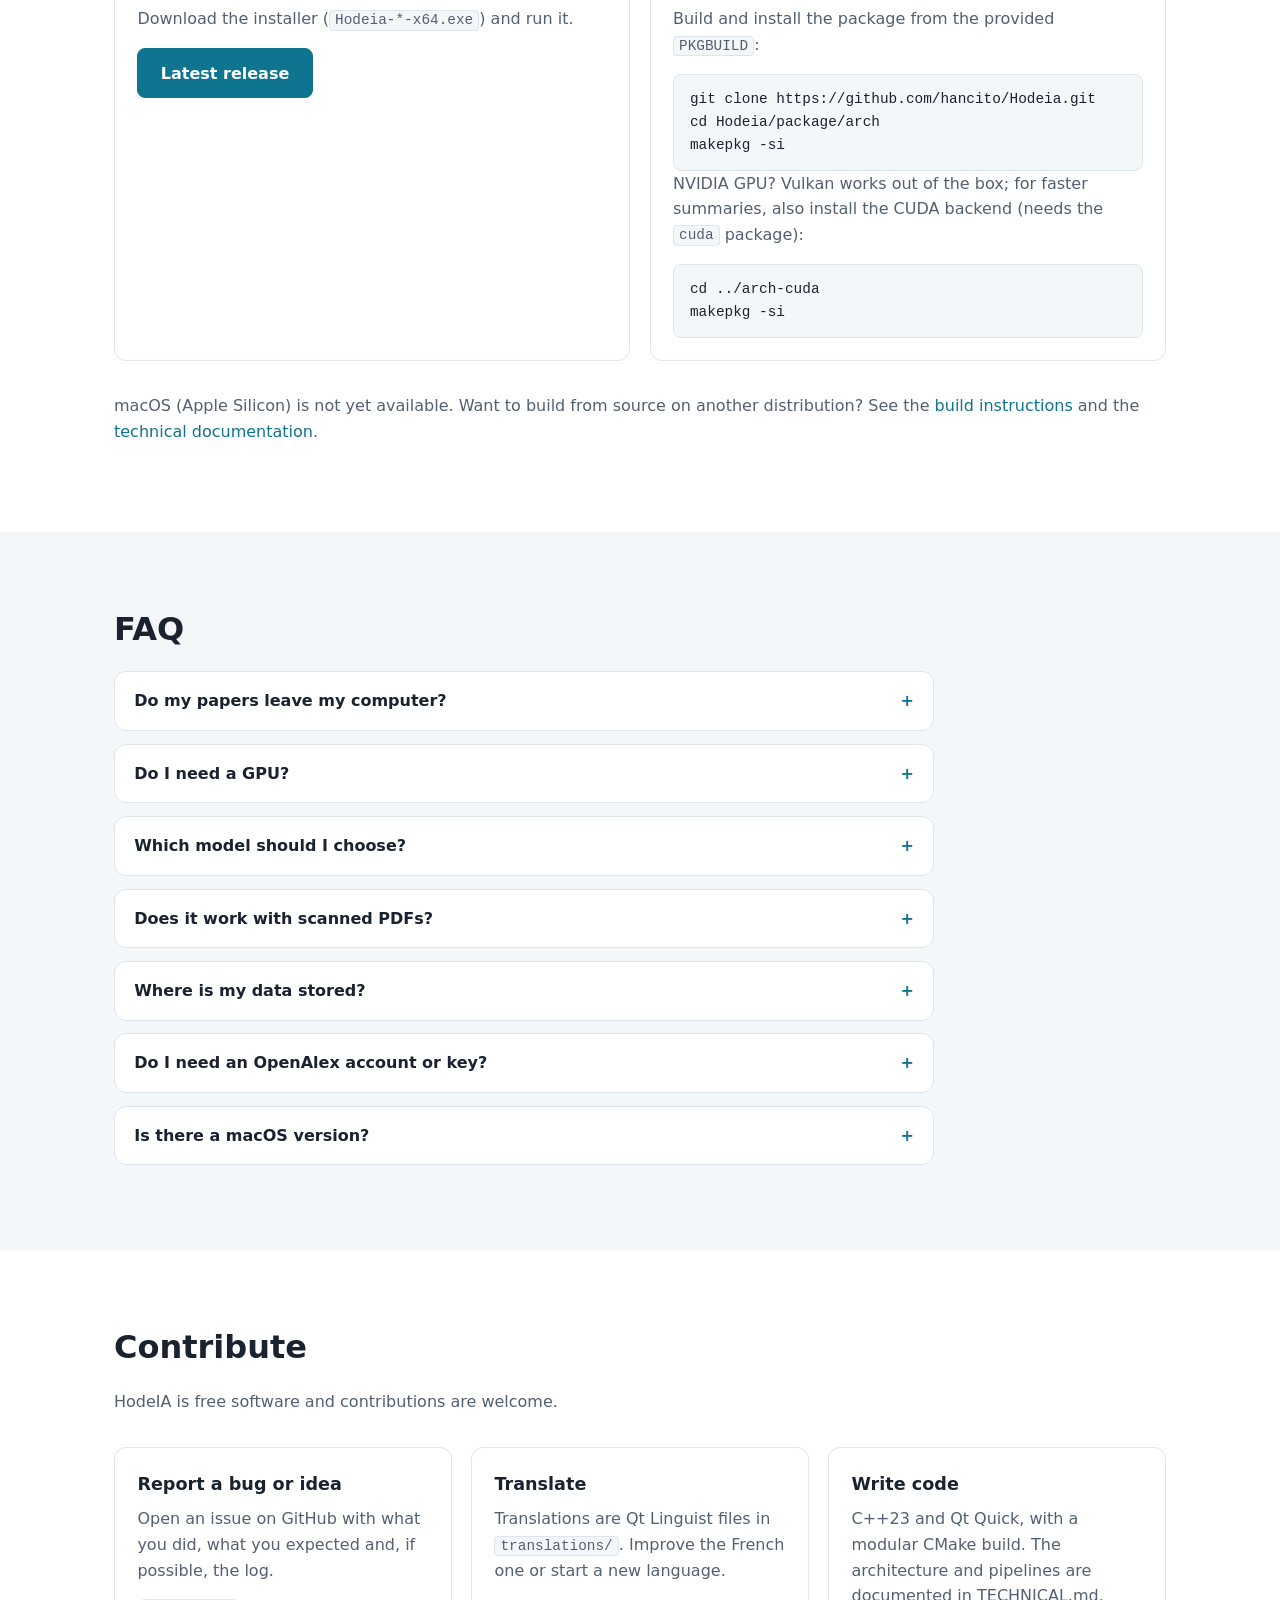
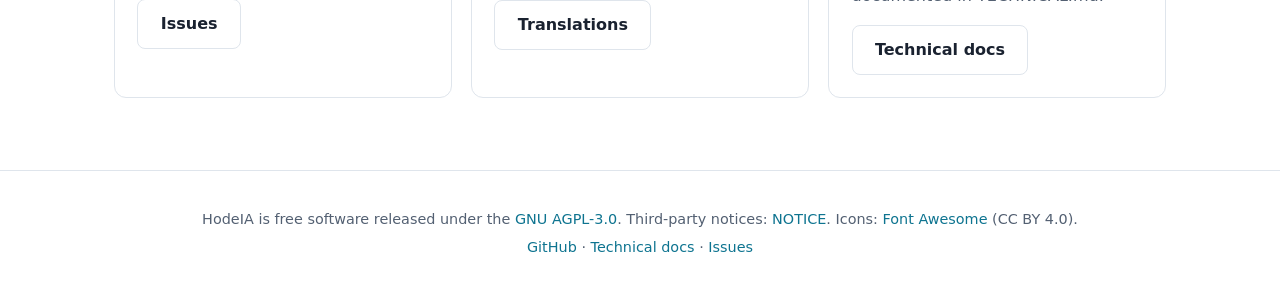
==== commit 1e6920e9: "Document agent mode and MCP server - README: agent mode feature, supported agents (Claude Code, Code" ====
--- a/docs/index.html
+++ b/docs/index.html
@@ -455,8 +455,10 @@
                         <li class="card">
                             <h3>Install and log in to the agent</h3>
                             <p>
-                                Install the agent of your choice (table above), then run it once in a terminal to log in. Check that it answers before coming back to HodeIA: HodeIA
-                                uses exactly this installation, with its subscription and its models.
+                                Install the <strong>command-line version</strong> of the agent of your choice (table above), even if you already use its app (Claude Desktop, the
+                                Codex app, the Antigravity IDE...): HodeIA starts the agent's command (<code>claude</code>, <code>codex</code>, <code>agy</code>, <code>qwen</code>,
+                                <code>hermes</code>), which the apps usually do not install. Run it once in a terminal to log in and check that it answers before coming back to HodeIA:
+                                HodeIA uses exactly this installation, with its subscription and its models.
                             </p>
                         </li>
                         <li class="card">
